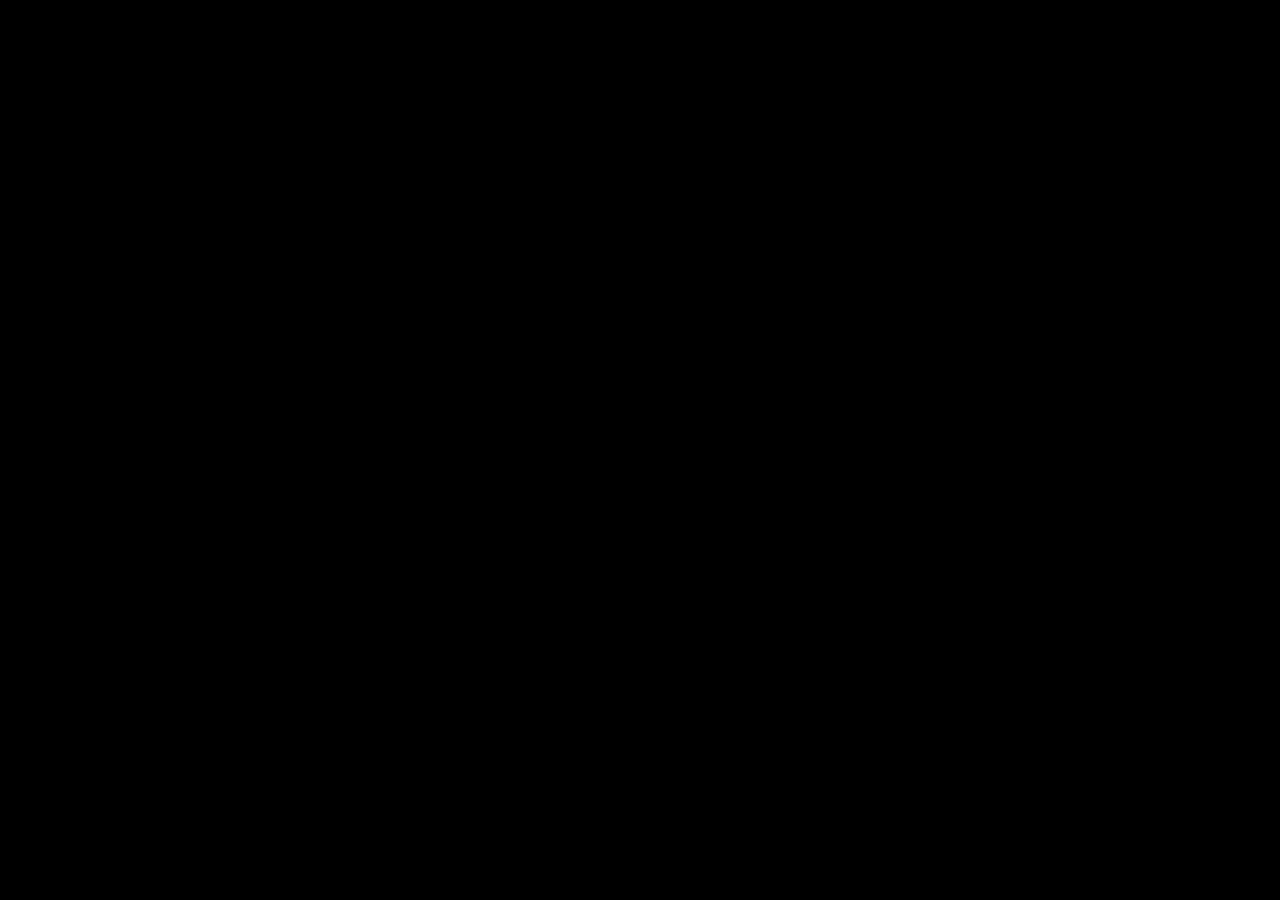
==== index.html @ c6f85a00 "Mask private phone number on site displays and update booking watermark placeholder" ====
<!DOCTYPE html>
<html lang="en">
<head>
  <!-- Google tag (gtag.js) -->
  <script async src="https://www.googletagmanager.com/gtag/js?id=G-Y1L8XB8ZXM"></script>
  <script>
    window.dataLayer = window.dataLayer || [];
    function gtag(){dataLayer.push(arguments);}
    gtag('js', new Date());

    gtag('config', 'G-Y1L8XB8ZXM');
  </script>
  <meta charset="UTF-8">
  <meta name="viewport" content="width=device-width, initial-scale=1.0">
  <title>Best Wedding Photography in Kochi | Creative Photographer &amp; Affordable Packages | DoubleLayer</title>
  <link rel="canonical" href="https://doublelayerphotography.com/">
  <meta name="description" content="DoubleLayer Photography is the top wedding photography company in Kochi offering creative, affordable packages. Specializing in candid wedding photography, pre-wedding shoots, cinematic films, Christian, Hindu &amp; Muslim weddings across Kerala, Ernakulam, Kottayam, Alappuzha, Thrissur, Munnar, Kumarakom, Alleppey, Trivandrum &amp; Calicut.">
  <meta name="keywords" content="best wedding photography in kochi, creative photographer in kochi, affordable packages wedding photography company in kochi, best prewedding shoot company in kochi, wedding photographer kochi, best wedding photographer kochi, wedding photography kochi, kerala wedding photographer, best wedding photographer kerala, luxury wedding photographer kochi, christian wedding photographer kerala, candid wedding photographer kochi, cinematic wedding photography kochi, destination wedding photographer kerala, wedding photography in ernakulam, wedding photographer ernakulam, bridal photography kochi, engagement photography kochi, save the date photography kerala, pre wedding shoot kochi, couple photoshoot kochi, reception photography kerala, hindu wedding photography kerala, muslim wedding photography kerala, le meridien kochi wedding photographer, grand hyatt kochi wedding photography, ramada resort kochi wedding photographer, gokulam convention centre wedding photography, bolgatty palace wedding photographer, lulu convention centre wedding photography">
  <meta name="robots" content="index, follow">

  <!-- Favicon -->
  <link rel="icon" type="image/jpeg" href="images/favicon.jpg">
  <link rel="shortcut icon" type="image/jpeg" href="images/favicon.jpg">
  <link rel="apple-touch-icon" href="images/favicon.jpg">

  <!-- Open Graph / Social Share Cards -->
  <meta property="og:type" content="website">
  <meta property="og:title" content="Best Wedding Photography in Kochi | Creative Photographer &amp; Affordable Packages | DoubleLayer">
  <meta property="og:description" content="Award-winning wedding photography company in Kochi specializing in candid wedding photography, creative pre-wedding shoots, cinematic films, Christian, Hindu &amp; Muslim weddings with affordable packages across Kerala.">
  <meta property="og:image" content="images/logo.png">
  <meta property="og:url" content="https://doublelayerphotography.com">
  <meta property="og:site_name" content="DoubleLayer Photography">

  <!-- Google Fonts: Cormorant Garamond (Serif), Montserrat (Sans-serif), and Syne (Display) -->
  <link rel="preconnect" href="https://fonts.googleapis.com">
  <link rel="preconnect" href="https://fonts.gstatic.com" crossorigin>
  <link href="https://fonts.googleapis.com/css2?family=Cormorant+Garamond:ital,wght@0,300;0,400;0,500;0,600;0,700;1,300;1,400;1,500&family=Montserrat:wght@200;300;400;500;600;700;800&family=Syne:wght@500;600;700;800&display=swap" rel="stylesheet">

  <!-- Lucide Icons Loader -->
  <script src="https://unpkg.com/lucide@latest"></script>

  <!-- Stylesheet -->
  <link rel="stylesheet" href="css/style.css?v=8.0">

  <!-- Schema.org JSON-LD Structured Data for Local Business & Service SEO -->
  <script type="application/ld+json">
  {
    "@context": "https://schema.org",
    "@type": "ProfessionalService",
    "name": "DoubleLayer Photography",
    "image": "https://doublelayerphotography.com/images/logo.png",
    "description": "DoubleLayer Photography is a professional wedding photography company in Kochi specializing in candid wedding photography, creative pre-wedding shoots, cinematic wedding films, engagement shoots, destination weddings, Christian, Hindu & Muslim weddings, bridal portraits, and luxury wedding photography with affordable packages across Kerala, Ernakulam, Kottayam, Alappuzha, Thrissur, Munnar, Kumarakom, Alleppey, Trivandrum, and Calicut.",
    "address": {
      "@type": "PostalAddress",
      "addressLocality": "Kochi",
      "addressRegion": "Kerala",
      "postalCode": "682311",
      "addressCountry": "IN"
    },
    "geo": {
      "@type": "GeoCoordinates",
      "latitude": "9.979774",
      "longitude": "76.473095"
    },
    "telephone": "+919446802570",
    "priceRange": "$$$",
    "url": "https://doublelayerphotography.com",
    "areaServed": [
      "Kochi",
      "Ernakulam",
      "Kottayam",
      "Alappuzha",
      "Thrissur",
      "Munnar",
      "Kumarakom",
      "Alleppey",
      "Trivandrum",
      "Calicut",
      "Kerala",
      "United Kingdom",
      "Dubai",
      "Australia"
    ],
    "keywords": "best wedding photography in kochi, creative photographer in kochi, affordable packages wedding photography company in kochi, best prewedding shoot company in kochi, wedding photographer kochi, candid wedding photographer kochi, christian wedding photographer kerala, cinematic wedding photography kochi",
    "sameAs": [
      "https://wa.me/919446802570",
      "https://www.instagram.com/double_layer_photography/",
      "https://www.facebook.com/people/Double-Layer-photography/100064174984554/"
    ]
  }
  </script>

  <!-- VideoObject Structured Data for GSC Video Indexing -->
  <script type="application/ld+json">
  {
    "@context": "https://schema.org",
    "@type": "VideoObject",
    "name": "Best Wedding Photography & Cinematic Intro Film in Kochi | DoubleLayer",
    "description": "Watch our cinematic wedding film highlighting creative wedding photography, candid pre-wedding shoots, and destination wedding cinematography in Kochi, Kerala.",
    "thumbnailUrl": [
      "https://doublelayerphotography.com/images/intro-camera-frame.jpg"
    ],
    "uploadDate": "2026-06-28T08:00:00+05:30",
    "contentUrl": "https://doublelayerphotography.com/images/intro.mp4",
    "embedUrl": "https://doublelayerphotography.com/images/intro.mp4"
  }
  </script>
</head>
<body>

  <!-- --- MAINTENANCE SCREEN (Toggleable Teaser Page) --- -->
  <div id="maintenance-overlay">
    <div class="maintenance-content">
      <div class="maintenance-logo">
        <img src="images/logo.png" alt="DoubleLayer Photography Logo">
      </div>
      <span class="maintenance-tagline">Cinematic Photography &amp; Film</span>
      <h1 class="maintenance-title">Launching Soon</h1>
      <p class="maintenance-desc">We are currently preparing our new digital gallery and cinematic experience. DoubleLayer is launching soon.</p>
    </div>
  </div>


  <!-- --- INTRO SPLASH VIDEO OVERLAY --- -->
  <div id="intro-video-overlay">

    <video id="intro-video" autoplay muted playsinline>
      <source src="images/intro.mp4" type="video/mp4">
      <source src="https://assets.mixkit.co/videos/preview/mixkit-photographer-taking-photos-of-a-bride-and-groom-34280-large.mp4" type="video/mp4">
      Your browser does not support the video tag.
    </video>
  </div>

  <!-- Background Glowing Orbs -->
  <div class="orb-container">
    <div class="orb orb-gold"></div>
    <div class="orb orb-blue"></div>
    <div class="orb orb-purple"></div>
  </div>

  <!-- Film Grain Overlay -->
  <div class="grain-overlay"></div>

  <!-- Fullscreen Background Image -->
  <div class="hero-bg-image-wrap">
    <div class="hero-slide active" id="hero-slide-1"></div>
    <div class="hero-slide" id="hero-slide-2"></div>
    <div class="hero-slide" id="hero-slide-3"></div>
    <div class="hero-slide" id="hero-slide-4"></div>
    <div class="hero-image-overlay"></div>
  </div>

  <!-- --- LEFT NAVIGATION SIDEBAR --- -->
  <header>
    <div class="nav-container">
      <a href="#" class="logo" id="logo-trigger" title="Replay Intro Film">
        <img src="images/logo.png" alt="DoubleLayer Photography Logo" class="logo-img">
      </a>
      
      <ul class="nav-menu icon-only-nav" id="nav-menu">
        <li><a href="#home" class="nav-link active" title="Home" aria-label="Home"><i data-lucide="home"></i><span>Home</span></a></li>
        <li><a href="#gallery" class="nav-link" title="Gallery" aria-label="Gallery"><i data-lucide="image"></i><span>Gallery</span></a></li>
        <li><a href="#highlights" class="nav-link" title="Highlights" aria-label="Highlights"><i data-lucide="clapperboard"></i><span>Highlights</span></a></li>
        <li><a href="#philosophy" class="nav-link" title="Philosophy" aria-label="Philosophy"><i data-lucide="compass"></i><span>Philosophy</span></a></li>
        <li><a href="#packages" class="nav-link" title="Packages" aria-label="Packages"><i data-lucide="tags"></i><span>Packages</span></a></li>
        <li><a href="#testimonials" class="nav-link" title="Reactions" aria-label="Reactions"><i data-lucide="message-square"></i><span>Reactions</span></a></li>
        <li><a href="#contact" class="nav-link" title="Contact" aria-label="Contact"><i data-lucide="mail"></i><span>Contact</span></a></li>
        <li><a href="#journal" class="nav-link" title="Journal" aria-label="Journal"><i data-lucide="book-open"></i><span>Journal</span></a></li>
        <li><a href="#legal" class="nav-link" title="Terms &amp; Conditions" aria-label="Terms &amp; Conditions"><i data-lucide="file-text"></i><span>Legal</span></a></li>
      </ul>

      <div class="nav-footer">
        <a href="#booking" class="btn-book-cta btn-book-gold-glow">Book Now</a>
      </div>

      <button class="mobile-toggle" id="mobile-toggle" aria-label="Toggle navigation Menu">
        <i data-lucide="menu"></i>
      </button>
    </div>
  </header>

  <!-- --- RIGHT SOCIAL SIDEBAR --- -->
  <div class="social-sidebar">
    <a href="https://wa.me/919446802570" target="_blank" rel="noopener" class="social-nav-item wa-icon" title="WhatsApp">
      <svg xmlns="http://www.w3.org/2000/svg" viewBox="0 0 24 24" fill="none" stroke="currentColor" stroke-width="2" stroke-linecap="round" stroke-linejoin="round" class="lucide lucide-message-circle"><path d="M7.9 20A9 9 0 1 0 4 16.1L2 22Z"/></svg>
    </a>
    <a href="https://www.instagram.com/double_layer_photography/" target="_blank" rel="noopener" class="social-nav-item ig-icon" title="Instagram">
      <svg xmlns="http://www.w3.org/2000/svg" viewBox="0 0 24 24" fill="none" stroke="currentColor" stroke-width="2" stroke-linecap="round" stroke-linejoin="round" class="lucide lucide-instagram"><rect width="20" height="20" x="2" y="2" rx="5" ry="5"/><path d="M16 11.37A4 4 0 1 1 12.63 8 4 4 0 0 1 16 11.37z"/><line x1="17.5" x2="17.51" y1="6.5" y2="6.5"/></svg>
    </a>
    <a href="https://www.facebook.com/people/Double-Layer-photography/100064174984554/" target="_blank" rel="noopener" class="social-nav-item fb-icon" title="Facebook">
      <svg xmlns="http://www.w3.org/2000/svg" viewBox="0 0 24 24" fill="none" stroke="currentColor" stroke-width="2" stroke-linecap="round" stroke-linejoin="round" class="lucide lucide-facebook"><path d="M18 2h-3a5 5 0 0 0-5 5v3H7v4h3v8h4v-8h3l1-4h-4V7a1 1 0 0 1 1-1h3z"/></svg>
    </a>

  </div>

  <!-- --- CENTRAL CONTENT SECTIONS (Flipped in 3D Space) --- -->
  <main class="sections-container">

    <!-- SECTION 1: HOME (Fullscreen Cinematic Background) -->
    <section id="home" class="active">

      <!-- Centerpiece 3D Card Overlay -->
      <div class="hero-center-wrapper">
        <div class="hero-glass-card" id="hero-tilt-card">
          <div class="hero-card-glow"></div>
          <div class="hero-logo-box">
            <img src="images/logo.png" alt="DoubleLayer Photography Logo" class="hero-original-logo">
          </div>
          <span class="tagline">Timeless Cinematic Artistry</span>
          <h1 class="hero-title text-gradient">DoubleLayer Photography</h1>
          <p class="hero-desc">We capture deep emotions and structural compositions. As premium wedding photographers in Kochi, Kerala, we elevate visual storytelling through candid wedding photography, custom cinema color grading, organic light manipulation, and editorial styling.</p>
          
          <div class="hero-actions">
            <button class="btn btn-primary" onclick="window.location.hash='#booking'">Book Your Story</button>
            <button class="btn btn-glass" onclick="window.location.hash='#gallery'">Explore Portfolio</button>
          </div>
          
          <div class="hero-locations-badge">
            <i data-lucide="globe"></i>
            <span>Based in Kochi, Kerala | Available in India, UK, UAE &amp; Australia</span>
          </div>
        </div>
      </div>

    </section>

    <!-- SECTION 2: GALLERY (Filter-free masonry) -->
    <section id="gallery" class="flipped-prev">
      <div class="section-intro">
        <span class="tagline">Bespoke Portfolio</span>
        <h2 class="section-title text-gradient">Fine Art Gallery</h2>
        <p class="section-desc">Explore our editorial portfolio containing candid wedding photography in Kerala, luxury destination wedding cinema highlights, fine art weddings, high-fashion campaigns, and intimate portrait photography.</p>
      </div>

      <!-- Masonry Grid -->
      <div class="masonry-gallery-grid" id="masonry-grid">
        
        <!-- Gallery Card 1: Susmi & Petter -->
        <div class="glass-card gallery-item" data-id="susmi-petter">
          <div class="gallery-img-container">
            <img src="images/Susmi%20%26%20Petter/ASK00126.jpg" alt="Susmi & Petter Gallery Cover" class="gallery-image" loading="lazy">
          </div>
          <div class="gallery-item-overlay">
            <div class="gallery-text">
              <span class="gallery-item-tag">Wedding / Ceremony</span>
              <h3>Susmi & Petter</h3>
            </div>
            <button class="gallery-btn-action" aria-label="Open Session"><i data-lucide="folder-open"></i></button>
          </div>
        </div>


        <!-- Gallery Card 3: Tony -->
        <div class="glass-card gallery-item" data-id="tony">
          <div class="gallery-img-container">
            <img src="images/Tony/DLP_1000.jpg" alt="Tony Gallery Cover" class="gallery-image" loading="lazy">
          </div>
          <div class="gallery-item-overlay">
            <div class="gallery-text">
              <span class="gallery-item-tag">Portrait / Studio</span>
              <h3>Tony</h3>
            </div>
            <button class="gallery-btn-action" aria-label="Open Session"><i data-lucide="folder-open"></i></button>
          </div>
        </div>

        <!-- Gallery Card 4: Feba -->
        <div class="glass-card gallery-item" data-id="feba">
          <div class="gallery-img-container">
            <img src="images/Feba/IMG_2686.JPG" alt="Feba Gallery Cover" class="gallery-image" loading="lazy">
          </div>
          <div class="gallery-item-overlay">
            <div class="gallery-text">
              <span class="gallery-item-tag">Portrait / Studio</span>
              <h3>Feba</h3>
            </div>
            <button class="gallery-btn-action" aria-label="Open Session"><i data-lucide="folder-open"></i></button>
          </div>
        </div>

        <!-- Gallery Card 5: Dr. Eldhose & Dr. Anju -->
        <div class="glass-card gallery-item" data-id="dr-eldhose-anju">
          <div class="gallery-img-container">
            <img src="images/Dr.%20Eldhode%20And%20Dr.%20Anju/01.jpeg" alt="Dr. Eldhose & Dr. Anju Gallery Cover" class="gallery-image" loading="lazy">
          </div>
          <div class="gallery-item-overlay">
            <div class="gallery-text">
              <span class="gallery-item-tag">Wedding / Ceremony</span>
              <h3>Dr. Eldhose & Dr. Anju</h3>
            </div>
            <button class="gallery-btn-action" aria-label="Open Session"><i data-lucide="folder-open"></i></button>
          </div>
        </div>

        <!-- Gallery Card 6: Christening Ceremony -->
        <div class="glass-card gallery-item" data-id="christening">
          <div class="gallery-img-container">
            <img src="images/BAPTISM/IMG_0518.JPG" alt="Christening Ceremony Gallery Cover" class="gallery-image" loading="lazy">
          </div>
          <div class="gallery-item-overlay">
            <div class="gallery-text">
              <span class="gallery-item-tag">Christening / Ceremony</span>
              <h3>Christening Ceremony</h3>
            </div>
            <button class="gallery-btn-action" aria-label="Open Session"><i data-lucide="folder-open"></i></button>
          </div>
        </div>

        <!-- Gallery Card 7: Baby Shoot -->
        <div class="glass-card gallery-item" data-id="baby-shoot">
          <div class="gallery-img-container">
            <img src="images/Baby%20Shoot/DLP_0277.jpg" alt="Baby Shoot Gallery Cover" class="gallery-image" loading="lazy">
          </div>
          <div class="gallery-item-overlay">
            <div class="gallery-text">
              <span class="gallery-item-tag">Baby / Portrait</span>
              <h3>Baby Shoot</h3>
            </div>
            <button class="gallery-btn-action" aria-label="Open Session"><i data-lucide="folder-open"></i></button>
          </div>
        </div>

        <!-- Gallery Card 8: Maternity -->
        <div class="glass-card gallery-item" data-id="maternity">
          <div class="gallery-img-container">
            <img src="images/Maternity/IMG_0176.JPG" alt="Maternity Gallery Cover" class="gallery-image" loading="lazy">
          </div>
          <div class="gallery-item-overlay">
            <div class="gallery-text">
              <span class="gallery-item-tag">Maternity / Fine Art</span>
              <h3>Maternity</h3>
            </div>
            <button class="gallery-btn-action" aria-label="Open Session"><i data-lucide="folder-open"></i></button>
          </div>
        </div>
      </div>
    </section>

    <!-- SECTION 4: CINEMATIC HIGHLIGHTS -->
    <section id="highlights" class="flipped-prev">
      <div class="section-intro">
        <span class="tagline">Motion Picture</span>
        <h2 class="section-title text-gradient">Cinematic Highlights</h2>
        <p class="section-desc">Witness a curated list of our cinematic visual films, wedding teasers, and event coverage records. From destination pre-wedding shoots to traditional wedding highlights in Kerala, we capture raw emotions in high definition.</p>
      </div>

      <div class="films-grid">
        
        <!-- Film 1 -->
        <a href="https://www.youtube.com/watch?v=UlSdBZym22M" target="_blank" rel="noopener" class="glass-card film-card">
          <div class="film-thumb-wrap">
            <img src="https://img.youtube.com/vi/UlSdBZym22M/maxresdefault.jpg" alt="London Love Story Teaser" class="film-thumbnail">
          </div>
          <div class="film-card-overlay">
            <div class="play-icon-bubble"><i data-lucide="play"></i></div>
            <div class="film-metadata">
              <span class="film-category">Pre-Wedding / London</span>
              <h3>London Love Story</h3>
            </div>
          </div>
        </a>

        <!-- Film 2 -->
        <a href="https://www.youtube.com/watch?v=KC6_in8ACYg" target="_blank" rel="noopener" class="glass-card film-card">
          <div class="film-thumb-wrap">
            <img src="https://img.youtube.com/vi/KC6_in8ACYg/maxresdefault.jpg" alt="Joanna Liz Christening Film" class="film-thumbnail">
          </div>
          <div class="film-card-overlay">
            <div class="play-icon-bubble"><i data-lucide="play"></i></div>
            <div class="film-metadata">
              <span class="film-category">Christening Film / Kerala</span>
              <h3>Joanna Liz George Christening</h3>
            </div>
          </div>
        </a>

        <!-- Film 3 -->
        <a href="https://www.youtube.com/watch?v=8pIZNcOSHCM" target="_blank" rel="noopener" class="glass-card film-card">
          <div class="film-thumb-wrap">
            <img src="https://img.youtube.com/vi/8pIZNcOSHCM/maxresdefault.jpg" alt="Jijo & Rose Pre Wedding" class="film-thumbnail">
          </div>
          <div class="film-card-overlay">
            <div class="play-icon-bubble"><i data-lucide="play"></i></div>
            <div class="film-metadata">
              <span class="film-category">Pre-Wedding / UK</span>
              <h3>Jijo & Rose: Forever Yours</h3>
            </div>
          </div>
        </a>

        <!-- Film 4 -->
        <a href="https://www.youtube.com/watch?v=23uPnctmx9A" target="_blank" rel="noopener" class="glass-card film-card">
          <div class="film-thumb-wrap">
            <img src="https://img.youtube.com/vi/23uPnctmx9A/maxresdefault.jpg" alt="Haldi Night Cinematic" class="film-thumbnail">
          </div>
          <div class="film-card-overlay">
            <div class="play-icon-bubble"><i data-lucide="play"></i></div>
            <div class="film-metadata">
              <span class="film-category">Ceremony / Haldi Night</span>
              <h3>Haldi Night Celebration</h3>
            </div>
          </div>
        </a>

      </div>
    </section>

    <!-- SECTION 3: PHILOSOPHY (Split Layout) -->
    <section id="philosophy" class="flipped-prev">
      <div class="philosophy-container">
        
        <!-- Left Side: Text, Stats, and Quote -->
        <div class="philosophy-left">
          <span class="tagline">Our Philosophy</span>
          <h2 class="section-title text-gradient">Why DoubleLayer</h2>
          <p class="philosophy-main-desc">
            We don't just take photographs, we craft <span class="highlight-gold">cinematic stories</span> that feel timeless. As a premier wedding photography and destination cinematography team in Kochi, Kerala, we blend fashion editorial aesthetics with candid storytelling to preserve your wedding highlights forever.
          </p>
          
          <!-- Stats Grid -->
          <div class="philosophy-stats-grid">
            <div class="stat-box">
              <div class="stat-icon-wrapper">
                <i data-lucide="camera"></i>
              </div>
              <div class="stat-number" id="stat-works" data-target="800">0+</div>
              <div class="stat-label">Works Captured</div>
            </div>
            
            <div class="stat-box">
              <div class="stat-icon-wrapper">
                <i data-lucide="gem"></i>
              </div>
              <div class="stat-number" id="stat-experience" data-target="2922">0+</div>
              <div class="stat-label">Days of Experience</div>
            </div>
            
            <div class="stat-box">
              <div class="stat-icon-wrapper">
                <i data-lucide="heart"></i>
              </div>
              <div class="stat-number" id="stat-satisfaction" data-target="100">0%</div>
              <div class="stat-label">Client Satisfaction</div>
            </div>
          </div>
          
          <!-- Quote Card -->
          <div class="philosophy-quote-card">
            <div class="quote-icon"><i data-lucide="quote"></i></div>
            <p class="quote-text">
              Photography is the story I fail to put into words. Every frame is a feeling, every timestamp a memory.
            </p>
            <span class="quote-author">— Team Doublelayer</span>
          </div>
        </div>
        
        <!-- Right Side: Glass Card Features -->
        <div class="philosophy-right">
          <div class="glass-card philosophy-card">
            <div class="card-glow-element"></div>
            
            <div class="philo-card-header">
              <div class="philo-badge-icon">
                <svg viewBox="0 0 100 100" class="badge-star-svg">
                  <!-- Orbit ring -->
                  <circle cx="50" cy="50" r="38" fill="none" stroke="rgba(255,255,255,0.15)" stroke-width="1.5" />
                  <circle cx="23" cy="23" r="3" fill="#fff" />
                  <!-- 4 Point Sparkle star -->
                  <path d="M50,15 C50,40 40,50 15,50 C40,50 50,60 50,85 C50,60 60,50 85,50 C60,50 50,40 50,15 Z" fill="url(#goldGrad)" />
                  <defs>
                    <linearGradient id="goldGrad" x1="0%" y1="0%" x2="100%" y2="100%">
                      <stop offset="0%" stop-color="#fff" />
                      <stop offset="30%" stop-color="var(--color-gold)" />
                      <stop offset="100%" stop-color="#b8860b" />
                    </linearGradient>
                  </defs>
                </svg>
              </div>
              <h3>Unparalleled Elegance</h3>
              <p class="philo-card-subtitle">Where editorial artistry meets advanced technology to deliver timeless memories.</p>
            </div>
            
            <ul class="philo-features-list">
              <li>
                <div class="feature-icon"><i data-lucide="gem"></i></div>
                <div class="feature-info">
                  <h4>Editorial Quality</h4>
                  <p>Magazine-worthy compositions crafted with perfection.</p>
                </div>
              </li>
              <li>
                <div class="feature-icon"><i data-lucide="clapperboard"></i></div>
                <div class="feature-info">
                  <h4>Cinematic Storytelling</h4>
                  <p>Real moments. Real emotions. Real stories.</p>
                </div>
              </li>
              <li>
                <div class="feature-icon"><i data-lucide="cpu"></i></div>
                <div class="feature-info">
                  <h4>AI Assisted Workflow</h4>
                  <p>Smart curation & precision editing with advanced technology.</p>
                </div>
              </li>
              <li>
                <div class="feature-icon"><i data-lucide="infinity"></i></div>
                <div class="feature-info">
                  <h4>Timeless Memories</h4>
                  <p>Crafted to be cherished forever.</p>
                </div>
              </li>
            </ul>
            
            <!-- Let's Create CTA footer link -->
            <a href="#packages" class="philo-cta-footer" id="philo-cta-packages">
              <span>Let's Create Something Timeless</span>
              <div class="cta-arrow-bubble">
                <i data-lucide="arrow-right"></i>
              </div>
            </a>
          </div>
        </div>
        
      </div>
    </section>

    <!-- SECTION 5: PACKAGES (Wedding grid / Non-wedding unified card customizer) -->
    <section id="packages" class="flipped-prev">
      <div class="section-intro">
        <span class="tagline">Tailored Pricing</span>
        <h2 class="section-title text-gradient">Visual Packages</h2>
        <p class="section-desc">Select a baseline tier or craft your customized plan. We specialize in producing luxury captures with tailored wedding photography packages and pricing in Kerala at highly accessible, competitive rates, covering destination wedding shoots, engagement sessions, and local ceremonies.</p>
      </div>

      <!-- Event Selector Tabs -->
      <div class="package-tabs-wrapper">
        <div class="package-tabs">
          <button type="button" class="pack-tab-btn active" data-event="wedding">Wedding Shoot</button>
          <button type="button" class="pack-tab-btn" data-event="christening">Christening</button>
          <button type="button" class="pack-tab-btn" data-event="fixation">Fixation Ceremony</button>
          <button type="button" class="pack-tab-btn" data-event="bridetobe">Bride to be</button>
          <button type="button" class="pack-tab-btn pack-tab-other" data-event="other">Other</button>
        </div>
      </div>

      <!-- pricing templates container -->
      <div class="pricing-templates-wrapper">
        
        <!-- Wedding packages (Silver, Gold, Platinum cards) -->
        <div class="packages-container" id="packages-cards-grid">
          
          <!-- Silver Tier -->
          <div class="glass-card package-card-v2" id="tier-silver" data-number="01">
            <div class="package-accent-bar silver"></div>
            <div class="pack-head">
              <h3 class="pack-price pack-price-silver">Silver</h3>
              <p class="pack-info pack-customizable">(This package is customizable)</p>
            </div>
            <ul class="pack-details">
              <li><i data-lucide="camera"></i> <div><strong>Eve &amp; Day Crew</strong><span class="pack-detail-bracket">(1 Photographer + 1 Cinematographer)</span></div></li>
              <li><i data-lucide="book-open"></i> <div><strong>Album</strong><span class="pack-detail-bracket">(80 Pages Printed Album)</span></div></li>
              <li><i data-lucide="video"></i> <div><strong>Teaser</strong><span class="pack-detail-bracket">(Wedding Highlight 2-3 mins)</span></div></li>
            </ul>
            <div class="pack-footer">
              <button class="btn btn-glass" onclick="selectPackageAndGo('silver')">Choose Silver</button>
            </div>
          </div>

          <!-- Gold Tier -->
          <div class="glass-card package-card-v2 featured-pack" id="tier-gold" data-number="02">
            <div class="package-accent-bar gold"></div>
            <span class="popular-tag">Most Requested</span>
            <div class="pack-head">
              <h3 class="pack-price pack-price-gold">Gold</h3>
              <p class="pack-info pack-customizable">(This package is customizable)</p>
            </div>
            <ul class="pack-details">
              <li><i data-lucide="camera"></i> <div><strong>Eve &amp; Day Crew</strong><span class="pack-detail-bracket">(1 Photographer + 1 Cinematographer)</span></div></li>
              <li><i data-lucide="users"></i> <div><strong>Engagement &amp; Pre-Wedding</strong><span class="pack-detail-bracket">(1 Photographer + 1 Cinematographer + Pre-Wed Photo)</span></div></li>
              <li><i data-lucide="book-open"></i> <div><strong>Album</strong><span class="pack-detail-bracket">(120 Pages Luster Printed Album with Premium Box or Bag)</span></div></li>
              <li><i data-lucide="film"></i> <div><strong>Film &amp; Highlights</strong><span class="pack-detail-bracket">(Full HD Film + Engagement &amp; Wedding Highlights)</span></div></li>
            </ul>
            <div class="pack-footer">
              <button class="btn btn-primary" onclick="selectPackageAndGo('gold')">Choose Gold</button>
            </div>
          </div>

          <!-- Diamond Tier -->
          <div class="glass-card package-card-v2" id="tier-diamond" data-number="03">
            <div class="package-accent-bar diamond"></div>
            <div class="pack-head">
              <h3 class="pack-price pack-price-diamond">Diamond</h3>
              <p class="pack-info pack-customizable">(This package is customizable)</p>
            </div>
            <ul class="pack-details">
              <li><i data-lucide="camera"></i> <div><strong>Day Crew</strong><span class="pack-detail-bracket">(2 Photographers + 2 Cinematographers + Helicam)</span></div></li>
              <li><i data-lucide="users"></i> <div><strong>Eve &amp; Engagement</strong><span class="pack-detail-bracket">(Split Eve Groom/Bride &amp; 4-Crew Engagement)</span></div></li>
              <li><i data-lucide="book-open"></i> <div><strong>Album</strong><span class="pack-detail-bracket">(140 Pages Luster Printed Album with Premium Box or Bag)</span></div></li>
              <li><i data-lucide="film"></i> <div><strong>Film &amp; Highlights</strong><span class="pack-detail-bracket">(Full HD Film + Engagement &amp; Wedding Highlights)</span></div></li>
            </ul>
            <div class="pack-footer">
              <button class="btn btn-glass" onclick="selectPackageAndGo('diamond')">Choose Diamond</button>
            </div>
          </div>

        </div>

        <!-- Unified customizer card (visible for non-wedding categories like Christening, Fixation) -->
        <div class="glass-card unified-package-card" id="unified-package-card" style="display: none;">
          <div class="unified-card-grid">
            
            <!-- Left: Standard Details (Golden package equivalent details) -->
            <div class="unified-card-left">
              <span class="pack-tier" id="unified-package-name">Standard Event Package</span>
              <h3 class="pack-price">Standard Package</h3>
              <p class="pack-info pack-customizable">(This package is customizable)</p>
              <ul class="pack-details">
                <li id="unified-detail-coverage"><i data-lucide="camera"></i> <div><strong>Coverage</strong><span class="pack-detail-bracket">(1 Function Photographer + 1 Function Cinematographer)</span></div></li>
                <li id="unified-detail-album"><i data-lucide="book-open"></i> <div><strong>Album</strong><span class="pack-detail-bracket">(50 Pages Printed Album with Premium Box or Bag)</span></div></li>
                <li id="unified-detail-film"><i data-lucide="film"></i> <div><strong>Film</strong><span class="pack-detail-bracket">(Full HD Film + Event Highlights 2-3 Min)</span></div></li>
              </ul>
            </div>
            
            <!-- Right: Customizer Add-on Checkboxes -->
            <div class="unified-card-right">
              <h4>Add Extra Services</h4>
              <p class="addon-subtitle">Enhance your package by selecting premium options below:</p>
              
              <div class="unified-addons-list">
                <label class="unified-addon-item" id="unified-addon-card-drone">
                  <input type="checkbox" id="unified-addon-drone" onchange="toggleUnifiedAddon('drone')">
                  <div class="addon-text">
                    <span class="addon-name"><i data-lucide="plane"></i> Aerial Drone Cinema</span>
                    <span class="addon-desc">4K aerial cinematic coverage</span>
                  </div>
                </label>

                <label class="unified-addon-item" id="unified-addon-card-livestream">
                  <input type="checkbox" id="unified-addon-livestream" onchange="toggleUnifiedAddon('livestream')">
                  <div class="addon-text">
                    <span class="addon-name"><i data-lucide="tv"></i> Live Broadcast Feed</span>
                    <span class="addon-desc">Real-time stream for remote guests</span>
                  </div>
                </label>

                <label class="unified-addon-item" id="unified-addon-card-ai">
                  <input type="checkbox" id="unified-addon-ai" onchange="toggleUnifiedAddon('ai')">
                  <div class="addon-text">
                    <span class="addon-name"><i data-lucide="qr-code"></i> AI Photo Sharing &amp; QR</span>
                    <span class="addon-desc">Instant face-detection guest downloads</span>
                  </div>
                </label>

                <label class="unified-addon-item" id="unified-addon-card-prewed">
                  <input type="checkbox" id="unified-addon-prewed" onchange="toggleUnifiedAddon('prewed')">
                  <div class="addon-text">
                    <span class="addon-name"><i data-lucide="clapperboard"></i> Pre-Wedding Session</span>
                    <span class="addon-desc">Creative video shoot before the ceremony</span>
                  </div>
                </label>

                <label class="unified-addon-item" id="unified-addon-card-extra-album">
                  <input type="checkbox" id="unified-addon-extra-album" onchange="toggleUnifiedAddon('extraAlbum')">
                  <div class="addon-text">
                    <span class="addon-name"><i data-lucide="book-open"></i> Extra Printed Album</span>
                    <span class="addon-desc">Additional designed hardbound book</span>
                  </div>
                </label>

              </div>
            </div>

          </div>
          
          <!-- Card Footer -->
          <div class="unified-card-footer" style="display: flex; gap: 15px; justify-content: center; flex-wrap: wrap;">
            <button type="button" class="btn btn-glass" id="unified-customize-btn" onclick="openCustomizerForUnified()">Customize Package</button>
            <button class="btn btn-primary unified-finalize-btn" onclick="finalizeUnifiedBooking()">Finalize Booking Details &amp; Book Now</button>
          </div>
        </div>

      </div>

      <!-- Custom Calculator Banner (Visible for Wedding Shoot) -->
      <div class="glass-card calculator-banner" id="wedding-calculator-banner">
        <div class="banner-body">
          <div class="banner-icon-box"><i data-lucide="sliders"></i></div>
          <div class="banner-text">
            <h3>Bespoke Package Designer</h3>
            <p>Customize your visual crew, print album quantity, and select premium add-ons like drone cinema or live broadcast to design a service package that fits your exact budget.</p>
          </div>
        </div>
        <button class="btn btn-primary" id="open-customizer-btn">Customize Package</button>
      </div>

    </section>

    <!-- SECTION 6: TESTIMONIALS (Reactions) -->
    <section id="testimonials" class="flipped-prev">
      <div class="section-intro">
        <span class="tagline">Testimonials</span>
        <h2 class="section-title text-gradient">Client Reactions</h2>
        <p class="section-desc">Nothing is more rewarding than reading the raw reviews, client stories, and authentic testimonials of couples who chose us as their candid wedding photographer in Kochi, Kerala.</p>
      </div>

      <div class="testimonials-grid" id="testimonials-grid">
        
        <div class="glass-card testimonial-card">
          <div class="testi-stars">
            <i data-lucide="star" class="star-fill"></i><i data-lucide="star" class="star-fill"></i><i data-lucide="star" class="star-fill"></i><i data-lucide="star" class="star-fill"></i><i data-lucide="star-half" class="star-fill"></i>
          </div>
          <p class="testi-quote">"We fell in love with DoubleLayer's visual styling from day one. Their wedding candid photographers made us feel extremely natural, and the color grading on our cinematic film is simply cinema-grade. Worth every single rupee!"</p>
          <div class="testi-author">
            <div class="testi-avatar"><i data-lucide="user"></i></div>
            <div class="testi-info">
              <h4>Aina Gamos</h4>
              <span>Bride</span>
            </div>
          </div>
        </div>

        <div class="glass-card testimonial-card">
          <div class="testi-stars">
            <i data-lucide="star" class="star-fill"></i><i data-lucide="star" class="star-fill"></i><i data-lucide="star" class="star-fill"></i><i data-lucide="star" class="star-fill"></i><i data-lucide="star" class="star-fill"></i>
          </div>
          <p class="testi-quote">"Brilliant crew to collaborate with for massive milestones. They just nail modern photo/videography trends, adding a classic film touch. They beautifully shot our engagements to final weddings, delivering exceptional prints."</p>
          <div class="testi-author">
            <div class="testi-avatar"><i data-lucide="user"></i></div>
            <div class="testi-info">
              <h4>Deeshna Chandanattil</h4>
              <span>Bride</span>
            </div>
          </div>
        </div>

        <div class="glass-card testimonial-card">
          <div class="testi-stars">
            <i data-lucide="star" class="star-fill"></i><i data-lucide="star" class="star-fill"></i><i data-lucide="star" class="star-fill"></i><i data-lucide="star" class="star-fill"></i><i data-lucide="star" class="star-fill"></i>
          </div>
          <p class="testi-quote">"Their portrait sessions are extremely professional. They spend time setting up the perfect lighting nodes, helping with poses, and directing edits. The final high-resolution digital albums are breathtakingly sharp."</p>
          <div class="testi-author">
            <div class="testi-avatar"><i data-lucide="user"></i></div>
            <div class="testi-info">
              <h4>Malavika Mohan</h4>
              <span>Editorial Client</span>
            </div>
          </div>
        </div>

        <!-- Interactive Leave a Reaction Card -->
        <div class="glass-card testimonial-card reaction-form-card" id="inline-reaction-card">
          <div class="reaction-card-header">
            <h3 class="text-gradient">Add Your Reaction</h3>
            <p class="card-subtitle">Share your experience with our crew</p>
          </div>
          <form id="inline-reaction-form" class="inline-reaction-form">
            <div class="form-row-grid">
              <div class="form-item-sm">
                <label for="inline-reaction-name">Your Name *</label>
                <input type="text" id="inline-reaction-name" required placeholder="Siddharth Roy" class="input-field-sm">
              </div>
              <div class="form-item-sm">
                <label for="inline-reaction-role">Relation / Role *</label>
                <input type="text" id="inline-reaction-role" required placeholder="Groom / Bride / Client" class="input-field-sm">
              </div>
            </div>
            
            <div class="form-item-sm rating-item-sm">
              <label>Your Rating *</label>
              <div class="rating-input-stars-sm" id="inline-rating-stars" style="display: flex; gap: 6px; font-size: 20px; color: var(--text-muted); cursor: pointer; margin-top: 5px;">
                <i data-lucide="star" data-rating="1" class="inline-rating-star active"></i>
                <i data-lucide="star" data-rating="2" class="inline-rating-star active"></i>
                <i data-lucide="star" data-rating="3" class="inline-rating-star active"></i>
                <i data-lucide="star" data-rating="4" class="inline-rating-star active"></i>
                <i data-lucide="star" data-rating="5" class="inline-rating-star active"></i>
              </div>
              <input type="hidden" id="inline-selected-rating" value="5" required>
            </div>
            
            <div class="form-item-sm">
              <label for="inline-reaction-text">Your Review Quote *</label>
              <textarea id="inline-reaction-text" rows="3" required placeholder="Describe your experience with the DoubleLayer crew..." class="input-field-sm textarea-field-sm"></textarea>
            </div>
            
            <button type="submit" class="btn btn-primary btn-submit-reaction-sm" style="width: 100%; margin-top: 10px;">Submit Reaction</button>
          </form>
        </div>

      </div>

      <div style="text-align: center; margin-top: 40px;">
        <button class="btn btn-glass" id="open-reaction-btn" style="border-color: var(--glass-border); padding: 12px 24px; border-radius: 50px;">
          <i data-lucide="plus-circle" style="width: 14px; height: 14px; margin-right: 4px; vertical-align: middle;"></i>
          Share Your Experience
        </button>
      </div>
    </section>

    <!-- SECTION 7: BOOKING (Calendar & Form, routed internally via CTAs) -->
    <section id="booking" class="flipped-prev">
      <div class="section-intro">
        <span class="tagline">Reservation</span>
        <h2 class="section-title text-gradient">Book Your Story</h2>
        <p class="section-desc">We accept a selective number of photography commissions each season to ensure absolute refinement in editing, grading, and curation. Check our wedding photographer booking availability below for events in Kochi, Kerala, and international destinations.</p>
      </div>

      <div class="booking-split-container">
        
        <!-- Left: Booking Form and Interactive Calendar -->
        <div class="glass-card booking-card-panel">
          <form id="booking-form" class="booking-form-grid">
            
            <div class="form-group-row">
              <div class="form-item">
                <label for="booking-name">Full Name *</label>
                <input type="text" id="booking-name" required placeholder="Aarav Sharma" class="input-field">
              </div>
              <div class="form-item">
                <label for="booking-phone">Mobile Number *</label>
                <input type="tel" id="booking-phone" required placeholder="+91 94468 XXXXX" class="input-field">
              </div>
            </div>

            <div class="form-group-row">
              <div class="form-item">
                <label for="booking-email">Email Address *</label>
                <input type="email" id="booking-email" required placeholder="aarav@gmail.com" class="input-field">
              </div>
              <div class="form-item">
                <label for="booking-location">Venue Location</label>
                <input type="text" id="booking-location" placeholder="Kochi, Kerala (optional)" class="input-field">
              </div>
            </div>

            <div class="form-group-row">
              <div class="form-item">
                <label for="booking-event">Event Category *</label>
                <select id="booking-event" required class="input-field select-field">
                  <option value="" disabled selected>Select Event Type</option>
                  <option value="wedding">Wedding Shoot</option>
                  <option value="christening">Christening</option>
                  <option value="fixation">Fixation Ceremony</option>
                  <option value="bridetobe">Bride to be</option>
                  <option value="other">Other Event</option>
                </select>
              </div>
              <div class="form-item">
                <label for="booking-service">Service Tier *</label>
                <select id="booking-service" required class="input-field select-field">
                  <option value="" disabled selected>Select a Service Tier</option>
                  <option value="silver">Silver Package (Essential)</option>
                  <option value="gold">Gold Package (Recommended)</option>
                  <option value="diamond">Diamond Package (Luxury Cinematic)</option>
                  <option value="custom">Custom Configuration</option>
                </select>
              </div>
            </div>

            <div class="form-group-row">
              <div class="form-item">
                <label for="booking-budget">Estimate Budget *</label>
                <select id="booking-budget" required class="input-field select-field">
                  <option value="" disabled selected>Estimate your budget please</option>
                  <option value="50k-100k">50k to 100k</option>
                  <option value="100k-180k">100k to 180k</option>
                  <option value="180k-250k">180k to 250k</option>
                  <option value="250k-400k">250k to 400k</option>
                  <option value="400k-plus">400k+</option>
                </select>
              </div>
            </div>

            <!-- Calendar Selection Grid -->
            <div class="form-item calendar-form-item">
              <label>Select Event Date *</label>
              <div class="calendar-panel" id="calendar-wrapper">
                <div class="cal-header">
                  <button type="button" class="cal-nav-btn" id="cal-prev"><i data-lucide="chevron-left"></i></button>
                  <span class="cal-month-year" id="cal-month-year">June 2026</span>
                  <button type="button" class="cal-nav-btn" id="cal-next"><i data-lucide="chevron-right"></i></button>
                </div>
                <div class="cal-weekdays">
                  <span>Sun</span><span>Mon</span><span>Tue</span><span>Wed</span><span>Thu</span><span>Fri</span><span>Sat</span>
                </div>
                <div class="cal-days-grid" id="cal-days-grid">
                  <!-- Injected dynamically by main.js -->
                </div>
              </div>
              <input type="hidden" id="selected-booking-date" required>
            </div>

            <div class="form-item">
              <label for="booking-brief">Creative Brief / Special Requests</label>
              <textarea id="booking-brief" rows="3" placeholder="Tell us about your visual vision, estimated timelines, or destination location notes..." class="input-field textarea-field"></textarea>
            </div>

            <button type="submit" class="btn btn-primary btn-submit-booking">Submit Reservation Request</button>

          </form>
        </div>

        <!-- Right: Real-time Package Curation Summary & Contact Details -->
        <div class="booking-details-panel">
          
          <!-- Package Summary Card -->
          <div class="glass-card package-summary-card">
            <h4>Curation Configuration</h4>
            <div class="summary-divider"></div>
            
            <div class="summary-body" id="summary-container-placeholder">
              <p class="summary-placeholder">Please select your package from <a href="#packages" id="placeholder-packages-link" class="gold-text-link">Visual Packages</a></p>
            </div>

            <div class="summary-body" id="summary-container-details" style="display: none;">
              <div class="summary-detail-row">
                <span class="lbl">Curation Tier:</span>
                <span class="val text-gradient" id="sum-tier-name">Gold Package</span>
              </div>
              <div class="summary-detail-row">
                <span class="lbl">Visual Crew:</span>
                <ul class="val-list" id="sum-crew-list"></ul>
              </div>
              <div class="summary-detail-row">
                <span class="lbl">Deliverables:</span>
                <ul class="val-list" id="sum-deliv-list"></ul>
              </div>
              <div class="summary-detail-row" id="sum-addons-row">
                <span class="lbl">Add-ons:</span>
                <ul class="val-list" id="sum-addons-list"></ul>
              </div>
            </div>
          </div>

          <!-- Quick Contact details -->
          <div class="quick-contact-grid">
            <div class="contact-card-v2">
              <div class="card-icon"><i data-lucide="mail"></i></div>
              <div class="card-text">
                <h5>Email Curation Desk</h5>
                <a href="mailto:doublelayerphotography@gmail.com">doublelayerphotography@gmail.com</a>
              </div>
            </div>
            <div class="contact-card-v2">
              <div class="card-icon"><i data-lucide="phone"></i></div>
              <div class="card-text">
                 <h5>Hotline Call Office</h5>
                 <a href="tel:+919446802570">+91 94468 XXXXX</a>
              </div>
            </div>
          </div>

        </div>

      </div>
    </section>

    <!-- SECTION 8: CONTACT (Simple Coordinates & Message Form) -->
    <section id="contact" class="flipped-prev">
      <div class="section-intro">
        <span class="tagline">Get In Touch</span>
        <h2 class="section-title text-gradient">Let's Connect</h2>
        <p class="section-desc">Have questions about our photoshoot workflows, destination wedding cinematography packages, or need a customized quote? Write us a message or contact our Kochi wedding photography studio coordination desk.</p>
      </div>

      <div class="contact-split-container">
        
        <!-- Left Column: Coordinates & Social Info -->
        <div class="contact-coordinates">
          <div class="coordinate-item">
            <div class="coordinate-icon"><i data-lucide="mail"></i></div>
            <div class="coordinate-text">
              <h5>Direct Inquiries</h5>
              <a href="mailto:doublelayerphotography@gmail.com">doublelayerphotography@gmail.com</a>
            </div>
          </div>

          <div class="coordinate-item">
            <div class="coordinate-icon"><i data-lucide="phone"></i></div>
            <div class="coordinate-text">
               <h5>Call Office / Coordinator</h5>
               <a href="tel:+919446802570">+91 94468 XXXXX</a>
            </div>
          </div>

          <div class="coordinate-item">
            <div class="coordinate-icon"><i data-lucide="map-pin"></i></div>
            <div class="coordinate-text">
              <h5>Global Operations Office</h5>
              <p>Kolenchery, Kochi, Kerala, India. Available for assignments across Kerala, all India, UK, UAE, and Australia.</p>
            </div>
          </div>

          <div class="coordinate-item">
            <div class="coordinate-icon"><i data-lucide="clock"></i></div>
            <div class="coordinate-text">
              <h5>Studio Curation Hours</h5>
              <p>Monday - Saturday: 10:00 AM - 7:00 PM IST</p>
            </div>
          </div>

          <!-- Social Channels Grid -->
          <div class="social-channels-block">
            <h5>Social Ecosystem</h5>
            <div class="social-channels-grid">
              <a href="https://wa.me/919446802570" target="_blank" rel="noopener" class="social-channel-item wa" title="WhatsApp Chat">
                <div class="channel-icon-wrapper">
                  <svg xmlns="http://www.w3.org/2000/svg" viewBox="0 0 24 24" fill="none" stroke="currentColor" stroke-width="2" stroke-linecap="round" stroke-linejoin="round" class="lucide lucide-message-circle"><path d="M7.9 20A9 9 0 1 0 4 16.1L2 22Z"/></svg>
                </div>
                <div class="channel-info">
                  <span class="channel-name">WhatsApp</span>
                  <span class="channel-link">+91 94468 XXXXX</span>
                </div>
              </a>
              <a href="https://www.instagram.com/double_layer_photography/" target="_blank" rel="noopener" class="social-channel-item ig" title="Follow on Instagram">
                <div class="channel-icon-wrapper">
                  <svg xmlns="http://www.w3.org/2000/svg" viewBox="0 0 24 24" fill="none" stroke="currentColor" stroke-width="2" stroke-linecap="round" stroke-linejoin="round" class="lucide lucide-instagram"><rect width="20" height="20" x="2" y="2" rx="5" ry="5"/><path d="M16 11.37A4 4 0 1 1 12.63 8 4 4 0 0 1 16 11.37z"/><line x1="17.5" x2="17.51" y1="6.5" y2="6.5"/></svg>
                </div>
                <div class="channel-info">
                  <span class="channel-name">Instagram</span>
                  <span class="channel-link">@double_layer_photography</span>
                </div>
              </a>
              <a href="https://www.facebook.com/people/Double-Layer-photography/100064174984554/" target="_blank" rel="noopener" class="social-channel-item fb" title="Follow on Facebook">
                <div class="channel-icon-wrapper">
                  <svg xmlns="http://www.w3.org/2000/svg" viewBox="0 0 24 24" fill="none" stroke="currentColor" stroke-width="2" stroke-linecap="round" stroke-linejoin="round" class="lucide lucide-facebook"><path d="M18 2h-3a5 5 0 0 0-5 5v3H7v4h3v8h4v-8h3l1-4h-4V7a1 1 0 0 1 1-1h3z"/></svg>
                </div>
                <div class="channel-info">
                  <span class="channel-name">Facebook</span>
                  <span class="channel-link">DoubleLayer Photography</span>
                </div>
              </a>
              <a href="https://threads.net" target="_blank" rel="noopener" class="social-channel-item threads" title="Follow on Threads">
                <div class="channel-icon-wrapper">
                  <svg aria-label="Threads" viewBox="0 0 192 192" fill="none" stroke="currentColor" stroke-width="12" stroke-linecap="round" stroke-linejoin="round" style="width: 18px; height: 18px;">
                    <path d="M141.537 88.9883C140.71 88.5919 139.87 88.2104 139.019 87.8451C137.537 60.5382 122.616 44.905 97.5619 44.745C97.4484 44.7443 97.3355 44.7443 97.222 44.7443C82.2364 44.7443 69.7731 51.1409 62.102 62.7807L75.881 72.2328C81.6116 63.5383 90.6052 61.6848 97.2286 61.6848C97.3051 61.6848 97.3819 61.6848 97.4576 61.6855C105.707 61.7381 111.932 64.1366 115.961 68.814C118.893 72.2193 120.854 76.925 121.825 82.8638C114.511 81.6207 106.601 81.2385 98.145 81.7233C74.3247 83.0954 59.0111 96.9879 60.0396 116.292C60.5615 126.084 65.4397 134.508 73.775 140.011C80.8224 144.663 89.899 146.938 99.3323 146.423C111.79 145.74 121.563 140.987 128.381 132.296C133.559 125.696 136.834 117.143 138.28 106.366C144.217 109.949 148.617 114.664 151.047 120.332C155.179 129.967 155.42 145.8 142.501 158.708C131.182 170.016 117.576 174.908 97.0135 175.059C74.2042 174.89 56.9538 167.575 45.7381 153.317C35.2355 139.966 29.8077 120.682 29.6052 96C29.8077 71.3178 35.2355 52.0336 45.7381 38.6827C56.9538 24.4249 74.2039 17.11 97.0132 16.9405C119.988 17.1113 137.539 24.4614 149.184 38.788C154.894 45.8136 159.199 54.6488 162.037 64.9503L178.184 60.6422C174.744 47.9622 169.331 37.0357 161.965 27.974C147.036 9.60668 125.202 0.195148 97.0695 0H96.9569C68.8816 0.19447 47.2921 9.6418 32.7883 28.0793C19.8819 44.4864 13.2244 67.3157 13.0007 95.9325L13 96L13.0007 96.0675C13.2244 124.684 19.8819 147.514 32.7883 163.921C47.2921 182.358 68.8816 191.806 96.9569 192H97.0695C122.03 191.827 139.624 185.292 154.118 170.811C173.081 151.866 172.51 128.119 166.26 113.541C161.776 103.087 153.227 94.5962 141.537 88.9883ZM98.4405 129.507C88.0005 130.095 77.1544 125.409 76.6196 115.372C76.2232 107.93 81.9158 99.626 99.0812 98.6368C101.047 98.5234 102.976 98.468 104.871 98.468C111.106 98.468 116.939 99.0737 122.242 100.233C120.264 124.935 108.662 128.946 98.4405 129.507Z" fill="currentColor"/>
                  </svg>
                </div>
                <div class="channel-info">
                  <span class="channel-name">Threads</span>
                  <span class="channel-link">@doublelayer</span>
                </div>
              </a>
            </div>
          </div>
        </div>

        <!-- Right Column: Simple Message Form -->
        <div class="glass-card contact-form-card" id="contact-form-panel">
          <form id="simple-contact-form" class="booking-form-grid">
            
            <div class="form-item">
              <label for="contact-name">Your Name *</label>
              <input type="text" id="contact-name" required placeholder="Diya Patel" class="input-field">
            </div>

            <div class="form-item">
              <label for="contact-email">Email Address *</label>
              <input type="email" id="contact-email" required placeholder="diya@creative.in" class="input-field">
            </div>

            <div class="form-item">
              <label for="contact-msg">Message *</label>
              <textarea id="contact-msg" rows="5" required placeholder="What milestones, locations, or pricing queries would you like to discuss?" class="input-field textarea-field"></textarea>
            </div>

            <button type="submit" class="btn btn-glass" style="border-color:var(--glass-border); width:100%;">Send Message</button>
          </form>
        </div>

      </div>
    </section>


    <!-- SECTION 4.5: JOURNAL (Blogging & Stories) -->
    <section id="journal" class="flipped-prev">
      <div class="section-intro">
        <span class="tagline">Stories &amp; Expertise</span>
        <h2 class="section-title text-gradient">Visual Journal</h2>
        <p class="section-desc">Explore our articles, behind-the-scenes stories, and technical photography insights from real weddings in Kerala and destination locations.</p>
      </div>

      <div class="journal-grid" id="journal-grid">
        <!-- Dynamically loaded cards go here -->
      </div>
    </section>

    <!-- SECTION 9: LEGAL (Dedicated T&C Page) -->
    <section id="legal" class="flipped-prev">
      <div class="section-intro">
        <span class="tagline">Information Curation</span>
        <h2 class="section-title text-gradient">Terms & Conditions</h2>
        <p class="section-desc">Review our service agreements, production terms, and project policies.</p>
      </div>

      <div class="legal-page-container glass-card">
        <div class="legal-tab-content-area" id="legal-terms-text">
          <h4>1. Client Consultation & Adjustments</h4>
          <p>Regarding your dreams, concepts, doubts, queries and any adjustments in the package, let's talk it over.</p>

          <h4>2. Selection Timeline & Delivery Schedule</h4>
          <p>We will not be able to keep to the timeline of the output if the photo selection takes more than 30 days. We expect to receive the sorting within one month of the function to be able to stick to this delivery period. As you already know, designing and editing is a form of art. Sometimes it takes more time than we expect to bring an output up to our standards. But you can be sure that even if we are late, we never let anybody else do our job. The sequence in which we receive photo selection from the client will determine the order of our post-production schedule.</p>

          <h4>3. Album Layout & Image Charges</h4>
          <p>Extra sheets in the album, if required, would be charged at ₹800 per sheet. Extra edited images will be charged at ₹150 per image.</p>

          <h4>4. Complimentary Couple Shoot Scheduling</h4>
          <p>The client should pick a date for the complementary couple shoot (pre-wedding / post-wedding) that is open on the company's calendar.</p>

          <h4>5. Album Layout Feedback & Highlight Video Songs</h4>
          <p>Album layout will be shared with the client for review before colouring. The client is expected to revert within 7 working days with their feedback. Only 1 correction session is free of charge. More than that is chargeable depending on the time consumed. We accept song suggestions for the Highlight Video, which cannot be changed once finalised and editing is in progress.</p>

          <h4>6. Media Backup & Hardware Requirements</h4>
          <p>The client is to provide us with a 1 TB Hard Disk on the day of the event or buy one online to our office address in order to procure the backup copy of the footage which will be couriered back to the client's local address. Expenses relating to any pen-drives/hard-disks/couriers used in the process of transfer of media or the delivery of the outputs (extra copies) shall be borne by the client.</p>

          <h4>7. Dedicated Contact Person</h4>
          <p>The client is to name one contact person who will confirm each and every step of the project. This is to avoid any contradictory instructions from the client or close relations. So, any suggestions, instructions, and corrections have to come through or with the knowledge of the contact person.</p>

          <h4>8. Liability Limitations</h4>
          <p>Double Layer assumes no liability for any loss caused to the client due to any delay caused for album/video delivery, data purging, or cyber-attack for any reason whatsoever.</p>

          <h4>9. Settlement Clearance</h4>
          <p>The final settlement has to be cleared before shipping, if the client chooses to courier the final deliverables.</p>

          <h4>10. Social Media & Portfolio Uploads</h4>
          <p>Doublelayer does not commit any client to post any photos or videos of the event on its website or social networks. But Doublelayer may upload the same for marketing purposes unless instructed otherwise. Any requests to post the photos or videos online will not be entertained at any cost.</p>

          <h4>11. Excluded Services (Helicam & Live Printing)</h4>
          <p>Live Printing and Helicam are services that are not included in the package. If required, it should be communicated at the time of project confirmation & will be charged extra.</p>

          <h4>12. Live Streaming Restrictions</h4>
          <p>If a client needs to set up live video streaming at the venue within Kerala, kindly be informed that the cameras we use do not support the same, and therefore we will have to use a separate camera for the same. Please make sure you inform us of your requirement at the time of confirmation, and service charges will apply.</p>

          <h4>13. Power & Lighting Requirements</h4>
          <p>We will be requiring a power output of not more than 2000W for lighting purposes at the location of the event. Please have an eye out for the lighting setups that you will be having and please ensure adequate lighting and absence of adverse lighting, as we shoot in natural light and abstain from using a lot of lighting to preserve the natural feel of the visuals. As a suggestion, we always prefer warm beige colours for spotlights.</p>

          <h4>14. Tax Terms</h4>
          <p><strong>*All prices mentioned are exclusive of GST.</strong></p>

          <h4>15. Concept Communication</h4>
          <p>Any special requirements, wedding concepts, themed shooting requirements etc. should be communicated at least 3 weeks before the event.</p>
        </div>
      </div>

      <!-- Legal footer -->
      <footer>
        <div class="footer-layout">
          <div class="footer-brand">
            <span class="logo-text">Double<span class="logo-bold">Layer</span></span>
            <p>&copy; <span id="legal-footer-year">2026</span> DoubleLayer Photography. Capturing timeless editorial frames.</p>
            <a href="https://wa.me/919037352739" target="_blank" rel="noopener" class="footer-dev-link">
              <i data-lucide="code-2"></i>
              <span>Meet the Developer</span>
            </a>
          </div>
          <div class="footer-links">
            <a href="#legal" class="legal-link">Terms & Conditions</a>
          </div>
        </div>
      </footer>
    </section>

  </main>

  <!-- --- SUB-GALLERY LIGHTBOX/DETAIL OVERLAY --- -->
  <div class="sub-gallery-overlay" id="sub-gallery-overlay">
    <div class="sub-gallery-navbar">
      <button class="btn-sub-back" id="sub-gallery-close">
        <i data-lucide="arrow-left"></i>
        <span>Back to Gallery</span>
      </button>
      <div class="sub-nav-titles">
        <h3 id="sub-title">Session Name</h3>
        <span id="sub-tag" class="tagline">Category</span>
      </div>
    </div>
    <div class="sub-gallery-content">
      <div class="sub-gallery-banner">
        <img id="sub-cover-img" src="" alt="Session Cover">
        <div class="sub-banner-glow"></div>
      </div>
      <div class="sub-images-grid" id="sub-gallery-grid">
        <!-- Injected by JS -->
      </div>
    </div>
  </div>

  <!-- --- FULLSCREEN IMAGE LIGHTBOX MODAL --- -->
  <div class="image-lightbox" id="image-lightbox">
    <button class="btn-lightbox-close" id="lightbox-close" aria-label="Close Lightbox"><i data-lucide="x"></i></button>
    <button class="btn-lightbox-nav prev" id="lightbox-prev" aria-label="Previous Image"><i data-lucide="chevron-left"></i></button>
    <div class="lightbox-img-wrapper">
      <img src="" alt="Portfolio View" id="lightbox-img">
    </div>
    <button class="btn-lightbox-nav next" id="lightbox-next" aria-label="Next Image"><i data-lucide="chevron-right"></i></button>
  </div>

  <!-- --- BESPOKE PACKAGE CUSTOMIZER MODAL OVERLAY --- -->
  <div class="customizer-modal-overlay" id="customizer-modal">
    <div class="customizer-modal-card glass-panel">
      <button class="btn-modal-close" id="customizer-close" aria-label="Close Customizer"><i data-lucide="x"></i></button>
      
      <h3 class="text-gradient">Bespoke Package Designer</h3>
      <p class="modal-subtitle">Design your ideal crew and select physical/digital deliverables to suit your budget.</p>

      <div class="customizer-modal-columns">
        
        <!-- Left: Customizer Controls -->
        <div class="customizer-modal-controls">
          
          <div class="control-block">
            <h4>1. Visual Curation Crew</h4>
            <p class="block-desc">Configure the photography & cinematography crew for each session day.</p>
            
            <div class="session-list">
              
              <!-- Pre/Post-Wedding (Free Wedding Shoot) -->
              <div class="customizer-session-card" id="session-card-prewed">
                <div class="session-card-header">
                  <label class="session-checkbox-label">
                    <input type="checkbox" id="add-session-prewed" onchange="toggleCustomizerSession('prewed')">
                    <span>Pre/Post-Wedding Shoot</span>
                  </label>
                  <button type="button" class="btn-edit-crew" id="btn-edit-prewed" onclick="toggleEditCrew('prewed')">Edit Crew</button>
                </div>
                <div class="session-crew-summary" id="summary-prewed">1 Photographer</div>
                <div class="session-crew-edit-panel" id="edit-panel-prewed" style="display: none;">
                  <div class="edit-crew-row">
                    <span>Photographers</span>
                    <div class="counter-buttons">
                      <button type="button" class="counter-act-btn" onclick="adjustSessionCrew('prewed', 'Photographers', -1)">-</button>
                      <span class="counter-number" id="c-prewedPhotographers">1</span>
                      <button type="button" class="counter-act-btn" onclick="adjustSessionCrew('prewed', 'Photographers', 1)">+</button>
                    </div>
                  </div>
                  <div class="edit-crew-row">
                    <span>Videographers</span>
                    <div class="counter-buttons">
                      <button type="button" class="counter-act-btn" onclick="adjustSessionCrew('prewed', 'Videographers', -1)">-</button>
                      <span class="counter-number" id="c-prewedVideographers">0</span>
                      <button type="button" class="counter-act-btn" onclick="adjustSessionCrew('prewed', 'Videographers', 1)">+</button>
                    </div>
                  </div>
                </div>
              </div>

              <!-- Engagement Day -->
              <div class="customizer-session-card" id="session-card-engagement">
                <div class="session-card-header">
                  <label class="session-checkbox-label">
                    <input type="checkbox" id="add-session-engagement" onchange="toggleCustomizerSession('engagement')">
                    <span>Engagement Day</span>
                  </label>
                  <button type="button" class="btn-edit-crew" id="btn-edit-engagement" onclick="toggleEditCrew('engagement')">Edit Crew</button>
                </div>
                <div class="session-crew-summary" id="summary-engagement">1 Photographer + 1 Videographer</div>
                <div class="session-crew-edit-panel" id="edit-panel-engagement" style="display: none;">
                  <div class="edit-crew-row">
                    <span>Photographers</span>
                    <div class="counter-buttons">
                      <button type="button" class="counter-act-btn" onclick="adjustSessionCrew('engagement', 'Photographers', -1)">-</button>
                      <span class="counter-number" id="c-engagementPhotographers">1</span>
                      <button type="button" class="counter-act-btn" onclick="adjustSessionCrew('engagement', 'Photographers', 1)">+</button>
                    </div>
                  </div>
                  <div class="edit-crew-row">
                    <span>Videographers</span>
                    <div class="counter-buttons">
                      <button type="button" class="counter-act-btn" onclick="adjustSessionCrew('engagement', 'Videographers', -1)">-</button>
                      <span class="counter-number" id="c-engagementVideographers">1</span>
                      <button type="button" class="counter-act-btn" onclick="adjustSessionCrew('engagement', 'Videographers', 1)">+</button>
                    </div>
                  </div>
                </div>
              </div>

              <!-- Wedding Eve -->
              <div class="customizer-session-card" id="session-card-eve">
                <div class="session-card-header">
                  <label class="session-checkbox-label">
                    <input type="checkbox" id="add-session-eve" onchange="toggleCustomizerSession('eve')">
                    <span>Wedding Eve</span>
                  </label>
                  <button type="button" class="btn-edit-crew" id="btn-edit-eve" onclick="toggleEditCrew('eve')">Edit Crew</button>
                </div>
                <div class="session-crew-summary" id="summary-eve">1 Photographer + 1 Videographer</div>
                <div class="session-crew-edit-panel" id="edit-panel-eve" style="display: none;">
                  <div class="edit-crew-row">
                    <span>Photographers</span>
                    <div class="counter-buttons">
                      <button type="button" class="counter-act-btn" onclick="adjustSessionCrew('eve', 'Photographers', -1)">-</button>
                      <span class="counter-number" id="c-evePhotographers">1</span>
                      <button type="button" class="counter-act-btn" onclick="adjustSessionCrew('eve', 'Photographers', 1)">+</button>
                    </div>
                  </div>
                  <div class="edit-crew-row">
                    <span>Videographers</span>
                    <div class="counter-buttons">
                      <button type="button" class="counter-act-btn" onclick="adjustSessionCrew('eve', 'Videographers', -1)">-</button>
                      <span class="counter-number" id="c-eveVideographers">1</span>
                      <button type="button" class="counter-act-btn" onclick="adjustSessionCrew('eve', 'Videographers', 1)">+</button>
                    </div>
                  </div>
                </div>
              </div>

              <!-- Wedding Day -->
              <div class="customizer-session-card" id="session-card-day">
                <div class="session-card-header">
                  <label class="session-checkbox-label">
                    <input type="checkbox" id="add-session-day" onchange="toggleCustomizerSession('day')">
                    <span>Wedding Day</span>
                  </label>
                  <button type="button" class="btn-edit-crew" id="btn-edit-day" onclick="toggleEditCrew('day')">Edit Crew</button>
                </div>
                <div class="session-crew-summary" id="summary-day">1 Photographer + 1 Videographer</div>
                <div class="session-crew-edit-panel" id="edit-panel-day" style="display: none;">
                  <div class="edit-crew-row">
                    <span>Photographers</span>
                    <div class="counter-buttons">
                      <button type="button" class="counter-act-btn" onclick="adjustSessionCrew('day', 'Photographers', -1)">-</button>
                      <span class="counter-number" id="c-dayPhotographers">1</span>
                      <button type="button" class="counter-act-btn" onclick="adjustSessionCrew('day', 'Photographers', 1)">+</button>
                    </div>
                  </div>
                  <div class="edit-crew-row">
                    <span>Videographers</span>
                    <div class="counter-buttons">
                      <button type="button" class="counter-act-btn" onclick="adjustSessionCrew('day', 'Videographers', -1)">-</button>
                      <span class="counter-number" id="c-dayVideographers">1</span>
                      <button type="button" class="counter-act-btn" onclick="adjustSessionCrew('day', 'Videographers', 1)">+</button>
                    </div>
                  </div>
                </div>
              </div>

            </div>
          </div>

          <div class="control-block" id="customizer-features-block">
            <h4>2. Premium Curation Features</h4>
            <p class="block-desc">Select high-end components to upgrade your visual outputs.</p>
            <div class="addons-selection-grid">
              
              <label class="addon-selection-card" id="card-add-drone">
                <input type="checkbox" id="add-drone" onchange="toggleCustomizerAddon('drone')">
                <div class="addon-card-text">
                  <h5><i data-lucide="plane"></i> Aerial Drone Cinema</h5>
                  <p>4K aerial visual sweeping angles.</p>
                </div>
              </label>

              <label class="addon-selection-card" id="card-add-ai">
                <input type="checkbox" id="add-ai" onchange="toggleCustomizerAddon('ai')">
                <div class="addon-card-text">
                  <h5><i data-lucide="qr-code"></i> AI Instant QR Sharing</h5>
                  <p>Guests scan QR to grab photos via facial matching.</p>
                </div>
              </label>

              <label class="addon-selection-card" id="card-add-livestream">
                <input type="checkbox" id="add-livestream" onchange="toggleCustomizerAddon('livestream')">
                <div class="addon-card-text">
                  <h5><i data-lucide="tv"></i> Live Broadcast Feed</h5>
                  <p>Private streaming broadcast for global family.</p>
                </div>
              </label>

              <label class="addon-selection-card" id="card-add-prewed">
                <input type="checkbox" id="add-prewed" onchange="toggleCustomizerAddon('prewed')">
                <div class="addon-card-text">
                  <h5><i data-lucide="clapperboard"></i> Pre-Wedding Cinema</h5>
                  <p>Creative cinema concept session before event.</p>
                </div>
              </label>
            </div>
          </div>

          <div class="control-block" id="customizer-deliverables-block">
            <h4>3. Curation Deliverables</h4>
            <p class="block-desc">Choose the physical and digital keepsakes for your packages.</p>
            
            <div class="addons-selection-grid" style="margin-bottom: 20px;">
              <label class="addon-selection-card" id="card-add-printedAlbum">
                <input type="checkbox" id="add-printedAlbum" onchange="toggleCustomizerAlbumCheckbox()">
                <div class="addon-card-text">
                  <h5><i data-lucide="book-open"></i> Printed Heirloom Album</h5>
                  <p id="customizer-album-desc">20 to 30 Leaves Printed Album</p>
                </div>
              </label>
            </div>



            <div class="addons-selection-grid" style="margin-top: 15px;">
              <label class="addon-selection-card" id="card-add-teaserReel">
                <input type="checkbox" id="add-teaserReel" onchange="toggleCustomizerAddon('teaserReel')">
                <div class="addon-card-text">
                  <h5><i data-lucide="video"></i> 2-3 Min Cinema Teaser</h5>
                  <p>Social-sharing cut delivered in 14 days.</p>
                </div>
              </label>
              
              <label class="addon-selection-card" id="card-add-fullFilm">
                <input type="checkbox" id="add-fullFilm" onchange="toggleCustomizerAddon('fullFilm')">
                <div class="addon-card-text">
                  <h5><i data-lucide="film"></i> Full HD Film</h5>
                  <p>Complete cinematic video assembly edit of proceedings.</p>
                </div>
              </label>

              <label class="addon-selection-card" id="card-add-socialReels">
                <input type="checkbox" id="add-socialReels" onchange="toggleCustomizerAddon('socialReels')">
                <div class="addon-card-text">
                  <h5><i data-lucide="instagram"></i> Instagram &amp; WhatsApp Reels</h5>
                  <p>Fast-delivery vertical cinematic clips for social sharing.</p>
                </div>
              </label>

              <label class="addon-selection-card" id="card-add-parentAlbum">
                <input type="checkbox" id="add-parentAlbum" onchange="toggleCustomizerAddon('parentAlbum')">
                <div class="addon-card-text">
                  <h5><i data-lucide="book-open"></i> Mini Printed Albums</h5>
                  <p>Compact matching replica albums, perfect as luxury parent gifts.</p>
                </div>
              </label>
            </div>

            <div class="form-item" style="margin-top: 20px;">
              <label for="c-photosLimit" style="display:block; margin-bottom: 8px; font-weight:600; font-size:12px; text-transform:uppercase;">Retouched Digital Images</label>
              <select id="c-photosLimit" class="input-field select-field" onchange="updateCustomizerPhotosLimit()" style="width:100%;">
                <option value="0">0 Retouched Highlights</option>
                <option value="30">30 Retouched Highlights</option>
                <option value="60">60 Retouched Highlights</option>
              </select>
            </div>

          </div>

        </div>

        <!-- Right: Customizer Live Summary Panel -->
        <div class="customizer-modal-summary glass-panel">
          <h4>Your Bespoke Package</h4>
          <div class="summary-divider"></div>
          
          <div class="sum-scrollable-area">
            <div class="sum-row">
              <span class="sum-lbl">Crew Composition:</span>
              <span class="sum-val" id="c-sum-crew">4 Crew Members</span>
            </div>
            <ul class="sum-bullets" id="c-sum-crew-breakdown"></ul>

            <div class="summary-divider"></div>

            <div class="sum-row">
              <span class="sum-lbl">Selected Deliverables:</span>
            </div>
            <ul class="sum-bullets" id="c-sum-deliv-list"></ul>

            <div class="summary-divider"></div>

            <div class="sum-row">
              <span class="sum-lbl">Enabled Premium Add-ons:</span>
            </div>
            <ul class="sum-bullets" id="c-sum-addons-list"></ul>
          </div>

          <div class="sum-action-block">
            <p>This configuration details will be synced directly with your booking form below.</p>
            <button type="button" class="btn btn-primary" id="customizer-save-btn" style="width: 100%;">Save Configuration</button>
          </div>
        </div>

      </div>
    </div>
  </div>

  <!-- --- ADD REACTION MODAL OVERLAY --- -->
  <div class="customizer-modal-overlay" id="reaction-modal">
    <div class="customizer-modal-card glass-panel" style="max-width: 550px;">
      <button class="btn-modal-close" id="reaction-modal-close" aria-label="Close Reaction Form"><i data-lucide="x"></i></button>
      
      <h3 class="text-gradient">Share Your Experience</h3>
      <p class="modal-subtitle">We would love to hear your feedback on our visual curation services.</p>
      
      <form id="reaction-form" class="booking-form-grid">
        <div class="form-group-row">
          <div class="form-item">
            <label for="reaction-name">Your Name *</label>
            <input type="text" id="reaction-name" required placeholder="Siddharth Roy" class="input-field">
          </div>
          <div class="form-item">
            <label for="reaction-role">Your Relation/Role *</label>
            <input type="text" id="reaction-role" required placeholder="Groom / Bride / Client" class="input-field">
          </div>
        </div>
        
        <div class="form-item">
          <label>Your Rating *</label>
          <div class="rating-input-stars" id="rating-stars-selection" style="display: flex; gap: 8px; font-size: 24px; color: var(--text-muted); cursor: pointer; margin-top: 5px;">
            <i data-lucide="star" data-rating="1" class="rating-star"></i>
            <i data-lucide="star" data-rating="2" class="rating-star"></i>
            <i data-lucide="star" data-rating="3" class="rating-star"></i>
            <i data-lucide="star" data-rating="4" class="rating-star"></i>
            <i data-lucide="star" data-rating="5" class="rating-star"></i>
          </div>
          <input type="hidden" id="selected-rating-value" value="5" required>
        </div>
        
        <div class="form-item">
          <label for="reaction-text">Your Review Quote *</label>
          <textarea id="reaction-text" rows="4" required placeholder="Describe your experience with the DoubleLayer crew, the editing quality, or delivery timeline..." class="input-field textarea-field"></textarea>
        </div>
        
        <button type="submit" class="btn btn-primary" style="width: 100%;">Submit Reaction</button>
      </form>
    </div>
  </div>

  <!-- --- COMPLIMENTARY GIFT POPUP OVERLAY --- -->
  <div class="gift-modal-overlay" id="gift-modal-overlay">
    <div class="gift-modal-card glass-panel">
      <h2 class="text-gradient">Congratulations!</h2>
      <h4 class="gift-modal-subtitle">You have a gift.</h4>
      
      <div class="gift-box-container" id="gift-box-trigger">
        <svg class="gift-box-svg" viewBox="0 0 100 100" xmlns="http://www.w3.org/2000/svg">
          <g class="gift-lid">
            <rect x="25" y="28" width="50" height="12" rx="2" fill="var(--color-gold)" />
            <rect x="45" y="28" width="10" height="12" fill="#d4af37" />
            <path d="M 50 28 C 40 15, 30 20, 48 28 Z" fill="var(--color-gold)" stroke="#d4af37" stroke-width="1.5" />
            <path d="M 50 28 C 60 15, 70 20, 52 28 Z" fill="var(--color-gold)" stroke="#d4af37" stroke-width="1.5" />
          </g>
          <g class="gift-base">
            <rect x="28" y="40" width="44" height="35" rx="3" fill="#cfab2f" />
            <rect x="45" y="40" width="10" height="35" fill="var(--color-gold)" />
            <rect x="28" y="52" width="44" height="8" fill="var(--color-gold)" />
          </g>
        </svg>
      </div>

      <div class="gift-tap-instruction" id="gift-tap-instruction">
        Tap to open
      </div>

      <div class="gift-reveal-content" id="gift-reveal-content" style="display: none;">
        <p class="unlocked-msg">You have unlocked the following complimentary keepsakes with your package:</p>
        <div class="gift-reveal-items" id="gift-reveal-items-list"></div>
        <div class="gift-timer-notice">
          Redirecting to Booking in <span id="gift-countdown-sec">10</span> seconds...
        </div>
      </div>
    </div>
  </div>

  <!-- --- MOBILE CYCLING SOCIAL FLOATING BUTTON --- -->
  <div id="mobile-social-floating">
    <a href="https://wa.me/919446802570" target="_blank" rel="noopener" id="mobile-social-btn" class="wa-icon" title="WhatsApp Chat">
      <svg xmlns="http://www.w3.org/2000/svg" viewBox="0 0 24 24" fill="none" stroke="currentColor" stroke-width="2" stroke-linecap="round" stroke-linejoin="round" class="lucide lucide-message-circle"><path d="M7.9 20A9 9 0 1 0 4 16.1L2 22Z"/></svg>
    </a>
  </div>

  <!-- --- JOURNAL ARTICLE READER OVERLAY --- -->
  <div id="journal-reader-overlay" class="journal-reader-overlay">
    <div class="journal-reader-card">
      <button class="journal-reader-close" id="journal-reader-close" aria-label="Close Article">
        <i data-lucide="x"></i>
      </button>
      <div class="journal-reader-banner" id="journal-reader-banner"></div>
      <div class="journal-reader-body">
        <div class="journal-reader-meta">
          <span class="journal-reader-category" id="journal-reader-category"></span>
          <span class="journal-reader-date" id="journal-reader-date"></span>
        </div>
        <h2 class="journal-reader-title" id="journal-reader-title"></h2>
        <div class="journal-reader-content" id="journal-reader-content"></div>
      </div>
    </div>
  </div>

  <script src="js/posts.js?v=1.1"></script>
  <script src="js/main.js?v=8.0"></script>
</body>
</html>
---- css/style.css ----
@font-face {
  font-family: 'ADAM.CG PRO';
  src: url('../fonts/ADAM.CG-PRO.otf') format('opentype');
  font-weight: normal;
  font-style: normal;
  font-display: swap;
}

/* DoubleLayer Photography - Luxury Design System & Premium Styles */

/* --- 1. FONTS & ROOT VARIABLES --- */
:root {
  --bg-color: #050609;
  --bg-gradient: radial-gradient(circle at center, #0e1017 0%, #050609 100%);
  --text-main: #F8FAFC;
  --text-muted: #94A3B8; /* High-contrast slate-400 (7.2:1 contrast ratio, WCAG AAA compliant) */
  --gold-accent: #cfa853;
  --gold-accent-light: #e5c473;
  --gold-accent-dark: #a8853b;
  --gold-glow: rgba(207, 168, 83, 0.25);
  --silver-accent: #C0C0C0;
  --diamond-accent: #b9f2ff;
  --color-gold: #cfa853;
  
  /* Glassmorphic tokens */
  --glass-bg: rgba(10, 13, 20, 0.75);
  --glass-bg-hover: rgba(16, 20, 30, 0.88);
  --glass-border: rgba(255, 255, 255, 0.14);
  --glass-border-hover: rgba(207, 168, 83, 0.45);
  --glass-blur: 28px;
}

/* --- 2. GLOBAL RESET & BASE RULES --- */
* {
  box-sizing: border-box;
  margin: 0;
  padding: 0;
  -webkit-font-smoothing: antialiased;
}

html {
  background: var(--bg-gradient);
  background-attachment: fixed;
}

body {
  background: transparent !important;
  color: var(--text-main);
  font-family: 'Montserrat', sans-serif;
  overflow: hidden;
  height: 100%;
  width: 100%;
}

/* Custom Scrollbar inside sections */
::-webkit-scrollbar {
  width: 6px;
}
::-webkit-scrollbar-track {
  background: transparent;
}
::-webkit-scrollbar-thumb {
  background: rgba(255, 255, 255, 0.08);
  border-radius: 10px;
}
::-webkit-scrollbar-thumb:hover {
  background: var(--gold-accent);
}

/* --- 3. BACKGROUND ORBS & NOISE GRAIN --- */
.orb-container {
  position: fixed;
  top: 0;
  left: 0;
  width: 100vw;
  height: 100vh;
  z-index: -3;
  pointer-events: none;
  overflow: hidden;
}

.orb {
  position: absolute;
  border-radius: 50%;
  filter: blur(150px);
  opacity: 0.22;
  mix-blend-mode: screen;
}

.orb-gold {
  width: 600px;
  height: 600px;
  background: radial-gradient(circle, var(--gold-accent) 0%, transparent 70%);
  top: -10%;
  right: -5%;
  animation: floatGold 35s ease-in-out infinite alternate;
}

.orb-blue {
  width: 700px;
  height: 700px;
  background: radial-gradient(circle, #3b82f6 0%, transparent 70%);
  bottom: -15%;
  left: -10%;
  animation: floatBlue 40s ease-in-out infinite alternate;
}

.orb-purple {
  width: 500px;
  height: 500px;
  background: radial-gradient(circle, #8b5cf6 0%, transparent 70%);
  top: 35%;
  left: 25%;
  opacity: 0.12;
  animation: floatPurple 30s ease-in-out infinite alternate;
}

@keyframes floatGold {
  0% { transform: translate(0, 0) scale(1); }
  100% { transform: translate(-100px, 150px) scale(1.15); }
}

@keyframes floatBlue {
  0% { transform: translate(0, 0) scale(1); }
  100% { transform: translate(120px, -120px) scale(0.9); }
}

@keyframes floatPurple {
  0% { transform: translate(0, 0) scale(0.95); }
  100% { transform: translate(-80px, -80px) scale(1.1); }
}

.grain-overlay {
  position: fixed;
  top: 0;
  left: 0;
  width: 100%;
  height: 100%;
  z-index: 2; /* stacks on top of background image, but behind content */
  pointer-events: none;
  background-image: url("data:image/svg+xml,%3Csvg viewBox='0 0 200 200' xmlns='http://www.w3.org/2000/svg'%3E%3Cfilter id='noiseFilter'%3E%3CfeTurbulence type='fractalNoise' baseFrequency='0.8' numOctaves='3' stitchTiles='stitch'/%3E%3C/filter%3E%3Crect width='100%25' height='100%25' filter='url(%23noiseFilter)' opacity='0.02'/%3E%3C/svg%3E");
}

/* --- 4. GLASSMORPHISM PANEL & CARD SYSTEM --- */
.glass-panel {
  background: var(--glass-bg);
  backdrop-filter: blur(var(--glass-blur));
  -webkit-backdrop-filter: blur(var(--glass-blur));
  border: 1px solid var(--glass-border);
  box-shadow: 0 25px 50px -12px rgba(0, 0, 0, 0.7), 
              inset 0 1px 1px 0 rgba(255, 255, 255, 0.05);
}

.glass-card {
  background: var(--glass-bg);
  backdrop-filter: blur(var(--glass-blur));
  -webkit-backdrop-filter: blur(var(--glass-blur));
  border: 1px solid var(--glass-border);
  border-radius: 20px;
  box-shadow: 0 15px 35px 0 rgba(0, 0, 0, 0.5),
              inset 0 1px 1px 0 rgba(255, 255, 255, 0.03);
  transition: all 0.5s cubic-bezier(0.16, 1, 0.3, 1);
  position: relative;
  overflow: hidden;
}

.glass-card:hover {
  transform: translateY(-5px);
  border-color: var(--glass-border-hover);
  box-shadow: 0 25px 45px 0 rgba(0, 0, 0, 0.65),
              0 0 20px 0 var(--gold-glow);
}

/* --- 5. TYPOGRAPHY RULES --- */
h1, h2, h3, h4, h5, h6 {
  font-family: 'ADAM.CG PRO', 'Montserrat', sans-serif;
  font-weight: 700;
  letter-spacing: 0.05em;
  line-height: 1.35;
}

.text-gradient {
  background: linear-gradient(135deg, #FFF 0%, #ecd399 40%, var(--gold-accent) 70%, var(--gold-accent-dark) 100%);
  -webkit-background-clip: text;
  -webkit-text-fill-color: transparent;
  display: inline-block;
  padding-bottom: 0.18em; /* prevents background-clipped letters (y, g) from cutting off */
  margin-bottom: -0.18em;
}

.tagline {
  font-family: 'Montserrat', sans-serif;
  font-size: 10px;
  font-weight: 700;
  text-transform: uppercase;
  letter-spacing: 0.35em;
  color: var(--gold-accent-light);
  margin-bottom: 12px;
  display: block;
}

/* Cursor Spotlight Follower */
.cursor-spotlight {
  position: fixed;
  top: 0;
  left: 0;
  width: 300px;
  height: 300px;
  border-radius: 50%;
  background: radial-gradient(circle, rgba(207, 168, 83, 0.08) 0%, rgba(207, 168, 83, 0.02) 40%, transparent 70%);
  pointer-events: none;
  z-index: 9999;
  opacity: 0;
  transition: opacity 1s cubic-bezier(0.16, 1, 0.3, 1);
  mix-blend-mode: screen;
}

/* --- 6. STATIC LEFT NAVIGATION BAR --- */
header {
  position: fixed;
  top: 24px;
  bottom: 24px;
  left: 24px;
  width: 80px;
  height: calc(100% - 48px);
  z-index: 100;
  background: rgba(10, 11, 16, 0.3);
  backdrop-filter: blur(var(--glass-blur));
  -webkit-backdrop-filter: blur(var(--glass-blur));
  border: 1px solid var(--glass-border);
  border-radius: 30px;
  box-shadow: 0 20px 50px rgba(0, 0, 0, 0.6),
              inset 0 1px 1px rgba(255, 255, 255, 0.05);
}

.nav-container {
  height: 100%;
  padding: 24px 12px;
  display: flex;
  flex-direction: column;
  justify-content: space-between;
  align-items: center;
}

.logo {
  text-decoration: none;
  display: flex;
  justify-content: center;
  width: 100%;
  line-height: 1;
}

.logo-img {
  width: 62px;
  height: auto;
  display: block;
  mix-blend-mode: screen;
  transition: opacity 0.3s ease, transform 0.3s ease;
  margin: 0 auto;
  animation: logoPulse 4s infinite ease-in-out;
}

.logo-img:hover {
  opacity: 0.8;
}

.nav-menu {
  display: flex;
  flex-direction: column;
  gap: 12px;
  width: 100%;
  list-style: none;
}

.nav-link {
  display: flex;
  align-items: center;
  justify-content: center;
  gap: 12px;
  color: var(--text-muted);
  text-decoration: none;
  font-size: 12px;
  font-weight: 600;
  text-transform: uppercase;
  letter-spacing: 0.12em;
  padding: 12px;
  border-radius: 12px;
  transition: all 0.3s ease;
  width: 100%;
  position: relative;
}

/* Icon-only mode tooltip label popups */
.icon-only-nav .nav-link {
  padding: 12px;
  justify-content: center;
}

.icon-only-nav .nav-link span {
  display: none;
}

/* Accessible tooltip label on desktop hover */
@media (min-width: 768px) {
  .icon-only-nav .nav-link::after {
    content: attr(title);
    position: absolute;
    left: 72px;
    top: 50%;
    transform: translateY(-50%) translateX(-6px);
    background: #0e111a;
    color: #F8FAFC;
    font-size: 11px;
    font-weight: 700;
    letter-spacing: 0.08em;
    padding: 6px 14px;
    border-radius: 8px;
    border: 1px solid rgba(207, 168, 83, 0.4);
    white-space: nowrap;
    opacity: 0;
    pointer-events: none;
    transition: all 0.25s cubic-bezier(0.16, 1, 0.3, 1);
    box-shadow: 0 10px 25px rgba(0, 0, 0, 0.7);
    z-index: 1000;
  }

  .icon-only-nav .nav-link:hover::after {
    opacity: 1;
    transform: translateY(-50%) translateX(0);
  }
}

.nav-link i,
.nav-link svg {
  width: 20px;
  height: 20px;
  stroke-width: 2.2px;
  flex-shrink: 0;
  display: block;
}

.nav-link:hover, .nav-link.active {
  color: #F8FAFC;
  background: rgba(255, 255, 255, 0.08);
  box-shadow: inset 0 1px 1px rgba(255, 255, 255, 0.1);
}

.nav-link.active {
  border-left: 3px solid var(--gold-accent);
  padding-left: 10px;
  color: var(--gold-accent);
  background: rgba(207, 168, 83, 0.08);
  box-shadow: inset 0 1px 1px rgba(255, 255, 255, 0.1);
  border-radius: 12px;
}

.btn-book-cta {
  background: linear-gradient(135deg, var(--gold-accent), #e5c473);
  color: #050609;
  border: none;
  border-radius: 50px;
  font-family: 'Montserrat', sans-serif;
  font-size: 12px;
  font-weight: 800;
  text-transform: uppercase;
  letter-spacing: 0.08em;
  padding: 12px 14px;
  min-height: 42px;
  display: flex;
  align-items: center;
  justify-content: center;
  cursor: pointer;
  transition: all 0.3s ease;
  width: 100%;
  white-space: nowrap;
  text-decoration: none;
}

.btn-book-gold-glow {
  box-shadow: 0 0 20px rgba(207, 168, 83, 0.6), 0 0 35px rgba(207, 168, 83, 0.3);
  animation: bookNowPulse 2.5s ease-in-out infinite;
}

@keyframes bookNowPulse {
  0%, 100% { box-shadow: 0 0 18px rgba(207, 168, 83, 0.5), 0 0 30px rgba(207, 168, 83, 0.25); }
  50%       { box-shadow: 0 0 28px rgba(207, 168, 83, 0.85), 0 0 50px rgba(207, 168, 83, 0.45); }
}

.btn-book-cta:hover {
  background: linear-gradient(135deg, #e5c473, var(--gold-accent));
  color: #050609;
  transform: translateY(-2px) scale(1.04);
  box-shadow: 0 8px 30px rgba(207, 168, 83, 0.7);
}

.mobile-toggle {
  display: none;
}

/* --- 7. STATIC RIGHT SOCIAL SIDEBAR --- */
.social-sidebar {
  position: fixed;
  top: 50%;
  transform: translateY(-50%);
  right: 24px;
  display: flex;
  flex-direction: column;
  gap: 10px;
  z-index: 100;
}

.social-nav-item {
  width: 44px;
  height: 44px;
  border-radius: 50%;
  background: rgba(10, 12, 18, 0.85);
  border: 1.5px solid rgba(255,255,255,0.08);
  display: flex;
  align-items: center;
  justify-content: center;
  transition: all 0.3s ease;
  text-decoration: none;
  backdrop-filter: blur(10px);
}

.social-nav-item i,
.social-nav-item svg {
  width: 19px;
  height: 19px;
  display: block;
  stroke-width: 2px;
}

.social-nav-item.wa-icon {
  border-color: rgba(37, 211, 102, 0.5);
  box-shadow: 0 0 12px rgba(37, 211, 102, 0.2);
}
.social-nav-item.wa-icon i, .social-nav-item.wa-icon svg {
  color: #25d366 !important;
  stroke: #25d366 !important;
}

.social-nav-item.ig-icon {
  border-color: rgba(225, 48, 108, 0.5);
  box-shadow: 0 0 12px rgba(225, 48, 108, 0.2);
}
.social-nav-item.ig-icon i, .social-nav-item.ig-icon svg {
  color: #e1306c !important;
  stroke: #e1306c !important;
}

.social-nav-item.fb-icon {
  border-color: rgba(24, 119, 242, 0.5);
  box-shadow: 0 0 12px rgba(24, 119, 242, 0.2);
}
.social-nav-item.fb-icon i, .social-nav-item.fb-icon svg {
  color: #1877f2 !important;
  stroke: #1877f2 !important;
}

.social-nav-item.li-icon {
  border-color: rgba(10, 102, 194, 0.5);
  box-shadow: 0 0 12px rgba(10, 102, 194, 0.2);
}
.social-nav-item.li-icon i, .social-nav-item.li-icon svg {
  color: #0a66c2 !important;
  stroke: #0a66c2 !important;
}

/* Hover: full brand fill */
.social-nav-item:hover {
  transform: scale(1.15) translateY(-2px);
}
.social-nav-item.wa-icon:hover {
  background: #25d366;
  box-shadow: 0 0 22px rgba(37, 211, 102, 0.6);
  border-color: #25d366;
}
.social-nav-item.wa-icon:hover i, .social-nav-item.wa-icon:hover svg { color: #fff !important; stroke: #fff !important; }

.social-nav-item.ig-icon:hover {
  background: linear-gradient(45deg, #f09433, #e6683c, #dc2743, #cc2366, #bc1888);
  box-shadow: 0 0 22px rgba(225, 48, 108, 0.6);
  border-color: transparent;
}
.social-nav-item.ig-icon:hover i, .social-nav-item.ig-icon:hover svg { color: #fff !important; stroke: #fff !important; }

.social-nav-item.fb-icon:hover {
  background: #1877f2;
  box-shadow: 0 0 22px rgba(24, 119, 242, 0.6);
  border-color: #1877f2;
}
.social-nav-item.fb-icon:hover i, .social-nav-item.fb-icon:hover svg { color: #fff !important; stroke: #fff !important; }

.social-nav-item.li-icon:hover {
  background: #0a66c2;
  box-shadow: 0 0 22px rgba(10, 102, 194, 0.6);
  border-color: #0a66c2;
}
.social-nav-item.li-icon:hover i, .social-nav-item.li-icon:hover svg { color: #fff !important; stroke: #fff !important; }

/* --- 8. CENTRAL 3D PAGE-TURNING COMPOSITION --- */
.sections-container {
  position: absolute;
  top: 0;
  bottom: 0;
  left: 130px; /* space cleared for slim icon-only nav bar */
  width: calc(100% - 200px); /* clears right social area too */
  max-width: 1400px;
  height: 100%;
  perspective: 2000px;
  transform-style: preserve-3d;
  z-index: 10; /* stacks in front of background image and grain overlay */
}

section {
  position: absolute;
  top: 0;
  left: 0;
  width: 100%;
  height: 100%;
  overflow-y: auto;
  overflow-x: hidden;
  padding: 60px 24px 80px;
  transform-style: preserve-3d;
  backface-visibility: hidden;
  opacity: 0;
  pointer-events: none;
  transform: rotateY(90deg) translateZ(-150px);
  transform-origin: left center;
  transition: transform 0.9s cubic-bezier(0.65, 0, 0.35, 1), 
              opacity 0.9s cubic-bezier(0.65, 0, 0.35, 1);
  z-index: 1;
}

section.active {
  opacity: 1;
  pointer-events: auto;
  transform: rotateY(0deg) translateZ(0);
  z-index: 5;
}

section.flipped-next {
  opacity: 0;
  pointer-events: none;
  transform: rotateY(-90deg) translateZ(-150px);
  z-index: 1;
}

section.flipped-prev {
  opacity: 0;
  pointer-events: none;
  transform: rotateY(90deg) translateZ(-150px);
  z-index: 1;
}

.section-intro {
  max-width: 700px;
  margin-bottom: 45px;
}

.section-title {
  font-size: 44px;
  line-height: 1.35;
  margin-bottom: 16px;
}

.section-desc {
  font-size: 16px;
  color: #CBD5E1;
  line-height: 1.7;
  font-weight: 400;
}

/* --- 9. INTERACTIVE FULLSCREEN BACKGROUND HERO --- */
.hero-bg-video-wrap {
  position: absolute;
  top: 0;
  left: 0;
  width: 100%;
  height: 100%;
  z-index: -1;
  overflow: hidden;
}

.hero-bg-image-wrap {
  position: fixed;
  top: 0;
  left: 0;
  width: 100vw;
  height: 100vh;
  z-index: 1; /* stacks in front of body background, but behind grain and content */
  overflow: hidden;
  background-color: #050609;
  pointer-events: none; /* prevents blocking click events on interactive content */
  transition: opacity 0.9s cubic-bezier(0.65, 0, 0.35, 1);
  perspective: 2000px;
  transform-style: preserve-3d;
}

.hero-slide {
  position: absolute;
  inset: 0;
  background-size: cover;
  background-position: center 15%;
  background-repeat: no-repeat;
  opacity: 0;
  z-index: 0;
  transform: rotateY(90deg) translateZ(-150px);
  transform-origin: left center;
  backface-visibility: hidden;
  transform-style: preserve-3d;
  transition: none;
}

.hero-slide.active {
  opacity: 1;
  z-index: 1;
  transform: rotateY(0deg) translateZ(0);
  transition: none;
}

.hero-slide.prev {
  opacity: 0;
  z-index: 2;
  transform: rotateY(-90deg) translateZ(-150px);
  transform-origin: left center;
  transition: transform 3s cubic-bezier(0.65, 0, 0.35, 1), opacity 3s cubic-bezier(0.65, 0, 0.35, 1);
}

/* Individual Slide Backgrounds */
#hero-slide-1 {
  background-image: url('../images/hero-slides/slide1.jpg');
}
@media (max-width: 767px) {
  #hero-slide-1 {
    background-image: url('../images/hero-slides/slide1_mobile.jpg');
  }
}

#hero-slide-2 {
  background-image: url('../images/hero-slides/slide2.jpg');
}
@media (max-width: 767px) {
  #hero-slide-2 {
    background-image: url('../images/hero-slides/slide2_mobile.jpg');
  }
}

#hero-slide-3 {
  background-image: url('../images/hero-slides/slide3.jpg');
}
@media (max-width: 767px) {
  #hero-slide-3 {
    background-image: url('../images/hero-slides/slide3_mobile.jpg');
  }
}

#hero-slide-4 {
  background-image: url('../images/hero-slides/slide4.jpg');
}
@media (max-width: 767px) {
  #hero-slide-4 {
    background-image: url('../images/hero-slides/slide4_mobile.jpg');
  }
}

.hero-bg-video {
  width: 100%;
  height: 100%;
  object-fit: cover;
}

.hero-video-overlay,
.hero-image-overlay {
  position: absolute;
  inset: 0;
  background: rgba(6, 7, 10, 0.65); /* preserves copy readability over background */
  pointer-events: none;
  z-index: 3;
}

.hero-center-wrapper {
  display: flex;
  justify-content: center;
  align-items: center;
  min-height: calc(100vh - 120px);
  width: 100%;
}

.hero-glass-card {
  max-width: 960px;
  width: 100%;
  padding: 50px 20px;
  text-align: center;
  display: flex;
  flex-direction: column;
  align-items: center;
  transform-style: preserve-3d;
  transition: transform 0.15s ease-out;
  /* Glassmorphism removed */
  background: transparent !important;
  border: none !important;
  box-shadow: none !important;
  backdrop-filter: none !important;
  -webkit-backdrop-filter: none !important;
}

.hero-logo-box {
  margin-bottom: 25px;
}

.hero-original-logo {
  height: 135px;
  width: auto;
  object-fit: contain;
  mix-blend-mode: screen;
}

.hero-title {
  font-family: 'ADAM.CG PRO', 'Montserrat', sans-serif !important;
  font-size: 52px;
  line-height: 1.25;
  letter-spacing: 0.05em;
  font-weight: bold;
  white-space: nowrap;
  margin-bottom: 24px;
}

.hero-desc {
  font-size: 16px;
  color: #F8FAFC;
  text-shadow: 0 2px 6px rgba(0, 0, 0, 0.9);
  line-height: 1.75;
  margin-bottom: 35px;
  max-width: 620px;
  padding: 14px 26px;
  background: rgba(10, 12, 18, 0.75);
  backdrop-filter: blur(16px);
  -webkit-backdrop-filter: blur(16px);
  border-radius: 14px;
  border: 1px solid rgba(255, 255, 255, 0.15);
  margin-left: auto;
  margin-right: auto;
}

.hero-actions {
  display: flex;
  gap: 16px;
}

.hero-locations-badge {
  display: inline-flex;
  align-items: center;
  gap: 8px;
  margin-top: 30px;
  padding: 10px 20px;
  background: rgba(14, 18, 28, 0.85);
  border: 1px solid rgba(207, 168, 83, 0.4);
  border-radius: 30px;
  backdrop-filter: blur(12px);
  -webkit-backdrop-filter: blur(12px);
  font-size: 12.5px;
  font-weight: 600;
  letter-spacing: 0.08em;
  color: #CBD5E1;
  text-transform: uppercase;
}

.hero-locations-badge i,
.hero-locations-badge svg {
  width: 13px;
  height: 13px;
  color: var(--gold-accent);
  flex-shrink: 0;
}

.btn {
  font-family: 'Montserrat', sans-serif;
  font-size: 13.5px;
  font-weight: 800;
  text-transform: uppercase;
  letter-spacing: 0.1em;
  padding: 14px 30px;
  min-height: 48px;
  border-radius: 50px;
  cursor: pointer;
  transition: all 0.4s cubic-bezier(0.16, 1, 0.3, 1);
  display: inline-flex;
  align-items: center;
  justify-content: center;
  gap: 10px;
  border: none;
  text-decoration: none;
}

.btn-primary {
  background: linear-gradient(135deg, var(--gold-accent), #e5c473);
  color: #050609;
  box-shadow: 0 6px 20px rgba(207, 168, 83, 0.4);
}

.btn-primary:hover {
  background: linear-gradient(135deg, #e5c473, var(--gold-accent));
  color: #050609;
  transform: translateY(-2px) scale(1.02);
  box-shadow: 0 10px 30px rgba(207, 168, 83, 0.65);
}

.btn-glass {
  background: rgba(14, 18, 28, 0.75);
  border: 1.5px solid rgba(207, 168, 83, 0.45);
  color: #F8FAFC;
  backdrop-filter: blur(12px);
  -webkit-backdrop-filter: blur(12px);
}

.btn-glass:hover {
  background: rgba(207, 168, 83, 0.15);
  border-color: var(--gold-accent);
  color: var(--gold-accent-light);
  transform: translateY(-2px);
  box-shadow: 0 8px 25px rgba(207, 168, 83, 0.25);
}

/* --- 10. NEW PHILOSOPHY SPLIT LAYOUT --- */
.philosophy-container {
  display: grid;
  grid-template-columns: 1.15fr 0.85fr;
  gap: 50px;
  align-items: start;
  margin-top: 20px;
  width: 100%;
}

.philosophy-left {
  text-align: left;
}

.philosophy-left .tagline {
  display: block;
  font-family: 'Montserrat', sans-serif;
  font-size: 0.72rem;
  font-weight: 700;
  letter-spacing: 0.35em;
  text-transform: uppercase;
  color: var(--color-gold);
  margin-bottom: 12px;
  text-shadow: 0 0 10px rgba(207, 168, 83, 0.2);
}

.philosophy-left .section-title {
  font-family: 'ADAM.CG PRO', sans-serif;
  font-size: 40px;
  margin-bottom: 25px;
  text-transform: uppercase;
  letter-spacing: 0.05em;
}

.philosophy-main-desc {
  font-size: 1.15rem;
  font-weight: 400;
  line-height: 1.65;
  color: #d1d5db;
  margin-bottom: 35px;
}

.philosophy-main-desc .highlight-gold {
  color: var(--color-gold);
  font-weight: 600;
  text-shadow: 0 0 8px rgba(207, 168, 83, 0.15);
}

/* Stats Styling */
.philosophy-stats-grid {
  display: flex;
  align-items: center;
  justify-content: space-between;
  margin: 35px 0;
  border-top: 1px solid rgba(255, 255, 255, 0.06);
  border-bottom: 1px solid rgba(255, 255, 255, 0.06);
  padding: 30px 0;
}

.stat-box {
  flex: 1;
  text-align: center;
  position: relative;
  display: flex;
  flex-direction: column;
  align-items: center;
}

.stat-icon-wrapper {
  margin-bottom: 12px;
  color: var(--color-gold);
  opacity: 0.85;
}

.stat-icon-wrapper i {
  width: 20px;
  height: 20px;
}

.stat-box:not(:last-child)::after {
  content: '';
  position: absolute;
  right: 0;
  top: 10%;
  height: 80%;
  width: 1px;
  background: linear-gradient(to bottom, rgba(255, 255, 255, 0), rgba(255, 255, 255, 0.08), rgba(255, 255, 255, 0));
}

.stat-number {
  font-family: 'ADAM.CG PRO', sans-serif;
  font-size: 2.2rem;
  font-weight: bold;
  color: #fff;
  line-height: 1.1;
  margin-bottom: 6px;
  letter-spacing: 0.02em;
}

.stat-label {
  font-family: 'Montserrat', sans-serif;
  font-size: 0.78rem;
  font-weight: 700;
  text-transform: uppercase;
  letter-spacing: 0.12em;
  color: #CBD5E1;
}

/* Quote styling */
.philosophy-quote-card {
  background: rgba(14, 18, 28, 0.75);
  border: 1px solid rgba(207, 168, 83, 0.35);
  border-radius: 16px;
  padding: 24px 30px;
  position: relative;
  margin-top: 35px;
  box-shadow: inset 0 1px 1px rgba(255,255,255,0.05);
}

.philosophy-quote-card .quote-icon {
  position: absolute;
  left: 20px;
  top: 15px;
  color: var(--color-gold);
  opacity: 0.25;
}

.philosophy-quote-card .quote-icon i {
  width: 32px;
  height: 32px;
}

.quote-text {
  font-family: 'Montserrat', sans-serif;
  font-size: 0.92rem;
  font-style: italic;
  line-height: 1.7;
  color: #E2E8F0;
  margin-bottom: 12px;
  text-indent: 10px;
}

.quote-author {
  display: block;
  font-family: 'Montserrat', sans-serif;
  font-size: 0.78rem;
  font-weight: 700;
  text-transform: uppercase;
  letter-spacing: 0.1em;
  color: var(--color-gold);
  text-align: right;
  text-shadow: 0 0 5px rgba(207,168,83,0.15);
}

/* Right Side: Elegant Glass Card */
.philosophy-card {
  width: 100%;
  padding: 40px;
  position: relative;
  text-align: left;
}

.philo-card-header {
  margin-bottom: 30px;
  border-bottom: 1px solid rgba(255,255,255,0.12);
  padding-bottom: 25px;
}

.philo-badge-icon {
  width: 70px;
  height: 70px;
  margin-bottom: 20px;
  position: relative;
}

.badge-star-svg {
  width: 100%;
  height: 100%;
}

@keyframes orbitRotate {
  from { transform: rotate(0deg); }
  to { transform: rotate(360deg); }
}

.badge-star-svg circle:nth-child(2) {
  transform-origin: 50px 50px;
  animation: orbitRotate 15s infinite linear;
}

.philosophy-card h3 {
  font-family: 'ADAM.CG PRO', sans-serif;
  font-size: 1.5rem;
  text-transform: uppercase;
  letter-spacing: 0.1em;
  color: #fff;
  margin-bottom: 10px;
}

.philo-card-subtitle {
  font-family: 'Montserrat', sans-serif;
  font-size: 0.9rem;
  line-height: 1.65;
  color: #CBD5E1;
}

.philo-features-list {
  list-style: none;
  padding: 0;
  margin: 0 0 35px 0;
  display: flex;
  flex-direction: column;
  gap: 24px;
}

.philo-features-list li {
  display: flex;
  gap: 20px;
  align-items: flex-start;
}

.philo-features-list .feature-icon {
  width: 36px;
  height: 36px;
  border-radius: 50%;
  background: rgba(255, 255, 255, 0.02);
  border: 1px solid rgba(255,255,255,0.05);
  display: flex;
  align-items: center;
  justify-content: center;
  color: var(--color-gold);
  flex-shrink: 0;
  box-shadow: 0 0 10px rgba(0,0,0,0.2);
}

.philo-features-list .feature-icon i {
  width: 15px;
  height: 15px;
}

.philo-features-list .feature-info h4 {
  font-family: 'Montserrat', sans-serif;
  font-size: 0.88rem;
  font-weight: 700;
  text-transform: uppercase;
  letter-spacing: 0.08em;
  color: #fff;
  margin-bottom: 4px;
}

.philo-features-list .feature-info p {
  font-family: 'Montserrat', sans-serif;
  font-size: 0.82rem;
  color: #CBD5E1;
  line-height: 1.55;
}

/* CTA Footer Link */
.philo-cta-footer {
  display: flex;
  align-items: center;
  justify-content: space-between;
  text-decoration: none;
  border-top: 1px solid rgba(255,255,255,0.12);
  padding-top: 25px;
  transition: all 0.3s ease;
}

.philo-cta-footer span {
  font-family: 'Montserrat', sans-serif;
  font-size: 0.78rem;
  font-weight: 700;
  text-transform: uppercase;
  letter-spacing: 0.12em;
  color: var(--color-gold);
  transition: color 0.3s ease;
}

.cta-arrow-bubble {
  width: 38px;
  height: 38px;
  border-radius: 50%;
  border: 1px solid rgba(207, 168, 83, 0.3);
  display: flex;
  align-items: center;
  justify-content: center;
  color: var(--color-gold);
  background: rgba(207, 168, 83, 0.03);
  transition: all 0.4s cubic-bezier(0.16, 1, 0.3, 1);
}

.cta-arrow-bubble i {
  width: 14px;
  height: 14px;
  transition: transform 0.4s cubic-bezier(0.16, 1, 0.3, 1);
}

.philo-cta-footer:hover span {
  color: #fff;
  text-shadow: 0 0 8px rgba(255,255,255,0.3);
}

.philo-cta-footer:hover .cta-arrow-bubble {
  background: var(--color-gold);
  color: #000;
  border-color: var(--color-gold);
  box-shadow: 0 0 15px rgba(207, 168, 83, 0.5);
}

.philo-cta-footer:hover .cta-arrow-bubble i {
  transform: translateX(3px);
}

/* Card Spotlight glow coordinates */
.card-glow-element {
  position: absolute;
  inset: 0;
  background: radial-gradient(400px circle at var(--mouse-x, 0px) var(--mouse-y, 0px), rgba(255, 255, 255, 0.035), transparent 60%);
  pointer-events: none;
}

/* Responsive Overrides */
@media (max-width: 991px) {
  .philosophy-container {
    grid-template-columns: 1fr;
    gap: 40px;
  }
  .philosophy-left .section-title {
    font-size: 32px;
  }
}

#philosophy {
  position: relative;
  overflow-y: auto;
  overflow-x: hidden;
  -webkit-overflow-scrolling: touch;
}

#philosophy::before {
  content: '';
  position: absolute;
  top: 0;
  left: 0;
  width: 100%;
  height: 100%;
  min-height: 100%;
  background-image: url('../images/ABOUT_MOBILE.jpeg');
  background-size: cover;
  background-position: center;
  background-repeat: no-repeat;
  opacity: 0.18; /* Light opacity overlay */
  pointer-events: none;
  z-index: 0;
}

#philosophy .philosophy-container {
  position: relative;
  z-index: 1;
}

@media (max-width: 575px) {
  .philosophy-stats-grid {
    flex-direction: column;
    gap: 25px;
    padding: 20px 0;
  }
  .stat-box {
    width: 100%;
  }
  .stat-box:not(:last-child)::after {
    display: none;
  }
  .philosophy-card {
    padding: 25px;
  }
}


/* --- 11. CINEMATIC SHOWCASE (FILMS) --- */
.films-grid {
  display: grid;
  grid-template-columns: repeat(2, 1fr);
  gap: 24px;
}

.film-card {
  display: block;
  width: 100%;
  overflow: hidden;
  position: relative;
  aspect-ratio: 16/9;
  border-radius: 20px;
  cursor: pointer;
}

.film-thumb-wrap {
  width: 100%;
  height: 100%;
  overflow: hidden;
}

.film-thumbnail {
  width: 100%;
  height: 100%;
  object-fit: cover;
  transition: transform 0.7s cubic-bezier(0.16, 1, 0.3, 1);
}

.film-card:hover .film-thumbnail {
  transform: scale(1.06);
}

.film-card-overlay {
  position: absolute;
  inset: 0;
  background: linear-gradient(to top, rgba(5, 5, 8, 0.85) 0%, rgba(5, 5, 8, 0.2) 60%, transparent 100%);
  display: flex;
  flex-direction: column;
  justify-content: space-between;
  padding: 24px;
  z-index: 2;
  transition: background 0.4s ease;
}

.film-card:hover .film-card-overlay {
  background: linear-gradient(to top, rgba(5, 5, 8, 0.95) 0%, rgba(5, 5, 8, 0.35) 60%, rgba(0,0,0,0.2) 100%);
}

.play-icon-bubble {
  width: 46px;
  height: 46px;
  border-radius: 50%;
  background: rgba(255, 255, 255, 0.05);
  border: 1px solid var(--glass-border);
  color: #fff;
  display: flex;
  align-items: center;
  justify-content: center;
  align-self: flex-end;
  transition: all 0.4s cubic-bezier(0.16, 1, 0.3, 1);
  backdrop-filter: blur(10px);
}

.play-icon-bubble i {
  width: 18px;
  height: 18px;
  fill: currentColor;
  margin-left: 2px;
}

.film-card:hover .play-icon-bubble {
  background: #fff;
  color: #050505;
  transform: scale(1.1);
  box-shadow: 0 0 20px rgba(255, 255, 255, 0.25);
}

.film-metadata {
  text-align: left;
}

.film-category {
  font-size: 11.5px;
  text-transform: uppercase;
  letter-spacing: 0.15em;
  color: var(--gold-accent);
  font-weight: 800;
  display: block;
  margin-bottom: 6px;
}

.film-metadata h3 {
  font-size: 24px;
  color: #fff;
}

/* --- 12. PORTFOLIO GALLERY GRID --- */
.masonry-gallery-grid {
  column-count: 3;
  column-gap: 24px;
  width: 100%;
  margin-top: 15px;
}

.gallery-item {
  break-inside: avoid;
  margin-bottom: 24px;
  width: 100%;
  cursor: pointer;
  display: block;
}

.gallery-img-container {
  width: 100%;
  overflow: hidden;
  border-radius: 20px 20px 0 0;
  background: #111;
}

.gallery-image {
  width: 100%;
  height: auto;
  display: block;
  transition: transform 0.6s cubic-bezier(0.16, 1, 0.3, 1);
}

.gallery-item:hover .gallery-image {
  transform: scale(1.05);
}

.gallery-item-overlay {
  padding: 20px;
  background: rgba(10, 11, 16, 0.45);
  display: flex;
  justify-content: space-between;
  align-items: center;
  border-top: 1px solid var(--glass-border);
}

.gallery-text {
  text-align: left;
}

.gallery-item-tag {
  font-size: 11px;
  text-transform: uppercase;
  letter-spacing: 0.12em;
  color: var(--gold-accent);
  font-weight: 800;
  display: block;
  margin-bottom: 4px;
}

.gallery-text h3 {
  font-size: 18px;
  color: #fff;
}

.gallery-btn-action {
  width: 36px;
  height: 36px;
  border-radius: 50%;
  background: rgba(255, 255, 255, 0.04);
  border: 1px solid var(--glass-border);
  color: var(--text-muted);
  display: flex;
  align-items: center;
  justify-content: center;
  transition: all 0.3s ease;
  cursor: pointer;
}

.gallery-item:hover .gallery-btn-action {
  background: #fff;
  color: #050505;
  box-shadow: 0 0 10px rgba(255,255,255,0.2);
}

/* --- 13. VISUAL PRICING PACKAGES --- */
.package-tabs-wrapper {
  margin-bottom: 35px;
  display: flex;
  justify-content: center;
}

.package-tabs {
  display: inline-flex;
  background: rgba(10, 13, 20, 0.85);
  border: 1px solid var(--glass-border);
  padding: 6px;
  border-radius: 30px;
  gap: 6px;
  box-shadow: inset 0 1px 2px rgba(0, 0, 0, 0.3);
}

.pack-tab-btn {
  font-family: 'Montserrat', sans-serif;
  font-size: 11.5px;
  font-weight: 700;
  text-transform: uppercase;
  letter-spacing: 0.12em;
  padding: 12px 26px;
  border-radius: 25px;
  border: 1px solid transparent;
  background: transparent;
  color: #CBD5E1;
  cursor: pointer;
  transition: all 0.4s cubic-bezier(0.16, 1, 0.3, 1);
}

.pack-tab-btn:hover {
  color: var(--text-main);
  background: rgba(255, 255, 255, 0.06);
}

.pack-tab-btn.active {
  background: linear-gradient(135deg, var(--gold-accent), #e5c473);
  color: #050609;
  border-color: var(--gold-accent);
  box-shadow: 0 4px 15px rgba(207, 168, 83, 0.4);
  font-weight: 800;
}

.packages-container {
  display: grid;
  grid-template-columns: repeat(3, 1fr);
  gap: 24px;
  align-items: stretch;
}

.package-card-v2 {
  background: var(--glass-bg);
  backdrop-filter: blur(var(--glass-blur));
  -webkit-backdrop-filter: blur(var(--glass-blur));
  border: 1px solid var(--glass-border);
  border-radius: 24px;
  padding: 40px 35px 35px;
  display: flex;
  flex-direction: column;
  justify-content: space-between;
  position: relative;
  overflow: hidden;
  height: 520px;
  transition: all 0.5s cubic-bezier(0.16, 1, 0.3, 1);
}

.package-card-v2::after {
  content: attr(data-number);
  position: absolute;
  bottom: -10px;
  right: -5px;
  font-family: 'Cormorant Garamond', serif;
  font-size: 150px;
  font-weight: 200;
  color: rgba(255, 255, 255, 0.025);
  line-height: 1;
  pointer-events: none;
  z-index: 0;
  transition: all 0.5s cubic-bezier(0.16, 1, 0.3, 1);
}

.package-card-v2:hover {
  transform: translateY(-8px);
  border-color: var(--glass-border-hover);
  box-shadow: 0 25px 50px rgba(0, 0, 0, 0.65), 0 0 30px rgba(207, 168, 83, 0.05);
}

.package-card-v2:hover::after {
  color: rgba(207, 168, 83, 0.05);
  transform: translateY(-5px) scale(1.05);
}

.package-accent-bar {
  position: absolute;
  top: 0;
  left: 0;
  width: 100%;
  height: 4px;
  transition: all 0.3s ease;
}

.package-accent-bar.silver { background: linear-gradient(90deg, transparent, #c0c0c0 50%, transparent); }
.package-accent-bar.gold { background: linear-gradient(90deg, transparent, var(--gold-accent) 50%, transparent); }
.package-accent-bar.diamond { background: linear-gradient(90deg, transparent, var(--diamond-accent) 50%, transparent); }

.featured-pack {
  border-color: rgba(207, 168, 83, 0.4);
  box-shadow: 0 0 35px rgba(207, 168, 83, 0.15), 0 15px 40px rgba(0, 0, 0, 0.45);
  background: rgba(207, 168, 83, 0.04);
}

.featured-pack:hover {
  border-color: var(--gold-accent);
  box-shadow: 0 0 50px rgba(207, 168, 83, 0.25), 0 25px 50px rgba(0, 0, 0, 0.6);
}

.popular-tag {
  position: absolute;
  top: 15px;
  right: 15px;
  background: linear-gradient(135deg, var(--gold-accent-light), var(--gold-accent));
  color: #050609;
  font-size: 10px;
  font-weight: 800;
  text-transform: uppercase;
  letter-spacing: 0.15em;
  padding: 6px 14px;
  border-radius: 50px;
  box-shadow: 0 3px 10px rgba(207, 168, 83, 0.3);
  z-index: 2;
}

.pack-head {
  text-align: left;
  z-index: 1;
}

.pack-tier {
  font-size: 12px;
  font-weight: 700;
  text-transform: uppercase;
  letter-spacing: 0.15em;
  color: #CBD5E1;
  display: block;
  margin-bottom: 12px;
}

.pack-price {
  font-family: 'Cormorant Garamond', serif;
  font-size: 40px;
  color: #fff;
  margin-bottom: 8px;
  font-weight: 400;
  line-height: 1.35;
  padding-bottom: 0.18em; /* safe space for descenders */
}

.pack-info {
  font-size: 14px;
  color: #CBD5E1;
  line-height: 1.55;
  margin-bottom: 25px;
}

/* Package tier price color variants */
.pack-price-silver {
  color: #e2e8f0;
  text-shadow: 0 0 20px rgba(226, 232, 240, 0.2);
}

.pack-price-gold {
  background: linear-gradient(135deg, #FFF, var(--gold-accent) 60%, var(--gold-accent-dark) 100%);
  -webkit-background-clip: text;
  -webkit-text-fill-color: transparent;
  background-clip: text;
  filter: drop-shadow(0 0 5px rgba(207, 168, 83, 0.3));
  display: inline-block;
  padding-bottom: 0.18em; /* prevents background-clipped letters (g) from cutting off */
  margin-bottom: -0.18em;
}

.pack-price-diamond {
  color: #b9f2ff;
  text-shadow: 0 0 20px rgba(185, 242, 255, 0.35);
}

/* Customizable badge text */
.pack-customizable {
  font-size: 13px;
  font-style: italic;
  color: #CBD5E1;
  letter-spacing: 0.03em;
  margin-bottom: 18px;
}

/* Other event tab button highlight */
.pack-tab-other {
  border: 1px dashed rgba(207, 168, 83, 0.4) !important;
  color: var(--gold-accent) !important;
}

.pack-tab-other:hover {
  background: rgba(207, 168, 83, 0.05) !important;
  border-color: var(--gold-accent) !important;
}

.pack-details {
  list-style: none;
  display: flex;
  flex-direction: column;
  gap: 12px;
  text-align: left;
  margin-bottom: 30px;
  z-index: 1;
}

.pack-details li {
  font-size: 13.5px;
  color: #F8FAFC;
  display: flex;
  align-items: flex-start;
  gap: 10px;
}

.pack-details li i,
.pack-details li svg {
  width: 14px;
  height: 14px;
  color: var(--gold-accent);
  flex-shrink: 0;
  margin-top: 2px;
}

.pack-footer {
  z-index: 1;
}

.pack-footer .btn {
  width: 100%;
}

/* Customizer Unified Package Card ( Christening, Fixation ) */
.unified-package-card {
  border-radius: 24px;
  padding: 45px;
  width: 100%;
}

.unified-card-grid {
  display: grid;
  grid-template-columns: 1.25fr 1fr;
  gap: 40px;
}

.unified-card-left {
  border-right: 1px solid var(--glass-border);
  padding-right: 40px;
}

.unified-package-tagline {
  font-size: 11px;
  font-weight: 700;
  text-transform: uppercase;
  color: var(--text-muted);
  letter-spacing: 0.1em;
  margin-bottom: 20px;
  text-align: left;
}

.unified-card-right h4 {
  font-family: 'Montserrat', sans-serif;
  font-size: 13px;
  font-weight: 700;
  text-transform: uppercase;
  letter-spacing: 0.1em;
  color: #fff;
  margin-bottom: 6px;
  text-align: left;
}

.addon-subtitle {
  font-size: 10.5px;
  color: var(--text-muted);
  margin-bottom: 20px;
  text-align: left;
}

.unified-addons-list {
  display: flex;
  flex-direction: column;
  gap: 12px;
}

.unified-addon-item {
  background: rgba(255, 255, 255, 0.015);
  border: 1px solid var(--glass-border);
  border-radius: 12px;
  padding: 12px 18px;
  display: flex;
  gap: 14px;
  align-items: start;
  cursor: pointer;
  transition: all 0.3s ease;
  user-select: none;
}

.unified-addon-item input[type="checkbox"] {
  accent-color: var(--gold-accent);
  width: 15px;
  height: 15px;
  margin-top: 2px;
  cursor: pointer;
}

.addon-text {
  display: flex;
  flex-direction: column;
  text-align: left;
}

.addon-name {
  font-size: 12px;
  font-weight: 600;
  color: #fff;
  display: flex;
  align-items: center;
  gap: 6px;
}

.addon-name i {
  width: 13px;
  height: 13px;
  color: var(--gold-accent);
}

.addon-desc {
  font-size: 9.5px;
  color: var(--text-muted);
}

.unified-addon-item.active {
  border-color: var(--gold-accent);
  background: rgba(212, 175, 55, 0.03);
}

.unified-card-footer {
  margin-top: 35px;
  display: flex;
  justify-content: center;
}

.unified-finalize-btn {
  padding: 16px 45px;
}

/* Custom Calculator Banner */
.calculator-banner {
  margin-top: 40px;
  padding: 30px;
  display: flex;
  justify-content: space-between;
  align-items: center;
  text-align: left;
  gap: 30px;
}

.banner-body {
  display: flex;
  align-items: center;
  gap: 20px;
}

.banner-icon-box {
  width: 48px;
  height: 48px;
  border-radius: 12px;
  background: rgba(255, 255, 255, 0.02);
  border: 1px solid var(--glass-border);
  color: var(--gold-accent);
  display: flex;
  align-items: center;
  justify-content: center;
}

.banner-icon-box i {
  width: 20px;
  height: 20px;
}

.banner-text h3 {
  font-size: 22px;
  color: #fff;
  margin-bottom: 4px;
}

.banner-text p {
  font-size: 13px;
  color: var(--text-muted);
  max-width: 650px;
  line-height: 1.5;
}

/* --- 14. CLIENT REACTIONS (TESTIMONIALS) --- */
.testimonials-grid {
  display: grid;
  grid-template-columns: repeat(3, 1fr);
  gap: 24px;
}

.testimonial-card {
  padding: 35px;
  text-align: left;
  display: flex;
  flex-direction: column;
  justify-content: space-between;
  gap: 25px;
}

.testi-stars {
  display: flex;
  gap: 4px;
}

.testi-stars i {
  width: 14px;
  height: 14px;
  color: var(--gold-accent);
}

.testi-stars i.star-fill {
  fill: currentColor;
}

/* Delete reaction button styling */
.delete-reaction-btn {
  position: absolute;
  top: 18px;
  right: 18px;
  background: rgba(255, 255, 255, 0.04);
  border: 1px solid rgba(255, 255, 255, 0.08);
  color: rgba(255, 255, 255, 0.4);
  width: 30px;
  height: 30px;
  border-radius: 50%;
  display: flex;
  align-items: center;
  justify-content: center;
  cursor: pointer;
  transition: all 0.3s cubic-bezier(0.16, 1, 0.3, 1);
  z-index: 10;
  padding: 0;
}

.delete-reaction-btn:hover {
  background: rgba(239, 68, 68, 0.25);
  border-color: rgba(239, 68, 68, 0.5);
  color: #ff4d4d;
  transform: scale(1.1);
  box-shadow: 0 0 12px rgba(239, 68, 68, 0.3);
}

.delete-reaction-btn i,
.delete-reaction-btn svg {
  width: 13px;
  height: 13px;
  display: block;
}

.testi-quote {
  font-size: 14.5px;
  color: #E2E8F0;
  line-height: 1.7;
  font-style: italic;
}

.testi-author {
  display: flex;
  align-items: center;
  gap: 12px;
}

.testi-avatar {
  width: 36px;
  height: 36px;
  border-radius: 50%;
  background: rgba(255, 255, 255, 0.03);
  border: 1px solid var(--glass-border);
  color: var(--gold-accent);
  display: flex;
  align-items: center;
  justify-content: center;
}

.testi-avatar i {
  width: 16px;
  height: 16px;
}

.testi-info h4 {
  font-family: 'Montserrat', sans-serif;
  font-size: 13.5px;
  font-weight: 600;
  color: #fff;
}

.testi-info span {
  font-size: 12px;
  color: #CBD5E1;
}

/* --- 15. RESERVATION SPLIT CONTAINER --- */
.booking-split-container {
  display: grid;
  grid-template-columns: 1.25fr 1fr;
  gap: 30px;
  align-items: start;
}

.booking-card-panel {
  padding: 40px;
}

.booking-form-grid {
  display: flex;
  flex-direction: column;
  gap: 20px;
  text-align: left;
}

.form-group-row {
  display: grid;
  grid-template-columns: 1fr 1fr;
  gap: 15px;
}

.form-item {
  display: flex;
  flex-direction: column;
  gap: 8px;
}

.form-item label {
  font-size: 12.5px;
  font-weight: 700;
  text-transform: uppercase;
  letter-spacing: 0.08em;
  color: #CBD5E1;
}

.input-field {
  background: rgba(14, 18, 28, 0.65);
  border: 1px solid rgba(255, 255, 255, 0.18);
  border-radius: 12px;
  color: #F8FAFC;
  font-family: 'Montserrat', sans-serif;
  font-size: 14px;
  padding: 14px 18px;
  outline: none;
  transition: all 0.4s cubic-bezier(0.16, 1, 0.3, 1);
  width: 100%;
}

.input-field::placeholder {
  color: rgba(255, 255, 255, 0.45);
}

.input-field:focus {
  border-color: var(--gold-accent);
  background: rgba(207, 168, 83, 0.06);
  box-shadow: 0 0 15px rgba(207, 168, 83, 0.2);
}

.select-field {
  appearance: none;
  background-image: url("data:image/svg+xml,%3Csvg xmlns='http://www.w3.org/2000/svg' width='16' height='16' viewBox='0 0 24 24' fill='none' stroke='%23D4AF37' stroke-width='2' stroke-linecap='round' stroke-linejoin='round'%3E%3Cpolyline points='6 9 12 15 18 9'%3E%3C/polyline%3E%3C/svg%3E");
  background-repeat: no-repeat;
  background-position: right 18px center;
  padding-right: 40px;
}

.select-field option {
  background: #0B0D14;
  color: #fff;
}

.textarea-field {
  resize: none;
}

/* Calendar styling - Re-enabled & grid layout corrected */
.calendar-panel {
  background: rgba(255, 255, 255, 0.015);
  border: 1px solid var(--glass-border);
  border-radius: 12px;
  padding: 20px;
  width: 100%;
  backdrop-filter: blur(10px);
  -webkit-backdrop-filter: blur(10px);
  transition: all 0.3s ease;
}

.calendar-panel.invalid-glow {
  border-color: rgba(239, 68, 68, 0.4);
  box-shadow: 0 0 15px rgba(239, 68, 68, 0.08);
}

.cal-header {
  display: flex;
  justify-content: space-between;
  align-items: center;
  margin-bottom: 15px;
}

.cal-nav-btn {
  background: rgba(255, 255, 255, 0.03);
  border: 1px solid var(--glass-border);
  color: var(--text-muted);
  cursor: pointer;
  width: 32px;
  height: 32px;
  border-radius: 50%;
  display: flex;
  align-items: center;
  justify-content: center;
  transition: all 0.3s ease;
  padding: 0;
}

.cal-nav-btn:hover {
  background: rgba(212, 175, 55, 0.10);
  border-color: var(--gold-accent);
  color: var(--gold-accent);
}

.cal-nav-btn:disabled {
  opacity: 0.25;
  cursor: not-allowed;
}

.cal-nav-btn i {
  width: 14px;
  height: 14px;
}

.cal-month-year {
  font-family: 'Syne', sans-serif;
  font-size: 14px;
  font-weight: 700;
  text-transform: uppercase;
  letter-spacing: 0.05em;
  color: #fff;
}

.cal-weekdays {
  display: grid;
  grid-template-columns: repeat(7, 1fr); /* Corrected from grid-template-cols */
  gap: 6px;
  text-align: center;
  margin-bottom: 8px;
  border-bottom: 1px solid rgba(255, 255, 255, 0.05);
  padding-bottom: 8px;
}

.cal-weekdays span {
  font-size: 9px;
  color: var(--text-muted);
  font-weight: 700;
  text-transform: uppercase;
  letter-spacing: 0.1em;
}

.cal-days-grid {
  display: grid;
  grid-template-columns: repeat(7, 1fr); /* Corrected from grid-template-cols to render 7 columns */
  gap: 6px;
}

.cal-day {
  aspect-ratio: 1;
  display: flex;
  align-items: center;
  justify-content: center;
  font-size: 12px;
  font-weight: 500;
  border-radius: 8px;
  cursor: pointer;
  transition: all 0.25s cubic-bezier(0.4, 0, 0.2, 1);
  user-select: none;
  position: relative;
  border: 1px solid transparent;
}

.cal-day.empty {
  cursor: default;
  pointer-events: none;
  visibility: hidden;
}

.cal-day.past {
  color: rgba(255, 255, 255, 0.15);
  cursor: not-allowed;
  pointer-events: none;
}

.cal-day.available {
  background: rgba(255, 255, 255, 0.02);
  border-color: rgba(255, 255, 255, 0.04);
  color: #fff;
}

.cal-day.available:hover {
  background: rgba(212, 175, 55, 0.05);
  border-color: rgba(212, 175, 55, 0.4);
  color: var(--gold-accent);
  transform: translateY(-2px);
  box-shadow: 0 4px 12px rgba(212, 175, 55, 0.1);
}

.cal-day.selected {
  background: linear-gradient(135deg, #FFF5D6 0%, var(--gold-accent) 100%);
  color: #000;
  font-weight: 700;
  border-color: var(--gold-accent);
  box-shadow: 0 0 15px rgba(212, 175, 55, 0.3);
  transform: scale(1.05);
}

.cal-day.today::before {
  content: "";
  position: absolute;
  bottom: 4px;
  width: 4px;
  height: 4px;
  background-color: var(--gold-accent);
  border-radius: 50%;
}

.cal-day.selected.today::before {
  background-color: #000;
}

.btn-submit-booking {
  width: 100%;
}

.booking-details-panel {
  display: flex;
  flex-direction: column;
  gap: 24px;
  text-align: left;
}

.package-summary-card {
  padding: 30px;
  border-left: 3px solid var(--gold-accent);
}

.package-summary-card h4 {
  font-size: 14px;
  text-transform: uppercase;
  letter-spacing: 0.1em;
  color: #fff;
  font-weight: 700;
}

.summary-divider {
  height: 1px;
  background: var(--glass-border);
  margin: 15px 0;
}

.summary-placeholder {
  font-size: 13px;
  color: var(--text-muted);
  line-height: 1.6;
}

.gold-text-link {
  color: var(--gold-accent);
  font-weight: 600;
  text-decoration: none;
  border-bottom: 1px dashed var(--gold-accent);
  transition: all 0.3s ease;
  cursor: pointer;
  display: inline-block;
}

.gold-text-link:hover {
  color: var(--gold-accent-light);
  border-bottom-style: solid;
  text-shadow: 0 0 8px var(--gold-glow);
}

.summary-detail-row {
  margin-bottom: 18px;
}

.summary-detail-row:last-child {
  margin-bottom: 0;
}

.summary-detail-row .lbl {
  font-size: 10px;
  text-transform: uppercase;
  letter-spacing: 0.08em;
  color: var(--text-muted);
  display: block;
  margin-bottom: 6px;
}

.summary-detail-row strong {
  font-size: 16px;
}

.val-list {
  list-style: none;
  display: flex;
  flex-direction: column;
  gap: 4px;
}

.val-list li {
  font-size: 13px;
  color: #fff;
}

.quick-contact-grid {
  display: grid;
  grid-template-columns: 1fr;
  gap: 15px;
}

.contact-card-v2 {
  background: rgba(255, 255, 255, 0.01);
  border: 1px solid var(--glass-border);
  border-radius: 16px;
  padding: 20px;
  display: flex;
  align-items: center;
  gap: 16px;
}

.card-icon {
  width: 40px;
  height: 40px;
  border-radius: 8px;
  background: rgba(255, 255, 255, 0.02);
  border: 1px solid var(--glass-border);
  display: flex;
  align-items: center;
  justify-content: center;
  color: var(--gold-accent);
}

.card-icon i {
  width: 16px;
  height: 16px;
}

.card-text h5 {
  font-family: 'Montserrat', sans-serif;
  font-size: 10px;
  font-weight: 700;
  text-transform: uppercase;
  letter-spacing: 0.1em;
  color: var(--text-muted);
  margin-bottom: 4px;
}

.card-text a, .card-text p {
  font-size: 13px;
  color: #fff;
  text-decoration: none;
}

.card-text a:hover {
  text-decoration: underline;
  color: var(--gold-accent);
}

/* Success form screen */
.success-screen {
  display: flex;
  flex-direction: column;
  align-items: center;
  justify-content: center;
  text-align: center;
  padding: 40px 20px;
  min-height: 400px;
}

.success-icon {
  width: 70px;
  height: 70px;
  border-radius: 50%;
  background: rgba(212, 175, 55, 0.08);
  border: 1px solid var(--gold-accent);
  color: var(--gold-accent);
  display: flex;
  align-items: center;
  justify-content: center;
  margin-bottom: 25px;
  box-shadow: 0 0 20px var(--gold-glow);
}

.success-icon i {
  width: 32px;
  height: 32px;
}

.success-screen h3 {
  font-size: 26px;
  color: #fff;
  margin-bottom: 12px;
}

.success-screen p {
  font-size: 14px;
  color: var(--text-muted);
  line-height: 1.6;
}

/* --- 16. SIMPLE CONTACT SECTION --- */
.contact-split-container {
  display: grid;
  grid-template-columns: 1fr 1.2fr;
  gap: 30px;
  align-items: start;
}

.contact-coordinates {
  display: flex;
  flex-direction: column;
  gap: 20px;
  text-align: left;
}

.coordinate-item {
  background: rgba(255, 255, 255, 0.015);
  border: 1px solid var(--glass-border);
  border-radius: 16px;
  padding: 24px;
  display: flex;
  align-items: center;
  gap: 20px;
}

.coordinate-icon {
  width: 44px;
  height: 44px;
  border-radius: 10px;
  background: rgba(255, 255, 255, 0.02);
  border: 1px solid var(--glass-border);
  display: flex;
  align-items: center;
  justify-content: center;
  color: var(--gold-accent);
  flex-shrink: 0;
}

.coordinate-icon i {
  width: 18px;
  height: 18px;
}

.coordinate-text h5 {
  font-family: 'Montserrat', sans-serif;
  font-size: 11px;
  font-weight: 700;
  text-transform: uppercase;
  letter-spacing: 0.1em;
  color: var(--text-muted);
  margin-bottom: 4px;
}

.coordinate-text a, .coordinate-text p {
  font-size: 13.5px;
  color: #fff;
  text-decoration: none;
}

.coordinate-text a:hover {
  color: var(--gold-accent);
  text-decoration: underline;
}

.contact-form-card {
  padding: 35px;
}

/* --- 17. DEDICATED LEGAL PAGE --- */
.legal-page-container {
  max-width: 950px;
  margin: 25px auto 0;
  padding: 40px;
  text-align: left;
}

.legal-sections-tabs {
  display: flex;
  gap: 15px;
  border-bottom: 1px solid var(--glass-border);
  padding-bottom: 12px;
  margin-bottom: 25px;
}

.legal-tab-btn {
  background: transparent;
  border: none;
  font-family: 'Montserrat', sans-serif;
  font-size: 11px;
  font-weight: 700;
  text-transform: uppercase;
  letter-spacing: 0.1em;
  color: var(--text-muted);
  cursor: pointer;
  transition: all 0.3s ease;
  padding: 8px 16px;
  position: relative;
}

.legal-tab-btn:hover, .legal-tab-btn.active {
  color: #fff;
}

.legal-tab-btn.active::after {
  content: "";
  position: absolute;
  bottom: -13px;
  left: 0;
  width: 100%;
  height: 2px;
  background-color: var(--gold-accent);
  box-shadow: 0 0 8px var(--gold-accent);
}

.legal-tab-content-area {
  max-height: 420px;
  overflow-y: auto;
  padding-right: 15px;
  font-size: 13.5px;
  color: var(--text-muted);
  line-height: 1.7;
}

.legal-tab-content-area h4 {
  font-family: 'Montserrat', sans-serif;
  font-size: 15px;
  color: #fff;
  font-weight: 700;
  margin-top: 25px;
  margin-bottom: 10px;
}

.legal-tab-content-area h4:first-of-type {
  margin-top: 0;
}

.legal-tab-content-area p {
  margin-bottom: 15px;
}

/* Legal T&C page footer styling */
footer {
  margin-top: 50px;
  border-top: 1px solid var(--glass-border);
  padding-top: 25px;
}

.footer-layout {
  display: flex;
  justify-content: space-between;
  align-items: center;
}

.footer-brand .logo-text {
  font-size: 15px;
  margin-bottom: 6px;
  display: inline-block;
  font-family: 'Syne', sans-serif;
  text-transform: uppercase;
  color: #fff;
}

.footer-brand p {
  font-size: 11px;
  color: var(--text-muted);
}

.footer-links {
  display: flex;
  gap: 20px;
}

.legal-link {
  font-size: 10px;
  text-transform: uppercase;
  letter-spacing: 0.1em;
  color: var(--text-muted);
  cursor: pointer;
  transition: color 0.3s ease;
  text-decoration: none;
}

.legal-link:hover {
  color: #fff;
}

.footer-dev-link {
  display: inline-flex;
  align-items: center;
  gap: 5px;
  margin-top: 8px;
  font-size: 10px;
  color: var(--text-muted);
  text-decoration: none;
  text-transform: uppercase;
  letter-spacing: 0.05em;
  transition: all 0.3s ease;
}

.footer-dev-link:hover {
  color: var(--color-gold);
}

.footer-dev-link i {
  width: 10px;
  height: 10px;
}

/* --- 18. INTRO SPLASH VIDEO OVERLAY --- */
#intro-video-overlay {
  position: fixed;
  inset: 0;
  z-index: 1000;
  background: #000;
  display: flex;
  justify-content: center;
  align-items: center;
  transition: opacity 0.8s ease;
}

#intro-video-overlay.fade-out {
  opacity: 0;
  pointer-events: none;
}

#intro-video {
  width: 100%;
  height: 100%;
  object-fit: cover;
  background-color: #000000;
}

#intro-mute-btn, #intro-skip-btn {
  position: absolute;
  bottom: 40px;
  z-index: 1010;
  background: rgba(10, 11, 16, 0.5);
  border: 1px solid var(--glass-border);
  backdrop-filter: blur(10px);
  color: #fff;
  cursor: pointer;
  font-family: 'Montserrat', sans-serif;
  font-size: 11px;
  font-weight: 700;
  text-transform: uppercase;
  letter-spacing: 0.1em;
  display: flex;
  align-items: center;
  gap: 8px;
  padding: 12px 24px;
  border-radius: 50px;
  transition: all 0.3s ease;
}

#intro-mute-btn:hover, #intro-skip-btn:hover {
  background: rgba(255, 255, 255, 0.1);
  border-color: rgba(255,255,255,0.25);
}

#intro-mute-btn {
  left: 40px;
  width: 44px;
  height: 44px;
  padding: 0;
  justify-content: center;
}

#intro-skip-btn {
  right: 40px;
}

/* --- 19. SUB-GALLERY LIGHTBOX/DETAIL OVERLAY --- */
.sub-gallery-overlay {
  position: fixed;
  inset: 0;
  z-index: 150;
  background: var(--bg-color);
  opacity: 0;
  pointer-events: none;
  transform: scale(0.95);
  transition: all 0.6s cubic-bezier(0.16, 1, 0.3, 1);
  overflow-y: auto;
  padding: 40px;
}

.sub-gallery-overlay.open {
  opacity: 1;
  pointer-events: auto;
  transform: scale(1);
}

.sub-gallery-navbar {
  display: flex;
  align-items: center;
  gap: 30px;
  margin-bottom: 40px;
  text-align: left;
}

.btn-sub-back {
  background: rgba(255,255,255,0.03);
  border: 1px solid var(--glass-border);
  color: #fff;
  border-radius: 50px;
  padding: 10px 20px;
  font-family: 'Montserrat', sans-serif;
  font-size: 10px;
  font-weight: 700;
  text-transform: uppercase;
  letter-spacing: 0.1em;
  cursor: pointer;
  display: inline-flex;
  align-items: center;
  gap: 8px;
  transition: all 0.3s ease;
}

.btn-sub-back:hover {
  background: rgba(255,255,255,0.08);
}

.sub-nav-titles h3 {
  font-size: 28px;
  color: #fff;
}

.sub-gallery-content {
  max-width: 1200px;
  margin: 0 auto;
}

.sub-gallery-banner {
  width: 100%;
  height: 300px;
  border-radius: 20px;
  overflow: hidden;
  position: relative;
  margin-bottom: 40px;
}

.sub-gallery-banner img {
  width: 100%;
  height: 100%;
  object-fit: cover;
}

.sub-banner-glow {
  position: absolute;
  inset: 0;
  background: linear-gradient(to top, var(--bg-color) 0%, transparent 100%);
}

.sub-images-grid {
  column-count: 3;
  column-gap: 20px;
}

.sub-image-card {
  break-inside: avoid;
  margin-bottom: 20px;
  border-radius: 12px;
  overflow: hidden;
  border: 1px solid var(--glass-border);
  box-shadow: 0 10px 20px rgba(0, 0, 0, 0.4);
  cursor: zoom-in;
}

.sub-image-card img {
  width: 100%;
  height: auto;
  display: block;
  transition: transform 0.6s cubic-bezier(0.16, 1, 0.3, 1);
}

.sub-image-card:hover img {
  transform: scale(1.03);
}

/* --- 20. FULLSCREEN LIGHTBOX MODAL --- */
.image-lightbox {
  position: fixed;
  inset: 0;
  background: rgba(4, 5, 8, 0.96);
  z-index: 200;
  opacity: 0;
  pointer-events: none;
  display: flex;
  align-items: center;
  justify-content: center;
  transition: opacity 0.45s cubic-bezier(0.16, 1, 0.3, 1);
}

.image-lightbox.open {
  opacity: 1;
  pointer-events: auto;
}

.lightbox-img-wrapper {
  max-width: 85%;
  max-height: 85%;
  transform: scale(0.95);
  transition: transform 0.45s cubic-bezier(0.16, 1, 0.3, 1);
  box-shadow: 0 30px 60px rgba(0, 0, 0, 0.8);
}

.image-lightbox.open .lightbox-img-wrapper {
  transform: scale(1);
}

.lightbox-img-wrapper img {
  max-width: 100%;
  max-height: 80vh;
  border-radius: 8px;
  object-fit: contain;
}

.btn-lightbox-close {
  position: absolute;
  top: 30px;
  right: 30px;
  background: transparent;
  border: none;
  color: #fff;
  cursor: pointer;
  opacity: 0.6;
  transition: opacity 0.3s ease;
}

.btn-lightbox-close:hover {
  opacity: 1;
}

.btn-lightbox-close i {
  width: 24px;
  height: 24px;
}

.btn-lightbox-nav {
  position: absolute;
  top: 50%;
  transform: translateY(-50%);
  background: rgba(255, 255, 255, 0.03);
  border: 1px solid var(--glass-border);
  color: #fff;
  width: 48px;
  height: 48px;
  border-radius: 50%;
  display: flex;
  align-items: center;
  justify-content: center;
  cursor: pointer;
  transition: all 0.3s ease;
  backdrop-filter: blur(10px);
}

.btn-lightbox-nav:hover {
  background: rgba(255, 255, 255, 0.08);
  border-color: rgba(255, 255, 255, 0.2);
}

.btn-lightbox-nav.prev { left: 40px; }
.btn-lightbox-nav.next { right: 40px; }

/* --- 21. BESPOKE CUSTOMIZER MODAL OVERLAY --- */
.customizer-modal-overlay {
  position: fixed;
  inset: 0;
  background: rgba(4, 5, 8, 0.85);
  backdrop-filter: blur(15px);
  -webkit-backdrop-filter: blur(15px);
  z-index: 180;
  display: flex;
  align-items: center;
  justify-content: center;
  opacity: 0;
  pointer-events: none;
  transition: opacity 0.5s cubic-bezier(0.16, 1, 0.3, 1);
}

.customizer-modal-overlay.open {
  opacity: 1;
  pointer-events: auto;
}

.customizer-modal-card {
  width: 90%;
  max-width: 1050px;
  border-radius: 24px;
  padding: 40px;
  position: relative;
  text-align: left;
  transform: translateY(30px);
  transition: transform 0.5s cubic-bezier(0.16, 1, 0.3, 1);
  height: 82vh; /* Fixed height on desktop to force correct flexbox calculations and prevent bottom clipping */
  max-height: 82vh;
  overflow: hidden; /* prevents double scrollbars on the main card */
  display: flex;
  flex-direction: column;
}

.customizer-modal-overlay.open .customizer-modal-card {
  transform: translateY(0);
}

.btn-modal-close {
  position: absolute;
  top: 30px;
  right: 30px;
  background: transparent;
  border: none;
  color: var(--text-muted);
  cursor: pointer;
  transition: color 0.3s ease;
}

.btn-modal-close:hover {
  color: #fff;
}

.btn-modal-close i {
  width: 18px;
  height: 18px;
}

.modal-subtitle {
  font-size: 13px;
  color: var(--text-muted);
  margin-top: 8px;
  margin-bottom: 30px;
}

.customizer-modal-columns {
  display: flex; /* Changed from grid to flex to fix browser height calculations */
  flex-direction: row;
  gap: 30px;
  align-items: stretch; /* ensures equal height columns */
  flex-grow: 1; /* fills remaining height of card */
  min-height: 0; /* allows children to shrink and scroll */
  width: 100%;
}

.customizer-modal-controls {
  flex: 1.35;
  min-width: 0;
  height: 100%;
  overflow-y: auto;
  padding-right: 15px;
}

.control-block {
  margin-bottom: 30px;
  border-bottom: 1px solid var(--glass-border);
  padding-bottom: 25px;
}

.control-block:last-child {
  border-bottom: none;
  padding-bottom: 0;
}

.control-block h4 {
  font-family: 'Montserrat', sans-serif;
  font-size: 13px;
  font-weight: 700;
  text-transform: uppercase;
  letter-spacing: 0.1em;
  color: #fff;
  margin-bottom: 6px;
}

.block-desc {
  font-size: 11px;
  color: var(--text-muted);
  margin-bottom: 20px;
}

.counter-list {
  display: flex;
  flex-direction: column;
  gap: 15px;
}

.counter-row {
  display: flex;
  justify-content: space-between;
  align-items: center;
  background: rgba(255, 255, 255, 0.015);
  border: 1px solid var(--glass-border);
  padding: 16px 20px;
  border-radius: 12px;
}

.counter-info h5 {
  font-family: 'Montserrat', sans-serif;
  font-size: 12.5px;
  font-weight: 600;
  color: #fff;
  margin-bottom: 4px;
}

.counter-info p {
  font-size: 10.5px;
  color: var(--text-muted);
}

.counter-buttons {
  display: flex;
  align-items: center;
  gap: 16px;
}

.counter-act-btn {
  width: 28px;
  height: 28px;
  border-radius: 6px;
  background: rgba(255, 255, 255, 0.04);
  border: 1px solid var(--glass-border);
  color: #fff;
  cursor: pointer;
  font-weight: 700;
  display: flex;
  align-items: center;
  justify-content: center;
  transition: all 0.3s ease;
}

.counter-act-btn:hover {
  background: rgba(255, 255, 255, 0.1);
  border-color: rgba(255, 255, 255, 0.25);
}

.counter-number {
  font-size: 14px;
  font-weight: 700;
  color: var(--gold-accent);
  min-width: 14px;
  text-align: center;
}

.addons-selection-grid {
  display: grid;
  grid-template-columns: 1fr 1fr;
  gap: 12px;
}

.addon-selection-card {
  background: rgba(255, 255, 255, 0.015);
  border: 1px solid var(--glass-border);
  border-radius: 12px;
  padding: 16px 20px;
  display: flex;
  gap: 15px;
  align-items: start;
  cursor: pointer;
  transition: all 0.3s ease;
  user-select: none;
}

.addon-selection-card input[type="checkbox"] {
  accent-color: var(--gold-accent);
  width: 15px;
  height: 15px;
  margin-top: 2px;
  cursor: pointer;
}

.addon-card-text h5 {
  font-family: 'Montserrat', sans-serif;
  font-size: 12px;
  font-weight: 600;
  color: #fff;
  margin-bottom: 4px;
  display: flex;
  align-items: center;
  gap: 6px;
}

.addon-card-text h5 i {
  width: 13px;
  height: 13px;
  color: var(--gold-accent);
}

.addon-card-text p {
  font-size: 10px;
  color: var(--text-muted);
  line-height: 1.4;
}

.addon-selection-card:hover {
  background: rgba(255, 255, 255, 0.03);
}

.addon-selection-card.active {
  border-color: var(--gold-accent);
  background: rgba(212, 175, 55, 0.03);
  box-shadow: 0 0 10px rgba(212, 175, 55, 0.05);
}

.customizer-modal-summary {
  flex: 1;
  min-width: 0;
  padding: 30px;
  border-radius: 16px;
  border: 1px solid var(--glass-border);
  display: flex;
  flex-direction: column;
  height: 100%;
}

.customizer-modal-summary h4 {
  font-size: 14px;
  text-transform: uppercase;
  letter-spacing: 0.1em;
  color: #fff;
  font-weight: 700;
}

.sum-scrollable-area {
  flex-grow: 1;
  overflow-y: auto;
  padding-right: 10px;
  min-height: 0;
}

.sum-row {
  display: flex;
  justify-content: space-between;
  margin-bottom: 10px;
}

.sum-lbl {
  font-size: 10px;
  text-transform: uppercase;
  letter-spacing: 0.08em;
  color: var(--text-muted);
  font-weight: 600;
}

.sum-val {
  font-size: 12px;
  font-weight: 700;
  color: #fff;
}

.sum-bullets {
  list-style: none;
  padding-left: 0;
  display: flex;
  flex-direction: column;
  gap: 6px;
  text-align: left;
  margin-top: 10px;
}

.sum-bullets li {
  font-size: 11.5px;
  color: #fff;
  display: flex;
  align-items: center;
  gap: 8px;
}

.sum-bullets li::before {
  content: "•";
  color: var(--gold-accent);
  font-size: 14px;
}

.sum-action-block {
  margin-top: 25px;
}

.sum-action-block p {
  font-size: 10px;
  color: var(--text-muted);
  line-height: 1.4;
  margin-bottom: 15px;
}

/* --- 22. RESPONSIVE DESIGN MEDIA QUERIES --- */
@media (max-width: 1180px) {
  .hero-title { font-size: 48px; }
  .sections-container {
    width: calc(100% - 300px);
  }
}

@media (max-width: 1024px) {
  .philosophy-grid, .packages-container, .testimonials-grid {
    grid-template-columns: repeat(2, 1fr);
  }
  .booking-split-container, .contact-split-container, .unified-card-grid {
    grid-template-columns: 1fr;
  }
  .customizer-modal-columns {
    display: flex;
    flex-direction: column;
    height: auto;
    gap: 24px;
  }
  .unified-card-left {
    border-right: none;
    border-bottom: 1px solid var(--glass-border);
    padding-right: 0;
    padding-bottom: 30px;
  }
  .customizer-modal-controls {
    flex: none;
    height: auto;
    overflow-y: visible;
    padding-right: 0;
  }
  .customizer-modal-card {
    height: auto; /* reset fixed height on mobile */
    max-height: 90vh;
    overflow-y: auto;
    display: block;
  }
  .customizer-modal-summary {
    flex: none;
    height: auto;
    display: flex;
    flex-direction: column;
    margin-top: 25px;
  }
  .sum-scrollable-area {
    max-height: none;
    overflow-y: visible;
    padding-right: 0;
  }
}

@media (max-width: 767px) {
  /* Mobile navbar at top */
  header {
    top: 16px;
    left: 16px;
    right: 16px;
    bottom: auto;
    width: calc(100% - 32px);
    height: 60px;
    border-radius: 50px;
  }
  
  .nav-container {
    flex-direction: row;
    padding: 0 16px;
    justify-content: space-between;
    align-items: center;
    height: 100%;
    position: relative;
  }

  .logo {
    position: absolute;
    left: 50%;
    transform: translateX(-50%);
    display: flex;
    justify-content: center;
    align-items: center;
    width: auto;
    z-index: 10;
  }

  .logo-img {
    height: 48px !important;
    width: auto !important;
    margin: 0 auto !important;
  }

  .package-tabs-wrapper {
    display: flex !important;
    justify-content: flex-start !important;
    overflow-x: auto !important;
    max-width: 100% !important;
    padding: 0 16px 8px 16px !important;
    scrollbar-width: none !important;
    -webkit-overflow-scrolling: touch !important;
  }
  .package-tabs-wrapper::-webkit-scrollbar {
    display: none !important;
  }
  .package-tabs {
    display: inline-flex !important;
    flex-wrap: nowrap !important;
    flex-shrink: 0 !important;
    width: max-content !important;
  }

  .nav-menu {
    position: fixed;
    top: 85px;
    left: 16px;
    right: 16px;
    background: rgba(10, 13, 20, 0.98);
    backdrop-filter: blur(var(--glass-blur));
    -webkit-backdrop-filter: blur(var(--glass-blur));
    border: 1px solid rgba(255, 255, 255, 0.18);
    border-radius: 20px;
    padding: 20px;
    display: none;
    z-index: 100;
    box-shadow: 0 20px 50px rgba(0, 0, 0, 0.85);
  }

  .nav-menu.open {
    display: flex !important;
    flex-direction: column !important;
    gap: 8px;
  }

  .icon-only-nav .nav-link span {
    display: inline-block !important;
  }

  .icon-only-nav .nav-link {
    justify-content: flex-start !important;
  }

  .nav-link {
    font-size: 15px;
    font-weight: 700;
    color: #F8FAFC;
    justify-content: flex-start;
    gap: 16px;
    padding: 14px 18px;
    min-height: 48px;
    border-left: none !important;
  }

  .nav-link.active {
    border-left: none !important;
    border-right: 3px solid var(--gold-accent) !important;
    padding-left: 18px !important;
    padding-right: 16px !important;
    color: var(--gold-accent);
    background: rgba(207, 168, 83, 0.12);
  }

  .mobile-toggle {
    display: flex !important;
    width: 44px;
    height: 44px;
    border-radius: 50%;
    background: rgba(255, 255, 255, 0.08);
    border: 1px solid rgba(255, 255, 255, 0.18);
    color: #F8FAFC;
    align-items: center;
    justify-content: center;
    cursor: pointer;
  }

  .nav-footer {
    display: block !important;
    order: 2;
    z-index: 10;
    margin: 0;
  }

  .nav-footer .btn-book-cta {
    font-size: 11px !important;
    font-weight: 800;
    padding: 10px 18px !important;
    width: auto !important;
    height: 38px !important;
    display: flex !important;
    align-items: center;
  }

  .mobile-toggle i {
    width: 24px;
    height: 24px;
  }

  /* Reset layout constraints for mobile */
  .social-sidebar {
    display: none; /* hidden on mobile to prevent clutter */
  }

  .sections-container {
    left: 0;
    width: 100%;
    max-width: 100%;
    padding: 0;
  }

  section {
    padding: 100px 16px 60px;
    left: 50% !important;
    width: 100% !important;
    transform: translateX(-50%) rotateY(90deg) translateZ(-100px) !important;
    -webkit-overflow-scrolling: touch;
  }

  section.active {
    transform: translateX(-50%) rotateY(0deg) translateZ(0) !important;
  }

  section.flipped-next {
    transform: translateX(-50%) rotateY(-90deg) translateZ(-100px) !important;
  }

  section.flipped-prev {
    transform: translateX(-50%) rotateY(90deg) translateZ(-100px) !important;
  }

  /* Hero adjustments */
  .hero-glass-card {
    padding: 30px 20px;
    max-width: 90%;
  }

  .hero-title {
    font-size: 22px !important;
    white-space: nowrap !important;
    letter-spacing: 0.05em !important;
  }

  .hero-desc {
    font-size: 13px;
  }

  .hero-locations-badge {
    margin-top: 20px;
    padding: 6px 12px;
    font-size: 9.5px;
    letter-spacing: 0.04em;
    border-radius: 20px;
  }

  .hero-original-logo {
    height: 100px;
  }

  /* Grids */
  .philosophy-grid, .packages-container, .testimonials-grid, .films-grid {
    grid-template-columns: 1fr;
  }

  .film-metadata h3 {
    font-size: 18px !important;
  }

  .play-icon-bubble {
    width: 38px;
    height: 38px;
  }

  .play-icon-bubble i,
  .play-icon-bubble svg {
    width: 14px;
    height: 14px;
  }

  .package-card-v2 {
    height: auto !important;
    min-height: auto !important;
    gap: 20px;
  }

  .philosophy-wide-card {
    flex-direction: column;
    padding: 24px;
    gap: 20px;
  }

  .masonry-gallery-grid, .sub-images-grid {
    column-count: 2;
    column-gap: 15px;
  }

  .form-group-row {
    grid-template-columns: 1fr;
  }

  .calculator-banner {
    flex-direction: column;
    text-align: center;
  }

  .banner-body {
    flex-direction: column;
  }

  .banner-text {
    text-align: center;
  }

  .footer-layout {
    flex-direction: column;
    gap: 20px;
    text-align: center;
  }

  .sub-gallery-overlay {
    padding: 16px;
  }

  .sub-gallery-banner {
    height: 180px;
  }

  #intro-mute-btn, #intro-skip-btn {
    bottom: 20px;
  }
}

@media (max-width: 480px) {
  .masonry-gallery-grid, .sub-images-grid {
    column-count: 1;
  }
}

/* Rating Stars Input Selector */
.rating-star {
  transition: transform 0.2s ease, color 0.2s ease, fill 0.2s ease;
}

.rating-star:hover {
  transform: scale(1.2);
}

.rating-star.active {
  color: var(--gold-accent);
  fill: var(--gold-accent);
}

/* Contact Page Social Ecosystem */
.social-channels-block {
  margin-top: 35px;
  border-top: 1px solid var(--glass-border);
  padding-top: 25px;
}

.social-channels-block h5 {
  font-family: 'Montserrat', sans-serif;
  font-size: 11px;
  font-weight: 700;
  text-transform: uppercase;
  letter-spacing: 0.1em;
  color: var(--text-muted);
  margin-bottom: 15px;
}

.social-channels-grid {
  display: grid;
  grid-template-columns: repeat(2, 1fr);
  gap: 12px;
}

.social-channel-item {
  display: flex;
  align-items: center;
  gap: 12px;
  padding: 12px 15px;
  background: var(--glass-bg);
  border: 1px solid var(--glass-border);
  border-radius: 12px;
  text-decoration: none;
  transition: all 0.3s cubic-bezier(0.16, 1, 0.3, 1);
  position: relative;
  overflow: hidden;
}

.social-channel-item::before {
  content: "";
  position: absolute;
  inset: 0;
  background: linear-gradient(135deg, rgba(255,255,255,0.05), transparent);
  opacity: 0;
  transition: opacity 0.3s ease;
}

.social-channel-item:hover {
  transform: translateY(-2px);
  border-color: rgba(255, 255, 255, 0.2);
  box-shadow: 0 8px 20px rgba(0, 0, 0, 0.4);
}

.social-channel-item:hover::before {
  opacity: 1;
}

.social-channel-item .channel-icon-wrapper {
  display: flex;
  align-items: center;
  justify-content: center;
  width: 42px;
  height: 42px;
  border-radius: 50%;
  transition: all 0.3s ease;
  flex-shrink: 0;
}

/* Brand-colored circles always visible */
.social-channel-item.wa .channel-icon-wrapper  { background: rgba(37, 211, 102, 0.2);  border: 1.5px solid rgba(37, 211, 102, 0.4); }
.social-channel-item.ig .channel-icon-wrapper  { background: rgba(225, 48, 108, 0.2);  border: 1.5px solid rgba(225, 48, 108, 0.4); }
.social-channel-item.fb .channel-icon-wrapper  { background: rgba(24, 119, 242, 0.2);  border: 1.5px solid rgba(24, 119, 242, 0.4); }
.social-channel-item.threads .channel-icon-wrapper  { background: rgba(255, 255, 255, 0.1);  border: 1.5px solid rgba(255, 255, 255, 0.35); }

/* Brand icon colors — target both i (pre-render) and svg (post-render by Lucide) */
.social-channel-item .channel-icon-wrapper i,
.social-channel-item .channel-icon-wrapper svg {
  width: 18px;
  height: 18px;
  stroke-width: 2px;
  transition: color 0.3s ease, stroke 0.3s ease;
  display: block;
}
.social-channel-item.wa .channel-icon-wrapper i,
.social-channel-item.wa .channel-icon-wrapper svg { color: #25d366 !important; stroke: #25d366 !important; }
.social-channel-item.ig .channel-icon-wrapper i,
.social-channel-item.ig .channel-icon-wrapper svg { color: #e1306c !important; stroke: #e1306c !important; }
.social-channel-item.fb .channel-icon-wrapper i,
.social-channel-item.fb .channel-icon-wrapper svg { color: #1877f2 !important; stroke: #1877f2 !important; }
.social-channel-item.threads .channel-icon-wrapper i,
.social-channel-item.threads .channel-icon-wrapper svg { color: #ffffff !important; stroke: #ffffff !important; }

/* Hover: full brand fill */
.social-channel-item.wa:hover {
  border-color: rgba(37, 211, 102, 0.5);
  box-shadow: 0 8px 24px rgba(37, 211, 102, 0.2);
}
.social-channel-item.wa:hover .channel-icon-wrapper { background: #25d366; border-color: #25d366; }
.social-channel-item.wa:hover .channel-icon-wrapper i { color: #fff !important; stroke: #fff; }

.social-channel-item.ig:hover {
  border-color: rgba(225, 48, 108, 0.5);
  box-shadow: 0 8px 24px rgba(225, 48, 108, 0.2);
}
.social-channel-item.ig:hover .channel-icon-wrapper {
  background: linear-gradient(45deg, #f09433, #e6683c, #dc2743, #cc2366, #bc1888);
  border-color: transparent;
}
.social-channel-item.ig:hover .channel-icon-wrapper i { color: #fff !important; stroke: #fff; }

.social-channel-item.fb:hover {
  border-color: rgba(24, 119, 242, 0.5);
  box-shadow: 0 8px 24px rgba(24, 119, 242, 0.2);
}
.social-channel-item.fb:hover .channel-icon-wrapper { background: #1877f2; border-color: #1877f2; }
.social-channel-item.fb:hover .channel-icon-wrapper i { color: #fff !important; stroke: #fff; }

.social-channel-item.threads:hover {
  border-color: rgba(255, 255, 255, 0.5);
  box-shadow: 0 8px 24px rgba(255, 255, 255, 0.2);
}
.social-channel-item.threads:hover .channel-icon-wrapper { background: #ffffff; border-color: #ffffff; }
.social-channel-item.threads:hover .channel-icon-wrapper i,
.social-channel-item.threads:hover .channel-icon-wrapper svg { color: #050609 !important; stroke: #050609 !important; }

.channel-info {
  display: flex;
  flex-direction: column;
  gap: 2px;
}

.channel-name {
  font-family: 'Montserrat', sans-serif;
  font-size: 13px;
  font-weight: 600;
  color: #fff;
}

.channel-link {
  font-size: 11px;
  color: var(--text-muted);
}

/* Testimonials Inline Reaction Card & Form */
.reaction-form-card {
  padding: 30px;
  display: flex;
  flex-direction: column;
  gap: 20px;
  border-color: rgba(255, 255, 255, 0.08);
  position: relative;
  background: rgba(15, 15, 15, 0.45);
}

.reaction-card-header h3 {
  font-size: 18px;
  font-family: 'Syne', sans-serif;
  font-weight: 700;
  margin-bottom: 4px;
}

.reaction-card-header .card-subtitle {
  font-size: 12px;
  color: var(--text-muted);
  font-family: 'Montserrat', sans-serif;
}

.inline-reaction-form {
  display: flex;
  flex-direction: column;
  gap: 15px;
}

.form-row-grid {
  display: grid;
  grid-template-columns: repeat(2, 1fr);
  gap: 12px;
}

.form-item-sm {
  display: flex;
  flex-direction: column;
  gap: 6px;
}

.form-item-sm label {
  font-family: 'Montserrat', sans-serif;
  font-size: 10px;
  font-weight: 700;
  text-transform: uppercase;
  letter-spacing: 0.08em;
  color: var(--text-muted);
}

.input-field-sm, .textarea-field-sm {
  background: rgba(255, 255, 255, 0.01);
  border: 1px solid var(--glass-border);
  border-radius: 10px;
  padding: 10px 14px;
  font-family: 'Montserrat', sans-serif;
  font-size: 12px;
  color: #fff;
  transition: all 0.4s cubic-bezier(0.16, 1, 0.3, 1);
}

.input-field-sm:focus, .textarea-field-sm:focus {
  outline: none;
  border-color: rgba(207, 168, 83, 0.45);
  background: rgba(207, 168, 83, 0.02);
  box-shadow: 0 0 15px rgba(207, 168, 83, 0.08);
}

.rating-item-sm {
  display: flex;
  align-items: center;
  justify-content: space-between;
  background: rgba(255, 255, 255, 0.02);
  border: 1px dashed var(--glass-border);
  border-radius: 8px;
  padding: 8px 12px;
}

.rating-input-stars-sm .inline-rating-star {
  transition: transform 0.2s ease, color 0.2s ease, fill 0.2s ease;
}

.rating-input-stars-sm .inline-rating-star:hover {
  transform: scale(1.25);
}

.rating-input-stars-sm .inline-rating-star.active {
  color: var(--gold-accent);
  fill: var(--gold-accent);
}

.btn-submit-reaction-sm {
  padding: 10px 18px;
  font-size: 11px;
}

/* Animations and Glow Highlights */
.highlight-flash {
  animation: goldFlash 2s ease-out;
}

@keyframes goldFlash {
  0% {
    border-color: var(--gold-accent);
    box-shadow: 0 0 25px rgba(212, 175, 55, 0.4);
    transform: scale(1.02);
  }
  100% {
    border-color: rgba(255, 255, 255, 0.08);
    box-shadow: none;
    transform: scale(1);
  }
}

.new-testimonial-glow {
  animation: entryGlow 1.5s ease-out;
}

@keyframes entryGlow {
  0% {
    opacity: 0;
    transform: translateY(15px) scale(0.98);
    border-color: var(--gold-accent);
    box-shadow: 0 0 20px rgba(212, 175, 55, 0.25);
  }
  100% {
    opacity: 1;
    transform: translateY(0) scale(1);
    border-color: var(--glass-border);
    box-shadow: none;
  }
}

/* Responsive Overrides */
@media (max-width: 768px) {
  .social-channels-grid {
    grid-template-columns: 1fr;
  }
}

/* --- 23. MOBILE CYCLING SOCIAL FLOATING BUTTON --- */
#mobile-social-floating {
  display: none;
}

@media (max-width: 767px) {
  #mobile-social-floating {
    display: block !important;
    position: fixed;
    bottom: 24px;
    right: 24px;
    z-index: 999;
  }

  #mobile-social-btn {
    width: 54px;
    height: 54px;
    border-radius: 50%;
    display: flex;
    align-items: center;
    justify-content: center;
    box-shadow: 0 8px 25px rgba(0, 0, 0, 0.4);
    transition: all 0.4s cubic-bezier(0.16, 1, 0.3, 1);
    backdrop-filter: blur(10px);
    border: 1.5px solid rgba(255, 255, 255, 0.1);
  }

  #mobile-social-btn svg,
  #mobile-social-btn i {
    width: 24px;
    height: 24px;
    stroke-width: 2px;
    transition: all 0.3s ease;
    display: block;
  }

  #mobile-social-btn.wa-icon {
    background: #25d366;
    border-color: #25d366;
    box-shadow: 0 0 20px rgba(37, 211, 102, 0.4);
  }
  #mobile-social-btn.wa-icon svg,
  #mobile-social-btn.wa-icon i {
    color: #fff !important;
    stroke: #fff !important;
  }

  #mobile-social-btn.ig-icon {
    background: linear-gradient(45deg, #f09433, #e6683c, #dc2743, #cc2366, #bc1888);
    border-color: transparent;
    box-shadow: 0 0 20px rgba(225, 48, 108, 0.4);
  }
  #mobile-social-btn.ig-icon svg,
  #mobile-social-btn.ig-icon i {
    color: #fff !important;
    stroke: #fff !important;
  }

  #mobile-social-btn.fb-icon {
    background: #1877f2;
    border-color: #1877f2;
    box-shadow: 0 0 20px rgba(24, 119, 242, 0.4);
  }
  #mobile-social-btn.fb-icon svg,
  #mobile-social-btn.fb-icon i {
    color: #fff !important;
    stroke: #fff !important;
  }

  #mobile-social-btn.threads-icon {
    background: #111111;
    border-color: #333333;
    box-shadow: 0 0 20px rgba(255, 255, 255, 0.15);
  }
  #mobile-social-btn.threads-icon svg,
  #mobile-social-btn.threads-icon i {
    color: #fff !important;
    stroke: #fff !important;
  }
}

/* Bespoke Package designer session card styles & bracket styles */
.pack-detail-bracket {
  display: block;
  font-size: 11px;
  color: var(--text-muted);
  margin-top: 3px;
  font-weight: normal;
  font-style: italic;
}

.customizer-session-card {
  background: rgba(255, 255, 255, 0.015);
  border: 1px solid var(--glass-border);
  border-radius: 10px;
  padding: 15px;
  margin-bottom: 15px;
  transition: all 0.3s ease;
}

.customizer-session-card.active {
  border-color: rgba(207, 168, 83, 0.35);
  background: rgba(207, 168, 83, 0.02);
}

.session-card-header {
  display: flex;
  justify-content: space-between;
  align-items: center;
  margin-bottom: 8px;
}

.session-checkbox-label {
  display: flex;
  align-items: center;
  gap: 10px;
  font-size: 13.5px;
  font-weight: 600;
  color: #fff;
  cursor: pointer;
}

.session-checkbox-label input[type="checkbox"] {
  accent-color: var(--gold-accent);
  width: 16px;
  height: 16px;
  cursor: pointer;
}

.btn-edit-crew {
  background: transparent;
  border: 1px solid var(--gold-accent);
  color: var(--gold-accent);
  padding: 4px 10px;
  border-radius: 4px;
  font-size: 11px;
  cursor: pointer;
  transition: all 0.2s ease;
  font-weight: 500;
}

.btn-edit-crew:hover {
  background: var(--gold-accent);
  color: #0b0d14;
}

.session-crew-summary {
  font-size: 12px;
  color: var(--text-muted);
  font-style: italic;
  padding-left: 26px;
}

.session-crew-edit-panel {
  padding: 12px 0 0 26px;
  border-top: 1px dashed var(--glass-border);
  margin-top: 10px;
}

.edit-crew-row {
  display: flex;
  justify-content: space-between;
  align-items: center;
  margin-bottom: 8px;
  font-size: 12.5px;
  color: #fff;
}

.edit-crew-row:last-child {
  margin-bottom: 0;
}

/* --- 24. COMPLIMENTARY GIFT POPUP FLOW --- */
.gift-modal-overlay {
  position: fixed;
  top: 0;
  left: 0;
  width: 100vw;
  height: 100vh;
  background: rgba(5, 5, 8, 0.85);
  backdrop-filter: blur(15px);
  -webkit-backdrop-filter: blur(15px);
  display: flex;
  align-items: center;
  justify-content: center;
  z-index: 2500;
  opacity: 0;
  pointer-events: none;
  transition: opacity 0.5s ease;
}

.gift-modal-overlay.open {
  opacity: 1;
  pointer-events: auto;
}

.gift-modal-card {
  max-width: 500px;
  width: 90%;
  text-align: center;
  padding: 40px 30px;
  border-radius: 20px;
  background: rgba(255, 255, 255, 0.03);
  border: 1px solid rgba(255, 255, 255, 0.08);
  box-shadow: 0 20px 50px rgba(0, 0, 0, 0.6);
  transform: scale(0.9);
  transition: transform 0.5s cubic-bezier(0.34, 1.56, 0.64, 1);
  position: relative;
  overflow: hidden;
}

.gift-modal-overlay.open .gift-modal-card {
  transform: scale(1);
}

.gift-modal-subtitle {
  font-size: 1.2rem;
  color: var(--text-muted);
  margin-bottom: 25px;
  font-weight: 300;
}

.gift-box-container {
  width: 160px;
  height: 160px;
  margin: 0 auto;
  cursor: pointer;
  position: relative;
}

.gift-box-svg {
  width: 100%;
  height: 100%;
  animation: giftPulse 2s infinite ease-in-out;
}

.gift-lid, .gift-base {
  transform-origin: center;
  transition: transform 0.6s cubic-bezier(0.34, 1.56, 0.64, 1), opacity 0.6s ease;
}

.gift-box-container.opened .gift-lid {
  transform: translate(15px, -35px) rotate(15deg);
  opacity: 0;
}

.gift-box-container.opened .gift-base {
  transform: scale(0.95);
  opacity: 0.3;
}

@keyframes giftPulse {
  0% { transform: scale(1) rotate(0deg); }
  12% { transform: scale(1.08) rotate(-3deg); }
  24% { transform: scale(1.08) rotate(3deg); }
  36% { transform: scale(1.08) rotate(-3deg); }
  48% { transform: scale(1.08) rotate(3deg); }
  60% { transform: scale(1) rotate(0deg); }
  100% { transform: scale(1) rotate(0deg); }
}

.gift-tap-instruction {
  font-size: 0.95rem;
  color: var(--color-gold);
  font-weight: 600;
  text-transform: uppercase;
  letter-spacing: 2px;
  margin-top: 15px;
  animation: blinkText 1.5s infinite;
}

@keyframes blinkText {
  0%, 100% { opacity: 0.4; }
  50% { opacity: 1; }
}

.gift-reveal-content {
  margin-top: 25px;
  animation: zoomInReveal 0.6s cubic-bezier(0.34, 1.56, 0.64, 1) forwards;
}

@keyframes zoomInReveal {
  0% { opacity: 0; transform: scale(0.85); }
  100% { opacity: 1; transform: scale(1); }
}

.unlocked-msg {
  font-size: 0.95rem;
  color: var(--text-muted);
  margin-bottom: 20px;
  line-height: 1.5;
}

.gift-reveal-items {
  display: flex;
  flex-direction: column;
  gap: 12px;
  margin-bottom: 25px;
}

.gift-reveal-item {
  display: flex;
  align-items: center;
  justify-content: center;
  gap: 10px;
  padding: 12px 20px;
  background: rgba(212, 175, 55, 0.08);
  border: 1px solid rgba(212, 175, 55, 0.18);
  border-radius: 8px;
  color: #f1e1a6;
  font-size: 1rem;
  font-weight: 500;
  text-shadow: 0 2px 4px rgba(0, 0, 0, 0.3);
  animation: itemFadeIn 0.5s ease forwards;
  opacity: 0;
  transform: translateY(10px);
}

.gift-reveal-item:nth-child(1) { animation-delay: 0.1s; }
.gift-reveal-item:nth-child(2) { animation-delay: 0.3s; }
.gift-reveal-item:nth-child(3) { animation-delay: 0.5s; }
.gift-reveal-item:nth-child(4) { animation-delay: 0.7s; }
.gift-reveal-item:nth-child(5) { animation-delay: 0.9s; }

@keyframes itemFadeIn {
  to {
    opacity: 1;
    transform: translateY(0);
  }
}

.gift-reveal-item i {
  color: var(--color-gold);
  width: 18px;
  height: 18px;
}

.gift-timer-notice {
  font-size: 0.85rem;
  color: var(--text-muted);
  font-style: italic;
  margin-top: 15px;
}

#gift-countdown-sec {
  color: var(--color-gold);
  font-weight: bold;
}

.confetti-particle {
  position: fixed;
  z-index: 2600;
  pointer-events: none;
  border-radius: 2px;
  will-change: transform, opacity;
}

@keyframes logoPulse {
  0%, 100% {
    transform: scale(1);
    opacity: 0.95;
    filter: drop-shadow(0 0 2px rgba(255, 255, 255, 0.1));
  }
  50% {
    transform: scale(1.06);
    opacity: 1;
    filter: drop-shadow(0 0 8px rgba(212, 175, 55, 0.4));
  }
}

/* --- PRE-LAUNCH SITE ENTRANCE OVERLAY --- */
#launch-splash-overlay {
  position: absolute;
  inset: 0;
  background-color: #050609;
  z-index: 100;
  display: flex;
  align-items: center;
  justify-content: center;
  padding: 24px;
  transition: opacity 1s cubic-bezier(0.65, 0, 0.35, 1);
  opacity: 1;
}

#launch-splash-overlay.fade-out {
  opacity: 0;
  pointer-events: none;
}

.launch-card {
  text-align: center;
  max-width: 480px;
  width: 100%;
  animation: launchCardEntry 1.2s cubic-bezier(0.34, 1.56, 0.64, 1);
}

.launch-logo-container {
  margin-bottom: 20px;
}

.launch-logo-img {
  width: 70px;
  height: auto;
  filter: drop-shadow(0 0 10px rgba(212, 175, 55, 0.3));
  animation: launchLogoPulse 3s infinite ease-in-out;
}

.launch-tagline {
  display: block;
  font-family: 'Montserrat', sans-serif;
  font-size: 0.8rem;
  font-weight: 700;
  letter-spacing: 0.4em;
  text-transform: uppercase;
  color: var(--color-gold);
  margin-bottom: 12px;
  text-shadow: 0 0 10px rgba(207, 168, 83, 0.35);
}

.launch-title {
  font-family: 'ADAM.CG PRO', sans-serif;
  font-size: 3.2rem;
  font-weight: bold;
  letter-spacing: 0.15em;
  margin-bottom: 18px;
  text-transform: uppercase;
  background: linear-gradient(135deg, #fce5a1 0%, var(--color-gold) 50%, #b8860b 100%);
  -webkit-background-clip: text;
  -webkit-text-fill-color: transparent;
  background-clip: text;
  text-fill-color: transparent;
  filter: drop-shadow(0 2px 8px rgba(0, 0, 0, 0.4));
}

.launch-desc {
  font-family: 'Montserrat', sans-serif;
  font-size: 0.88rem;
  line-height: 1.7;
  color: #a0aec0;
  margin-bottom: 35px;
  max-width: 440px;
  margin-left: auto;
  margin-right: auto;
}

.btn-launch-gold {
  display: inline-flex;
  align-items: center;
  justify-content: center;
  gap: 12px;
  background: linear-gradient(135deg, #ffffff 0%, var(--color-gold) 50%, #b8860b 100%) !important;
  color: #050609 !important;
  border: none;
  padding: 16px 36px;
  font-family: 'Montserrat', sans-serif;
  font-size: 0.85rem;
  font-weight: 700;
  letter-spacing: 0.15em;
  text-transform: uppercase;
  border-radius: 50px;
  cursor: pointer;
  box-shadow: 0 0 25px rgba(207, 168, 83, 0.4);
  transition: all 0.4s cubic-bezier(0.16, 1, 0.3, 1);
}

.btn-launch-gold:hover {
  transform: scale(1.05) translateY(-2px);
  box-shadow: 0 0 35px rgba(207, 168, 83, 0.6);
  background: linear-gradient(135deg, #ffffff 0%, var(--color-gold) 100%) !important;
}

.btn-launch-gold:active {
  transform: scale(0.98);
}

.btn-launch-gold span {
  color: #050609 !important;
}

.btn-launch-gold i {
  color: #050609 !important;
  width: 16px;
  height: 16px;
  fill: currentColor;
}

.launch-play-icon {
  width: 16px;
  height: 16px;
  fill: currentColor;
}

@keyframes launchLogoPulse {
  0%, 100% {
    transform: scale(1);
    filter: drop-shadow(0 0 10px rgba(212, 175, 55, 0.3));
  }
  50% {
    transform: scale(1.06);
    filter: drop-shadow(0 0 20px rgba(212, 175, 55, 0.6));
  }
}

@keyframes launchCardEntry {
  from {
    opacity: 0;
    transform: translateY(30px) scale(0.95);
  }
  to {
    opacity: 1;
    transform: translateY(0) scale(1);
  }
}

/* --- MAINTENANCE SCREEN (Teaser Page) --- */
#maintenance-overlay {
  position: fixed;
  inset: 0;
  z-index: 999999;
  background-color: #050609;
  background-image: linear-gradient(rgba(5, 6, 9, 0.88), rgba(5, 6, 9, 0.94)), url('../images/hero-slides/slide1.jpg');
  background-size: cover;
  background-position: center;
  display: none; /* controlled by JS toggle */
  align-items: center;
  justify-content: center;
  padding: 24px;
}

.maintenance-content {
  text-align: center;
  max-width: 500px;
  width: 100%;
  animation: maintenanceFadeIn 1.2s cubic-bezier(0.16, 1, 0.3, 1);
}

.maintenance-logo img {
  width: 90px;
  height: auto;
  filter: drop-shadow(0 0 12px rgba(207, 168, 83, 0.4));
  margin-bottom: 25px;
  animation: maintenancePulse 4s infinite ease-in-out;
}

.maintenance-tagline {
  display: block;
  font-family: 'Montserrat', sans-serif;
  font-size: 0.8rem;
  font-weight: 700;
  letter-spacing: 0.4em;
  text-transform: uppercase;
  color: var(--color-gold);
  margin-bottom: 12px;
  text-shadow: 0 0 10px rgba(207, 168, 83, 0.3);
}

.maintenance-title {
  font-family: 'ADAM.CG PRO', sans-serif;
  font-size: 3rem;
  font-weight: bold;
  letter-spacing: 0.12em;
  margin-bottom: 20px;
  text-transform: uppercase;
  background: linear-gradient(135deg, #fce5a1 0%, var(--color-gold) 50%, #b8860b 100%);
  -webkit-background-clip: text;
  -webkit-text-fill-color: transparent;
  background-clip: text;
  text-fill-color: transparent;
  filter: drop-shadow(0 2px 8px rgba(0, 0, 0, 0.5));
}

.maintenance-desc {
  font-family: 'Montserrat', sans-serif;
  font-size: 0.95rem;
  line-height: 1.7;
  color: #a0aec0;
}

@keyframes maintenanceFadeIn {
  from {
    opacity: 0;
    transform: scale(0.97) translateY(10px);
  }
  to {
    opacity: 1;
    transform: scale(1) translateY(0);
  }
}

@keyframes maintenancePulse {
  0%, 100% {
    transform: scale(1);
    filter: drop-shadow(0 0 12px rgba(207, 168, 83, 0.4));
  }
  50% {
    transform: scale(1.04);
    filter: drop-shadow(0 0 24px rgba(207, 168, 83, 0.6));
  }
}

.btn-developer-link {
  position: absolute;
  bottom: 24px;
  left: 24px;
  display: inline-flex;
  align-items: center;
  justify-content: center;
  gap: 5px;
  padding: 6px 12px;
  background: rgba(255, 255, 255, 0.01);
  color: #4a5568 !important;
  border: 1px solid rgba(255, 255, 255, 0.03);
  font-family: 'Montserrat', sans-serif;
  font-size: 0.58rem;
  font-weight: 600;
  letter-spacing: 0.05em;
  text-transform: uppercase;
  border-radius: 30px;
  cursor: pointer;
  text-decoration: none;
  transition: all 0.3s ease;
  z-index: 1000;
}

.btn-developer-link:hover {
  background: rgba(207, 168, 83, 0.05);
  border-color: var(--color-gold);
  color: var(--color-gold) !important;
  transform: translateY(-1px);
}

.btn-developer-link i {
  width: 10px;
  height: 10px;
}

/* Global brand signature responsive layout */
.global-dev-link {
  position: fixed;
  bottom: 24px;
  left: 154px; /* indents to clear the 130px fixed navigation sidebar on desktop */
  z-index: 999;
}

@media (max-width: 767px) {
  .global-dev-link {
    left: 20px;
    bottom: 20px;
  }
}

/* --- JOURNAL SECTION & RESPONSIVE GRID --- */
.journal-grid {
  display: grid;
  grid-template-columns: repeat(auto-fit, minmax(360px, 1fr));
  gap: 30px;
  max-width: 1200px;
  margin: 0 auto;
  padding: 20px 40px 80px 40px;
}

@media (max-width: 768px) {
  .journal-grid {
    grid-template-columns: 1fr;
    padding: 10px 20px 60px 20px;
    gap: 20px;
  }
}

.journal-card {
  display: flex;
  flex-direction: column;
  height: 100%;
  border-radius: 16px;
  overflow: hidden;
  background: var(--glass-bg);
  border: 1px solid var(--glass-border);
  backdrop-filter: blur(12px);
  -webkit-backdrop-filter: blur(12px);
  transition: transform 0.4s cubic-bezier(0.16, 1, 0.3, 1), border-color 0.3s ease, box-shadow 0.3s ease;
  cursor: pointer;
}

.journal-card:hover {
  transform: translateY(-6px);
  border-color: rgba(207, 168, 83, 0.3);
  box-shadow: 0 12px 30px rgba(5, 6, 9, 0.5), 0 0 15px rgba(207, 168, 83, 0.1);
}

.journal-img-wrapper {
  position: relative;
  width: 100%;
  height: 220px;
  overflow: hidden;
}

.journal-img {
  width: 100%;
  height: 100%;
  object-fit: cover;
  transition: transform 0.6s cubic-bezier(0.16, 1, 0.3, 1);
}

.journal-card:hover .journal-img {
  transform: scale(1.08);
}

.journal-card-body {
  display: flex;
  flex-direction: column;
  padding: 24px;
  flex-grow: 1;
}

.journal-card-meta {
  display: flex;
  justify-content: space-between;
  align-items: center;
  margin-bottom: 12px;
  font-size: 0.75rem;
  letter-spacing: 0.05em;
  text-transform: uppercase;
}

.journal-card-category {
  color: var(--color-gold);
  font-weight: 500;
}

.journal-card-date {
  color: rgba(255, 255, 255, 0.5);
}

.journal-card-title {
  font-family: 'Cormorant Garamond', serif;
  font-size: 1.6rem;
  line-height: 1.25;
  color: var(--color-light);
  margin-bottom: 12px;
  font-weight: 400;
  transition: color 0.3s ease;
}

.journal-card:hover .journal-card-title {
  color: var(--color-gold);
}

.journal-card-summary {
  font-size: 0.9rem;
  line-height: 1.5;
  color: rgba(255, 255, 255, 0.65);
  margin-bottom: 20px;
  flex-grow: 1;
}

.journal-card-cta {
  display: flex;
  align-items: center;
  gap: 8px;
  font-size: 0.8rem;
  font-weight: 600;
  letter-spacing: 0.1em;
  text-transform: uppercase;
  color: var(--color-gold);
  margin-top: auto;
}

.journal-card-cta i {
  width: 14px;
  height: 14px;
  transition: transform 0.3s cubic-bezier(0.16, 1, 0.3, 1);
}

.journal-card:hover .journal-card-cta i {
  transform: translateX(4px);
}

/* --- OVERLAY READER --- */
.journal-reader-overlay {
  position: fixed;
  inset: 0;
  z-index: 1000000;
  background: rgba(5, 6, 9, 0.8);
  backdrop-filter: blur(20px);
  -webkit-backdrop-filter: blur(20px);
  opacity: 0;
  visibility: hidden;
  transition: opacity 0.4s ease, visibility 0.4s ease;
  display: flex;
  justify-content: flex-end;
}

.journal-reader-overlay.active {
  opacity: 1;
  visibility: visible;
}

.journal-reader-card {
  width: 100%;
  max-width: 720px;
  height: 100%;
  background: #090b11;
  border-left: 1px solid rgba(255, 255, 255, 0.08);
  box-shadow: -10px 0 40px rgba(0, 0, 0, 0.8);
  display: flex;
  flex-direction: column;
  position: relative;
  overflow-y: auto;
  transform: translateX(100%);
  transition: transform 0.5s cubic-bezier(0.16, 1, 0.3, 1);
}

.journal-reader-overlay.active .journal-reader-card {
  transform: translateX(0);
}

.journal-reader-close {
  position: absolute;
  top: 24px;
  right: 24px;
  width: 44px;
  height: 44px;
  border-radius: 50%;
  background: rgba(5, 6, 9, 0.7);
  border: 1px solid rgba(255, 255, 255, 0.1);
  color: var(--color-light);
  display: flex;
  align-items: center;
  justify-content: center;
  cursor: pointer;
  z-index: 10;
  transition: all 0.3s ease;
}

.journal-reader-close:hover {
  background: var(--color-gold);
  color: var(--color-dark);
  border-color: var(--color-gold);
  transform: rotate(90deg);
}

.journal-reader-close i {
  width: 18px;
  height: 18px;
}

.journal-reader-banner {
  width: 100%;
  height: 380px;
  background-size: cover;
  background-position: center;
  position: relative;
}

.journal-reader-banner::after {
  content: '';
  position: absolute;
  inset: 0;
  background: linear-gradient(to bottom, transparent 40%, #090b11);
}

@media (max-width: 768px) {
  .journal-reader-banner {
    height: 240px;
  }
}

.journal-reader-body {
  padding: 40px 50px 80px 50px;
  max-width: 100%;
}

@media (max-width: 768px) {
  .journal-reader-body {
    padding: 24px 24px 60px 24px;
  }
}

.journal-reader-meta {
  display: flex;
  gap: 20px;
  font-size: 0.8rem;
  letter-spacing: 0.05em;
  text-transform: uppercase;
  margin-bottom: 16px;
}

.journal-reader-category {
  color: var(--color-gold);
  font-weight: 600;
}

.journal-reader-date {
  color: rgba(255, 255, 255, 0.4);
}

.journal-reader-title {
  font-family: 'Cormorant Garamond', serif;
  font-size: 2.4rem;
  line-height: 1.2;
  color: var(--color-light);
  margin-bottom: 30px;
  font-weight: 300;
}

@media (max-width: 768px) {
  .journal-reader-title {
    font-size: 1.8rem;
  }
}

.journal-reader-content {
  font-size: 1rem;
  line-height: 1.8;
  color: rgba(255, 255, 255, 0.75);
}

.journal-reader-content p {
  margin-bottom: 24px;
}

.journal-reader-content .lead-text {
  font-size: 1.15rem;
  line-height: 1.7;
  color: rgba(255, 255, 255, 0.9);
  margin-bottom: 30px;
}

.journal-reader-content h3 {
  font-family: 'Cormorant Garamond', serif;
  font-size: 1.6rem;
  color: var(--color-gold);
  margin-top: 40px;
  margin-bottom: 16px;
  font-weight: 400;
}

.journal-blockquote {
  border-left: 3px solid var(--color-gold);
  padding-left: 24px;
  margin: 35px 0;
  font-family: 'Cormorant Garamond', serif;
  font-size: 1.4rem;
  font-style: italic;
  line-height: 1.5;
  color: rgba(255, 255, 255, 0.85);
}
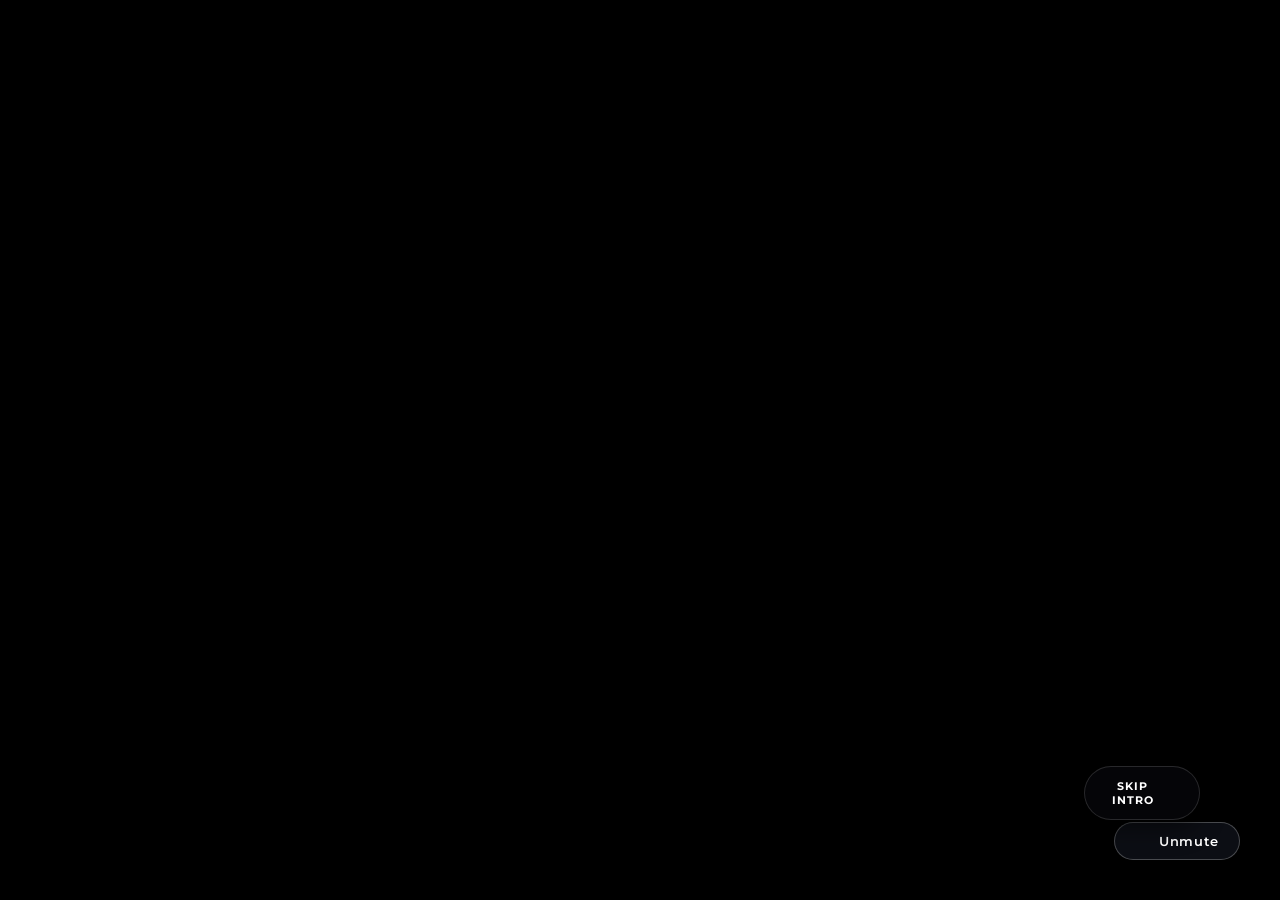
==== commit 8a06f46f: "Update site images, Christening gallery ordering, mobile slides & intro controls" ====
--- a/index.html
+++ b/index.html
@@ -129,6 +129,18 @@
       <source src="https://assets.mixkit.co/videos/preview/mixkit-photographer-taking-photos-of-a-bride-and-groom-34280-large.mp4" type="video/mp4">
       Your browser does not support the video tag.
     </video>
+
+    <!-- Intro Video UI Controls -->
+    <div class="intro-video-controls">
+      <button id="intro-unmute-btn" class="intro-control-btn" aria-label="Toggle Sound">
+        <i data-lucide="volume-x"></i>
+        <span id="intro-unmute-text">Unmute</span>
+      </button>
+      <button id="intro-skip-btn" class="intro-control-btn intro-skip-btn" aria-label="Skip Intro">
+        <span>Skip Intro</span>
+        <i data-lucide="skip-forward"></i>
+      </button>
+    </div>
   </div>
 
   <!-- Background Glowing Orbs -->
@@ -147,6 +159,7 @@
     <div class="hero-slide" id="hero-slide-2"></div>
     <div class="hero-slide" id="hero-slide-3"></div>
     <div class="hero-slide" id="hero-slide-4"></div>
+    <div class="hero-slide" id="hero-slide-5"></div>
     <div class="hero-image-overlay"></div>
   </div>
 
@@ -235,21 +248,6 @@
       <!-- Masonry Grid -->
       <div class="masonry-gallery-grid" id="masonry-grid">
         
-        <!-- Gallery Card 1: Susmi & Petter -->
-        <div class="glass-card gallery-item" data-id="susmi-petter">
-          <div class="gallery-img-container">
-            <img src="images/Susmi%20%26%20Petter/ASK00126.jpg" alt="Susmi & Petter Gallery Cover" class="gallery-image" loading="lazy">
-          </div>
-          <div class="gallery-item-overlay">
-            <div class="gallery-text">
-              <span class="gallery-item-tag">Wedding / Ceremony</span>
-              <h3>Susmi & Petter</h3>
-            </div>
-            <button class="gallery-btn-action" aria-label="Open Session"><i data-lucide="folder-open"></i></button>
-          </div>
-        </div>
-
-
         <!-- Gallery Card 3: Tony -->
         <div class="glass-card gallery-item" data-id="tony">
           <div class="gallery-img-container">
@@ -295,7 +293,7 @@
         <!-- Gallery Card 6: Christening Ceremony -->
         <div class="glass-card gallery-item" data-id="christening">
           <div class="gallery-img-container">
-            <img src="images/BAPTISM/IMG_0518.JPG" alt="Christening Ceremony Gallery Cover" class="gallery-image" loading="lazy">
+            <img src="images/BAPTISM/10%20(1).JPG" alt="Christening Ceremony Gallery Cover" class="gallery-image" loading="lazy">
           </div>
           <div class="gallery-item-overlay">
             <div class="gallery-text">
--- a/css/style.css
+++ b/css/style.css
@@ -634,7 +634,8 @@
 }
 @media (max-width: 767px) {
   #hero-slide-1 {
-    background-image: url('../images/hero-slides/slide1_mobile.jpg');
+    background-image: url('../images/hero-slides/slide1_mobile.jpeg');
+    background-position: center top;
   }
 }
 
@@ -644,6 +645,7 @@
 @media (max-width: 767px) {
   #hero-slide-2 {
     background-image: url('../images/hero-slides/slide2_mobile.jpg');
+    background-position: center top;
   }
 }
 
@@ -652,7 +654,8 @@
 }
 @media (max-width: 767px) {
   #hero-slide-3 {
-    background-image: url('../images/hero-slides/slide3_mobile.jpg');
+    background-image: url('../images/hero-slides/slide3_mobile.jpeg');
+    background-position: center top;
   }
 }
 
@@ -661,7 +664,18 @@
 }
 @media (max-width: 767px) {
   #hero-slide-4 {
-    background-image: url('../images/hero-slides/slide4_mobile.jpg');
+    background-image: url('../images/hero-slides/slide4_mobile.jpeg');
+    background-position: center top;
+  }
+}
+
+#hero-slide-5 {
+  background-image: url('../images/hero-slides/slide5.jpeg');
+}
+@media (max-width: 767px) {
+  #hero-slide-5 {
+    background-image: url('../images/hero-slides/slide5.jpeg');
+    background-position: center top;
   }
 }
 
@@ -675,9 +689,61 @@
 .hero-image-overlay {
   position: absolute;
   inset: 0;
-  background: rgba(6, 7, 10, 0.65); /* preserves copy readability over background */
+  background: linear-gradient(to bottom, rgba(6, 7, 10, 0.45) 0%, rgba(6, 7, 10, 0.75) 100%); /* preserves copy readability over background */
   pointer-events: none;
   z-index: 3;
+}
+
+/* Intro Video Controls UI */
+.intro-video-controls {
+  position: absolute;
+  bottom: 40px;
+  right: 40px;
+  z-index: 10001;
+  display: flex;
+  align-items: center;
+  gap: 14px;
+}
+
+@media (max-width: 767px) {
+  .intro-video-controls {
+    bottom: 24px;
+    right: 20px;
+    gap: 10px;
+  }
+}
+
+.intro-control-btn {
+  display: inline-flex;
+  align-items: center;
+  gap: 8px;
+  padding: 10px 20px;
+  background: rgba(15, 18, 26, 0.8);
+  backdrop-filter: blur(12px);
+  -webkit-backdrop-filter: blur(12px);
+  border: 1px solid rgba(255, 255, 255, 0.25);
+  border-radius: 30px;
+  color: #FFFFFF;
+  font-family: inherit;
+  font-size: 13px;
+  font-weight: 600;
+  letter-spacing: 0.05em;
+  cursor: pointer;
+  transition: all 0.3s cubic-bezier(0.16, 1, 0.3, 1);
+  box-shadow: 0 8px 24px rgba(0, 0, 0, 0.5);
+}
+
+.intro-control-btn:hover {
+  background: rgba(207, 168, 83, 0.95);
+  border-color: rgba(207, 168, 83, 1);
+  color: #000000;
+  transform: translateY(-2px);
+  box-shadow: 0 12px 28px rgba(207, 168, 83, 0.35);
+}
+
+.intro-control-btn i {
+  width: 16px;
+  height: 16px;
 }
 
 .hero-center-wrapper {
@@ -3314,9 +3380,15 @@
   }
 
   /* Hero adjustments */
+  .hero-center-wrapper {
+    min-height: calc(100vh - 100px);
+    align-items: flex-end;
+    padding-bottom: 50px;
+  }
+
   .hero-glass-card {
-    padding: 30px 20px;
-    max-width: 90%;
+    padding: 20px 16px;
+    max-width: 95%;
   }
 
   .hero-title {
@@ -3327,10 +3399,11 @@
 
   .hero-desc {
     font-size: 13px;
+    margin-top: 10px;
   }
 
   .hero-locations-badge {
-    margin-top: 20px;
+    margin-top: 16px;
     padding: 6px 12px;
     font-size: 9.5px;
     letter-spacing: 0.04em;
@@ -3338,7 +3411,7 @@
   }
 
   .hero-original-logo {
-    height: 100px;
+    height: 85px;
   }
 
   /* Grids */
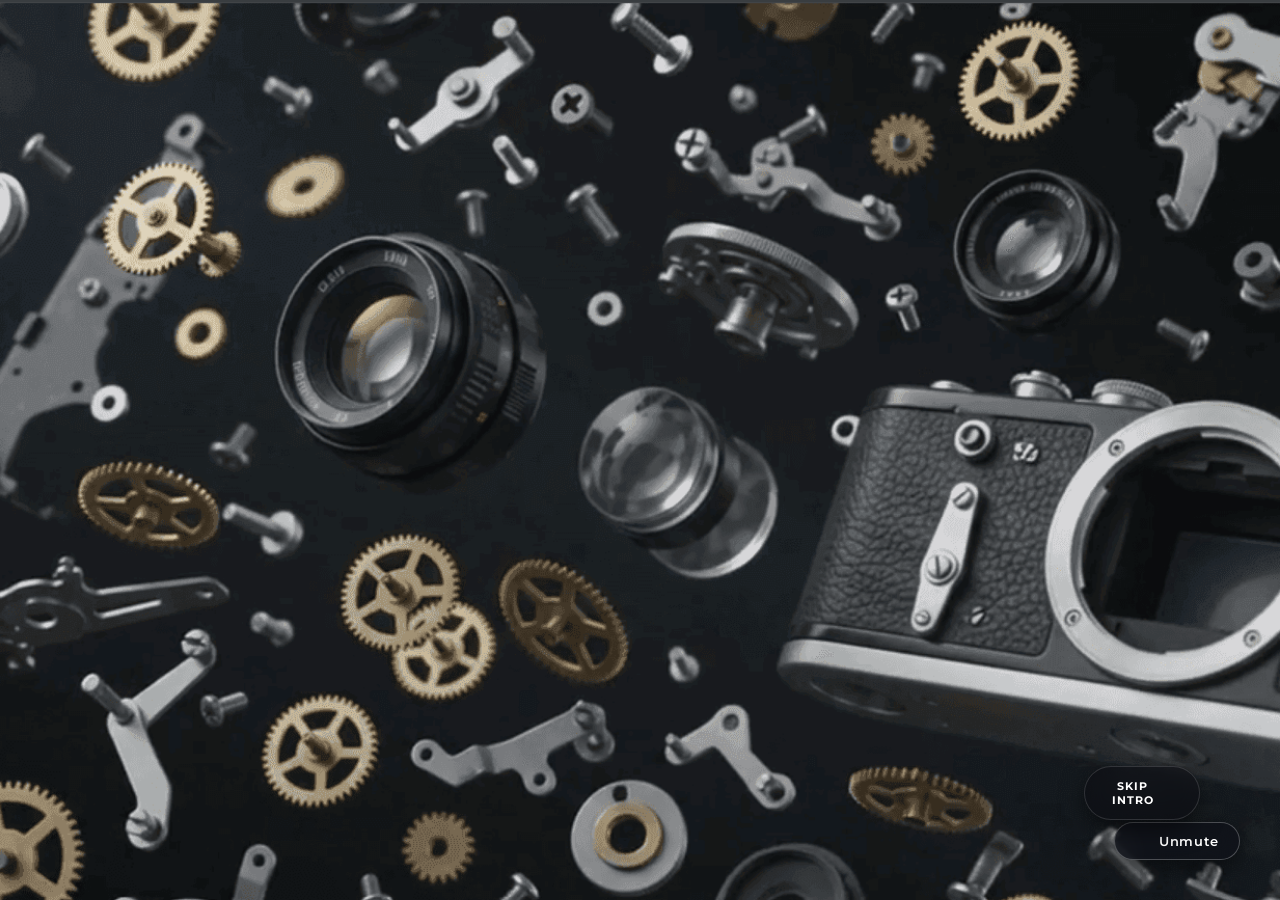
==== commit e3e0f254: "Compress image assets to KBs, restore Susmi & Petter gallery, add THUMBNAIL meta tags & video poster" ====
--- a/index.html
+++ b/index.html
@@ -18,18 +18,22 @@
   <meta name="keywords" content="best wedding photography in kochi, creative photographer in kochi, affordable packages wedding photography company in kochi, best prewedding shoot company in kochi, wedding photographer kochi, best wedding photographer kochi, wedding photography kochi, kerala wedding photographer, best wedding photographer kerala, luxury wedding photographer kochi, christian wedding photographer kerala, candid wedding photographer kochi, cinematic wedding photography kochi, destination wedding photographer kerala, wedding photography in ernakulam, wedding photographer ernakulam, bridal photography kochi, engagement photography kochi, save the date photography kerala, pre wedding shoot kochi, couple photoshoot kochi, reception photography kerala, hindu wedding photography kerala, muslim wedding photography kerala, le meridien kochi wedding photographer, grand hyatt kochi wedding photography, ramada resort kochi wedding photographer, gokulam convention centre wedding photography, bolgatty palace wedding photographer, lulu convention centre wedding photography">
   <meta name="robots" content="index, follow">
 
-  <!-- Favicon -->
-  <link rel="icon" type="image/jpeg" href="images/favicon.jpg">
-  <link rel="shortcut icon" type="image/jpeg" href="images/favicon.jpg">
-  <link rel="apple-touch-icon" href="images/favicon.jpg">
+  <!-- Favicon & Touch Icons -->
+  <link rel="icon" type="image/png" href="images/THUMBNAIL.png">
+  <link rel="shortcut icon" type="image/png" href="images/THUMBNAIL.png">
+  <link rel="apple-touch-icon" href="images/THUMBNAIL.png">
 
   <!-- Open Graph / Social Share Cards -->
   <meta property="og:type" content="website">
   <meta property="og:title" content="Best Wedding Photography in Kochi | Creative Photographer &amp; Affordable Packages | DoubleLayer">
   <meta property="og:description" content="Award-winning wedding photography company in Kochi specializing in candid wedding photography, creative pre-wedding shoots, cinematic films, Christian, Hindu &amp; Muslim weddings with affordable packages across Kerala.">
-  <meta property="og:image" content="images/logo.png">
+  <meta property="og:image" content="https://doublelayerphotography.com/images/THUMBNAIL.png">
   <meta property="og:url" content="https://doublelayerphotography.com">
   <meta property="og:site_name" content="DoubleLayer Photography">
+  <meta name="twitter:card" content="summary_large_image">
+  <meta name="twitter:title" content="Best Wedding Photography in Kochi | DoubleLayer Photography">
+  <meta name="twitter:description" content="Award-winning wedding photography & cinematic films across Kerala.">
+  <meta name="twitter:image" content="https://doublelayerphotography.com/images/THUMBNAIL.png">
 
   <!-- Google Fonts: Cormorant Garamond (Serif), Montserrat (Sans-serif), and Syne (Display) -->
   <link rel="preconnect" href="https://fonts.googleapis.com">
@@ -124,7 +128,7 @@
   <!-- --- INTRO SPLASH VIDEO OVERLAY --- -->
   <div id="intro-video-overlay">
 
-    <video id="intro-video" autoplay muted playsinline>
+    <video id="intro-video" autoplay muted playsinline poster="images/THUMBNAIL.png">
       <source src="images/intro.mp4" type="video/mp4">
       <source src="https://assets.mixkit.co/videos/preview/mixkit-photographer-taking-photos-of-a-bride-and-groom-34280-large.mp4" type="video/mp4">
       Your browser does not support the video tag.
@@ -248,6 +252,20 @@
       <!-- Masonry Grid -->
       <div class="masonry-gallery-grid" id="masonry-grid">
         
+        <!-- Gallery Card 1: Susmi & Petter -->
+        <div class="glass-card gallery-item" data-id="susmi-petter">
+          <div class="gallery-img-container">
+            <img src="images/Susmi%20%26%20Petter/ASK00126.jpg" alt="Susmi & Petter Gallery Cover" class="gallery-image" loading="lazy">
+          </div>
+          <div class="gallery-item-overlay">
+            <div class="gallery-text">
+              <span class="gallery-item-tag">Wedding / Ceremony</span>
+              <h3>Susmi & Petter</h3>
+            </div>
+            <button class="gallery-btn-action" aria-label="Open Session"><i data-lucide="folder-open"></i></button>
+          </div>
+        </div>
+
         <!-- Gallery Card 3: Tony -->
         <div class="glass-card gallery-item" data-id="tony">
           <div class="gallery-img-container">
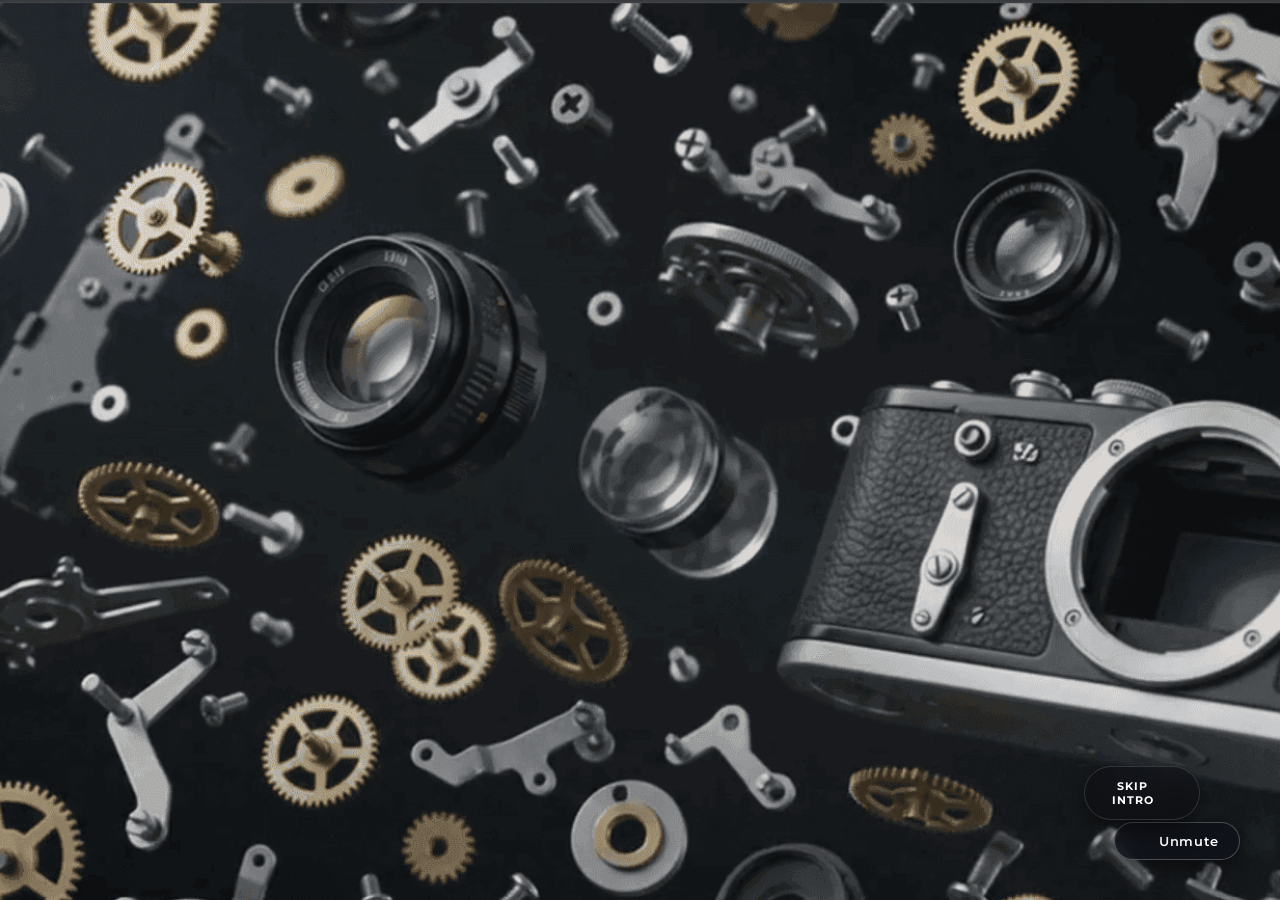
==== commit eef84ff8: "Update asset cache busting version to v9.0" ====
--- a/index.html
+++ b/index.html
@@ -44,7 +44,7 @@
   <script src="https://unpkg.com/lucide@latest"></script>
 
   <!-- Stylesheet -->
-  <link rel="stylesheet" href="css/style.css?v=8.0">
+  <link rel="stylesheet" href="css/style.css?v=9.0">
 
   <!-- Schema.org JSON-LD Structured Data for Local Business & Service SEO -->
   <script type="application/ld+json">
@@ -1595,6 +1595,6 @@
   </div>
 
   <script src="js/posts.js?v=1.1"></script>
-  <script src="js/main.js?v=8.0"></script>
+  <script src="js/main.js?v=9.0"></script>
 </body>
 </html>
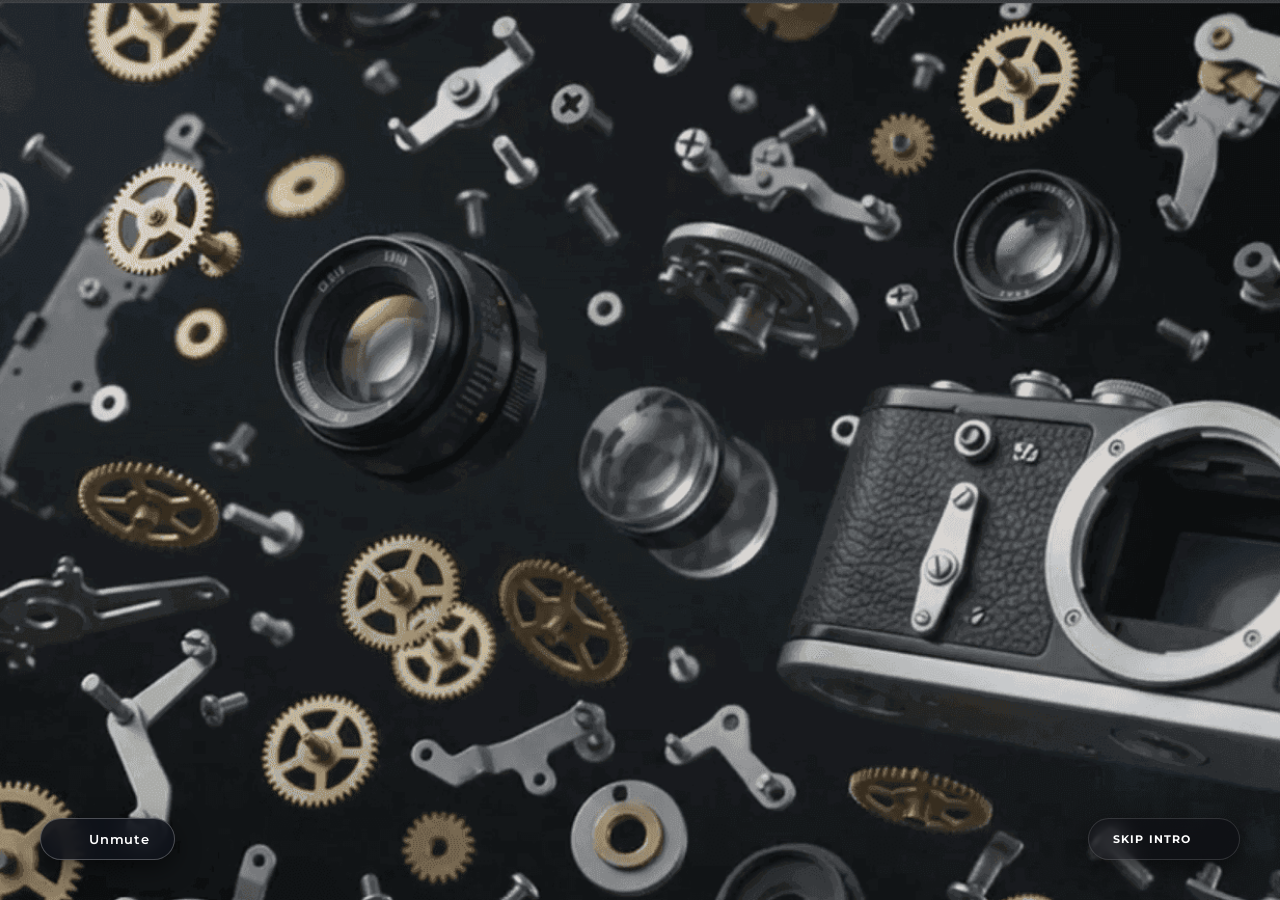
==== commit 2320f6dd: "Position Unmute at bottom-left and Skip Intro at bottom-right of intro video overlay" ====
--- a/index.html
+++ b/index.html
@@ -19,9 +19,9 @@
   <meta name="robots" content="index, follow">
 
   <!-- Favicon & Touch Icons -->
-  <link rel="icon" type="image/png" href="images/THUMBNAIL.png">
-  <link rel="shortcut icon" type="image/png" href="images/THUMBNAIL.png">
-  <link rel="apple-touch-icon" href="images/THUMBNAIL.png">
+  <link rel="icon" type="image/jpeg" href="images/favicon.jpg">
+  <link rel="shortcut icon" type="image/jpeg" href="images/favicon.jpg">
+  <link rel="apple-touch-icon" href="images/favicon.jpg">
 
   <!-- Open Graph / Social Share Cards -->
   <meta property="og:type" content="website">
@@ -134,17 +134,15 @@
       Your browser does not support the video tag.
     </video>
 
-    <!-- Intro Video UI Controls -->
-    <div class="intro-video-controls">
-      <button id="intro-unmute-btn" class="intro-control-btn" aria-label="Toggle Sound">
-        <i data-lucide="volume-x"></i>
-        <span id="intro-unmute-text">Unmute</span>
-      </button>
-      <button id="intro-skip-btn" class="intro-control-btn intro-skip-btn" aria-label="Skip Intro">
-        <span>Skip Intro</span>
-        <i data-lucide="skip-forward"></i>
-      </button>
-    </div>
+    <!-- Intro Video UI Controls (Left: Unmute, Right: Skip) -->
+    <button id="intro-unmute-btn" class="intro-control-btn intro-unmute-btn" aria-label="Toggle Sound">
+      <i data-lucide="volume-x"></i>
+      <span id="intro-unmute-text">Unmute</span>
+    </button>
+    <button id="intro-skip-btn" class="intro-control-btn intro-skip-btn" aria-label="Skip Intro">
+      <span>Skip Intro</span>
+      <i data-lucide="skip-forward"></i>
+    </button>
   </div>
 
   <!-- Background Glowing Orbs -->
--- a/css/style.css
+++ b/css/style.css
@@ -694,43 +694,51 @@
   z-index: 3;
 }
 
-/* Intro Video Controls UI */
-.intro-video-controls {
+/* Intro Video Controls UI (Positioned at opposite ends: Left = Unmute, Right = Skip) */
+.intro-control-btn {
   position: absolute;
   bottom: 40px;
-  right: 40px;
   z-index: 10001;
-  display: flex;
-  align-items: center;
-  gap: 14px;
-}
-
-@media (max-width: 767px) {
-  .intro-video-controls {
-    bottom: 24px;
-    right: 20px;
-    gap: 10px;
-  }
-}
-
-.intro-control-btn {
   display: inline-flex;
   align-items: center;
   gap: 8px;
-  padding: 10px 20px;
-  background: rgba(15, 18, 26, 0.8);
+  padding: 12px 24px;
+  background: rgba(15, 18, 26, 0.85);
   backdrop-filter: blur(12px);
   -webkit-backdrop-filter: blur(12px);
   border: 1px solid rgba(255, 255, 255, 0.25);
-  border-radius: 30px;
+  border-radius: 40px;
   color: #FFFFFF;
   font-family: inherit;
   font-size: 13px;
   font-weight: 600;
-  letter-spacing: 0.05em;
+  letter-spacing: 0.06em;
   cursor: pointer;
+  white-space: nowrap;
   transition: all 0.3s cubic-bezier(0.16, 1, 0.3, 1);
   box-shadow: 0 8px 24px rgba(0, 0, 0, 0.5);
+}
+
+.intro-unmute-btn {
+  left: 40px;
+}
+
+.intro-skip-btn {
+  right: 40px;
+}
+
+@media (max-width: 767px) {
+  .intro-control-btn {
+    bottom: 24px;
+    padding: 10px 18px;
+    font-size: 12px;
+  }
+  .intro-unmute-btn {
+    left: 20px;
+  }
+  .intro-skip-btn {
+    right: 20px;
+  }
 }
 
 .intro-control-btn:hover {
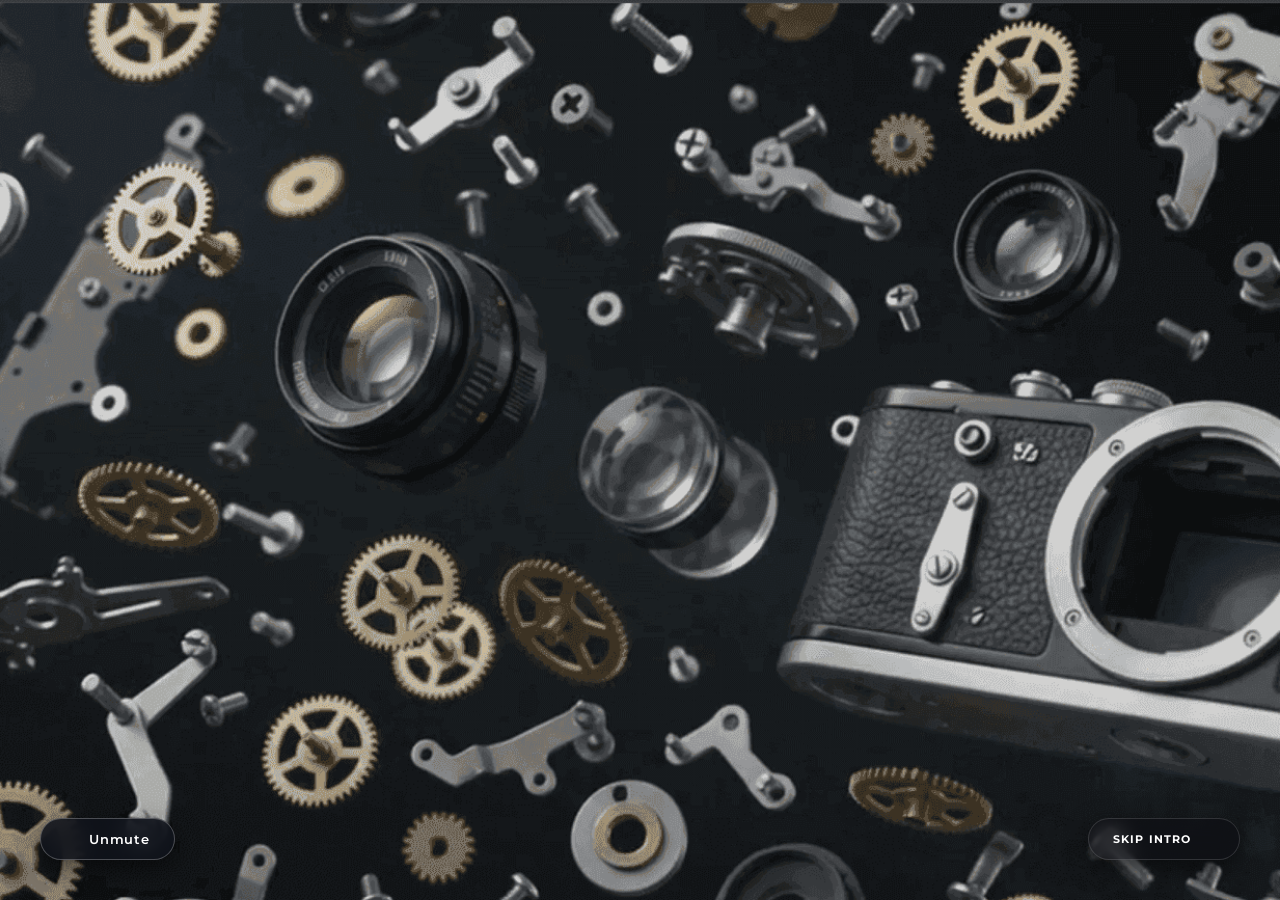
==== commit 154c21b5: "Optimize SEO meta tags, add FAQPage schema & interactive FAQ section, and prewedding journal article" ====
--- a/index.html
+++ b/index.html
@@ -12,10 +12,10 @@
   </script>
   <meta charset="UTF-8">
   <meta name="viewport" content="width=device-width, initial-scale=1.0">
-  <title>Best Wedding Photography in Kochi | Creative Photographer &amp; Affordable Packages | DoubleLayer</title>
+  <title>Best Wedding &amp; Prewedding Photography in Kochi, Kerala | DoubleLayer</title>
   <link rel="canonical" href="https://doublelayerphotography.com/">
-  <meta name="description" content="DoubleLayer Photography is the top wedding photography company in Kochi offering creative, affordable packages. Specializing in candid wedding photography, pre-wedding shoots, cinematic films, Christian, Hindu &amp; Muslim weddings across Kerala, Ernakulam, Kottayam, Alappuzha, Thrissur, Munnar, Kumarakom, Alleppey, Trivandrum &amp; Calicut.">
-  <meta name="keywords" content="best wedding photography in kochi, creative photographer in kochi, affordable packages wedding photography company in kochi, best prewedding shoot company in kochi, wedding photographer kochi, best wedding photographer kochi, wedding photography kochi, kerala wedding photographer, best wedding photographer kerala, luxury wedding photographer kochi, christian wedding photographer kerala, candid wedding photographer kochi, cinematic wedding photography kochi, destination wedding photographer kerala, wedding photography in ernakulam, wedding photographer ernakulam, bridal photography kochi, engagement photography kochi, save the date photography kerala, pre wedding shoot kochi, couple photoshoot kochi, reception photography kerala, hindu wedding photography kerala, muslim wedding photography kerala, le meridien kochi wedding photographer, grand hyatt kochi wedding photography, ramada resort kochi wedding photographer, gokulam convention centre wedding photography, bolgatty palace wedding photographer, lulu convention centre wedding photography">
+  <meta name="description" content="DoubleLayer Photography is the top-rated wedding &amp; prewedding photoshoot company in Kochi, Kerala. Specializing in candid wedding photography, prewedding photos, photo studio packages &amp; cinematic films near you across Ernakulam, Kottayam, Thrissur &amp; Trivandrum.">
+  <meta name="keywords" content="prewedding photos, pre wedding shoot kochi, best prewedding shoot company in kochi, candid wedding photography kochi, photo studio near me, photo and videography near me, kerala wedding photographer, best wedding photography in kochi, creative photographer in kochi, affordable packages wedding photography company in kochi, wedding photographer kochi, best wedding photographer kochi, luxury wedding photographer kochi, christian wedding photographer kerala, cinematic wedding photography kochi, destination wedding photographer kerala">
   <meta name="robots" content="index, follow">
 
   <!-- Favicon & Touch Icons -->
@@ -25,14 +25,14 @@
 
   <!-- Open Graph / Social Share Cards -->
   <meta property="og:type" content="website">
-  <meta property="og:title" content="Best Wedding Photography in Kochi | Creative Photographer &amp; Affordable Packages | DoubleLayer">
-  <meta property="og:description" content="Award-winning wedding photography company in Kochi specializing in candid wedding photography, creative pre-wedding shoots, cinematic films, Christian, Hindu &amp; Muslim weddings with affordable packages across Kerala.">
+  <meta property="og:title" content="Best Wedding &amp; Prewedding Photography in Kochi, Kerala | DoubleLayer">
+  <meta property="og:description" content="Top-rated candid wedding &amp; pre-wedding photographer in Kochi, Kerala. Award-winning prewedding photoshoots, cinematic films &amp; photo studio packages near you. Book today!">
   <meta property="og:image" content="https://doublelayerphotography.com/images/THUMBNAIL.png">
   <meta property="og:url" content="https://doublelayerphotography.com">
   <meta property="og:site_name" content="DoubleLayer Photography">
   <meta name="twitter:card" content="summary_large_image">
-  <meta name="twitter:title" content="Best Wedding Photography in Kochi | DoubleLayer Photography">
-  <meta name="twitter:description" content="Award-winning wedding photography & cinematic films across Kerala.">
+  <meta name="twitter:title" content="Best Wedding &amp; Prewedding Photography in Kochi | DoubleLayer">
+  <meta name="twitter:description" content="Award-winning pre-wedding shoots, candid wedding photography &amp; cinematic films across Kerala.">
   <meta name="twitter:image" content="https://doublelayerphotography.com/images/THUMBNAIL.png">
 
   <!-- Google Fonts: Cormorant Garamond (Serif), Montserrat (Sans-serif), and Syne (Display) -->
@@ -46,14 +46,15 @@
   <!-- Stylesheet -->
   <link rel="stylesheet" href="css/style.css?v=9.0">
 
-  <!-- Schema.org JSON-LD Structured Data for Local Business & Service SEO -->
+  <!-- Schema.org JSON-LD Structured Data for Local Business & Photographer SEO -->
   <script type="application/ld+json">
   {
     "@context": "https://schema.org",
-    "@type": "ProfessionalService",
+    "@type": ["Photographer", "LocalBusiness", "ProfessionalService"],
     "name": "DoubleLayer Photography",
-    "image": "https://doublelayerphotography.com/images/logo.png",
-    "description": "DoubleLayer Photography is a professional wedding photography company in Kochi specializing in candid wedding photography, creative pre-wedding shoots, cinematic wedding films, engagement shoots, destination weddings, Christian, Hindu & Muslim weddings, bridal portraits, and luxury wedding photography with affordable packages across Kerala, Ernakulam, Kottayam, Alappuzha, Thrissur, Munnar, Kumarakom, Alleppey, Trivandrum, and Calicut.",
+    "image": "https://doublelayerphotography.com/images/THUMBNAIL.png",
+    "logo": "https://doublelayerphotography.com/images/logo.png",
+    "description": "DoubleLayer Photography is the top candid wedding & prewedding photography company in Kochi, Kerala. Specializing in candid wedding photography, prewedding photos, photo studio services, 4K cinematic films, Christian, Hindu & Muslim weddings across Kerala.",
     "address": {
       "@type": "PostalAddress",
       "addressLocality": "Kochi",
@@ -69,27 +70,71 @@
     "telephone": "+919446802570",
     "priceRange": "$$$",
     "url": "https://doublelayerphotography.com",
+    "openingHoursSpecification": [
+      {
+        "@type": "OpeningHoursSpecification",
+        "dayOfWeek": ["Monday", "Tuesday", "Wednesday", "Thursday", "Friday", "Saturday", "Sunday"],
+        "opens": "00:00",
+        "closes": "23:59"
+      }
+    ],
+    "aggregateRating": {
+      "@type": "AggregateRating",
+      "ratingValue": "5.0",
+      "reviewCount": "128",
+      "bestRating": "5",
+      "worstRating": "1"
+    },
     "areaServed": [
-      "Kochi",
-      "Ernakulam",
-      "Kottayam",
-      "Alappuzha",
-      "Thrissur",
-      "Munnar",
-      "Kumarakom",
-      "Alleppey",
-      "Trivandrum",
-      "Calicut",
-      "Kerala",
-      "United Kingdom",
-      "Dubai",
-      "Australia"
+      "Kochi", "Ernakulam", "Kottayam", "Alappuzha", "Thrissur", "Munnar", "Kumarakom", "Alleppey", "Trivandrum", "Calicut", "Kerala", "United Kingdom", "Dubai", "Australia"
     ],
-    "keywords": "best wedding photography in kochi, creative photographer in kochi, affordable packages wedding photography company in kochi, best prewedding shoot company in kochi, wedding photographer kochi, candid wedding photographer kochi, christian wedding photographer kerala, cinematic wedding photography kochi",
+    "keywords": "prewedding photos, candid wedding photography, photo studio near me, photo and videography near me, kerala wedding photographer, best wedding photography in kochi",
     "sameAs": [
       "https://wa.me/919446802570",
       "https://www.instagram.com/double_layer_photography/",
       "https://www.facebook.com/people/Double-Layer-photography/100064174984554/"
+    ]
+  }
+  </script>
+
+  <!-- FAQPage Structured Data for Google Rich Snippets -->
+  <script type="application/ld+json">
+  {
+    "@context": "https://schema.org",
+    "@type": "FAQPage",
+    "mainEntity": [
+      {
+        "@type": "Question",
+        "name": "What are the best prewedding photoshoot locations in Kochi & Kerala?",
+        "acceptedAnswer": {
+          "@type": "Answer",
+          "text": "Top prewedding photoshoot spots in Kochi and Kerala include Kumarakom backwaters, Fort Kochi heritage streets, Munnar tea gardens, Bolgatty Palace, Vagamon pine forests, and Marari beach."
+        }
+      },
+      {
+        "@type": "Question",
+        "name": "How much does candid wedding photography cost in Kochi, Kerala?",
+        "acceptedAnswer": {
+          "@type": "Answer",
+          "text": "DoubleLayer Photography offers flexible, affordable wedding photography packages in Kochi ranging from essential ceremony coverage to complete multi-day destination wedding packages with candid photography and cinematic films."
+        }
+      },
+      {
+        "@type": "Question",
+        "name": "Do you offer both photo and videography services near me in Kochi?",
+        "acceptedAnswer": {
+          "@type": "Answer",
+          "text": "Yes, DoubleLayer Photography is a full-service photo and videography studio based in Kochi, Kerala, providing professional candid wedding photography, 4K cinematic films, drone aerial coverage, pre-wedding shoots, and christening photography."
+        }
+      },
+      {
+        "@type": "Question",
+        "name": "What wedding photography styles do you specialize in?",
+        "acceptedAnswer": {
+          "@type": "Answer",
+          "text": "We specialize in candid wedding photography, fine-art bridal portraits, pre-wedding concept shoots, traditional ceremony coverage, and cinematic destination wedding films across Christian, Hindu, and Muslim weddings in Kerala."
+        }
+      }
     ]
   }
   </script>
@@ -1098,6 +1143,57 @@
       </div>
     </section>
 
+    <!-- SECTION 4.6: FAQ (Frequently Asked Questions & Rich Snippet SEO) -->
+    <section id="faq" class="flipped-prev">
+      <div class="section-intro">
+        <span class="tagline">Got Questions?</span>
+        <h2 class="section-title text-gradient">Frequently Asked Questions</h2>
+        <p class="section-desc">Everything you need to know about our candid wedding photography, prewedding shoots, photo studio services, and package bookings in Kochi, Kerala.</p>
+      </div>
+
+      <div class="faq-accordion-container">
+        <details class="faq-item glass-card" open>
+          <summary class="faq-question">
+            <span>What are the best prewedding photoshoot locations in Kochi &amp; Kerala?</span>
+            <i data-lucide="chevron-down" class="faq-icon"></i>
+          </summary>
+          <div class="faq-answer">
+            <p>Popular pre-wedding photoshoot locations include the scenic Kumarakom &amp; Alleppey backwaters, heritage colonial streets in Fort Kochi, mist-filled Munnar tea gardens, pine forests in Vagamon, and sunset beaches like Marari &amp; Cherai. We customize locations based on your vision!</p>
+          </div>
+        </details>
+
+        <details class="faq-item glass-card">
+          <summary class="faq-question">
+            <span>How much does candid wedding photography cost in Kochi, Kerala?</span>
+            <i data-lucide="chevron-down" class="faq-icon"></i>
+          </summary>
+          <div class="faq-answer">
+            <p>DoubleLayer Photography offers flexible packages tailored to your event requirements—from single-day ceremony coverage to full multi-day destination wedding photography &amp; 4K cinematic films. Use our interactive Bespoke Package Customizer or contact us for a personalized quote.</p>
+          </div>
+        </details>
+
+        <details class="faq-item glass-card">
+          <summary class="faq-question">
+            <span>Do you offer photo and videography services near me in Kochi?</span>
+            <i data-lucide="chevron-down" class="faq-icon"></i>
+          </summary>
+          <div class="faq-answer">
+            <p>Yes! We are a full-service wedding photography &amp; videography studio based in Kochi, Kerala. Our crew provides candid photography, 4K video storytelling, aerial drone coverage, christening, maternity, and baby shoots across Ernakulam, Kottayam, Thrissur, Trivandrum, UK, UAE, and worldwide.</p>
+          </div>
+        </details>
+
+        <details class="faq-item glass-card">
+          <summary class="faq-question">
+            <span>What photography &amp; videography deliverables do we receive?</span>
+            <i data-lucide="chevron-down" class="faq-icon"></i>
+          </summary>
+          <div class="faq-answer">
+            <p>You receive high-resolution color-graded digital photos, fine-art flush mount coffee table albums, cinematic teaser trailers, full-length ceremony films, and high-definition video edits delivered via fast online cloud gallery and physical storage.</p>
+          </div>
+        </details>
+      </div>
+    </section>
+
     <!-- SECTION 9: LEGAL (Dedicated T&C Page) -->
     <section id="legal" class="flipped-prev">
       <div class="section-intro">
--- a/css/style.css
+++ b/css/style.css
@@ -644,7 +644,7 @@
 }
 @media (max-width: 767px) {
   #hero-slide-2 {
-    background-image: url('../images/hero-slides/slide2_mobile.jpg');
+    background-image: url('../images/hero-slides/slide2_mobile.jpeg');
     background-position: center top;
   }
 }
@@ -674,7 +674,7 @@
 }
 @media (max-width: 767px) {
   #hero-slide-5 {
-    background-image: url('../images/hero-slides/slide5.jpeg');
+    background-image: url('../images/hero-slides/slide5_mobile.jpeg');
     background-position: center top;
   }
 }
@@ -4746,8 +4746,67 @@
   color: rgba(255, 255, 255, 0.85);
 }
 
-
-
-
-
-
+/* --- FAQ Accordion Section Styling --- */
+.faq-accordion-container {
+  max-width: 900px;
+  margin: 40px auto 0;
+  display: flex;
+  flex-direction: column;
+  gap: 20px;
+}
+
+.faq-item {
+  padding: 24px 30px;
+  border-radius: 16px;
+  border: 1px solid rgba(255, 255, 255, 0.12);
+  transition: all 0.3s ease;
+}
+
+.faq-item[open] {
+  border-color: rgba(207, 168, 83, 0.4);
+  background: rgba(20, 24, 34, 0.65);
+}
+
+.faq-question {
+  display: flex;
+  justify-content: space-between;
+  align-items: center;
+  font-family: 'Syne', sans-serif;
+  font-size: 1.15rem;
+  font-weight: 600;
+  color: #FFFFFF;
+  cursor: pointer;
+  list-style: none;
+  gap: 16px;
+}
+
+.faq-question::-webkit-details-marker {
+  display: none;
+}
+
+.faq-icon {
+  width: 20px;
+  height: 20px;
+  color: var(--color-gold);
+  transition: transform 0.3s ease;
+  flex-shrink: 0;
+}
+
+.faq-item[open] .faq-icon {
+  transform: rotate(180deg);
+}
+
+.faq-answer {
+  margin-top: 16px;
+  padding-top: 16px;
+  border-top: 1px solid rgba(255, 255, 255, 0.08);
+  font-size: 0.98rem;
+  line-height: 1.7;
+  color: rgba(255, 255, 255, 0.8);
+}
+
+
+
+
+
+
